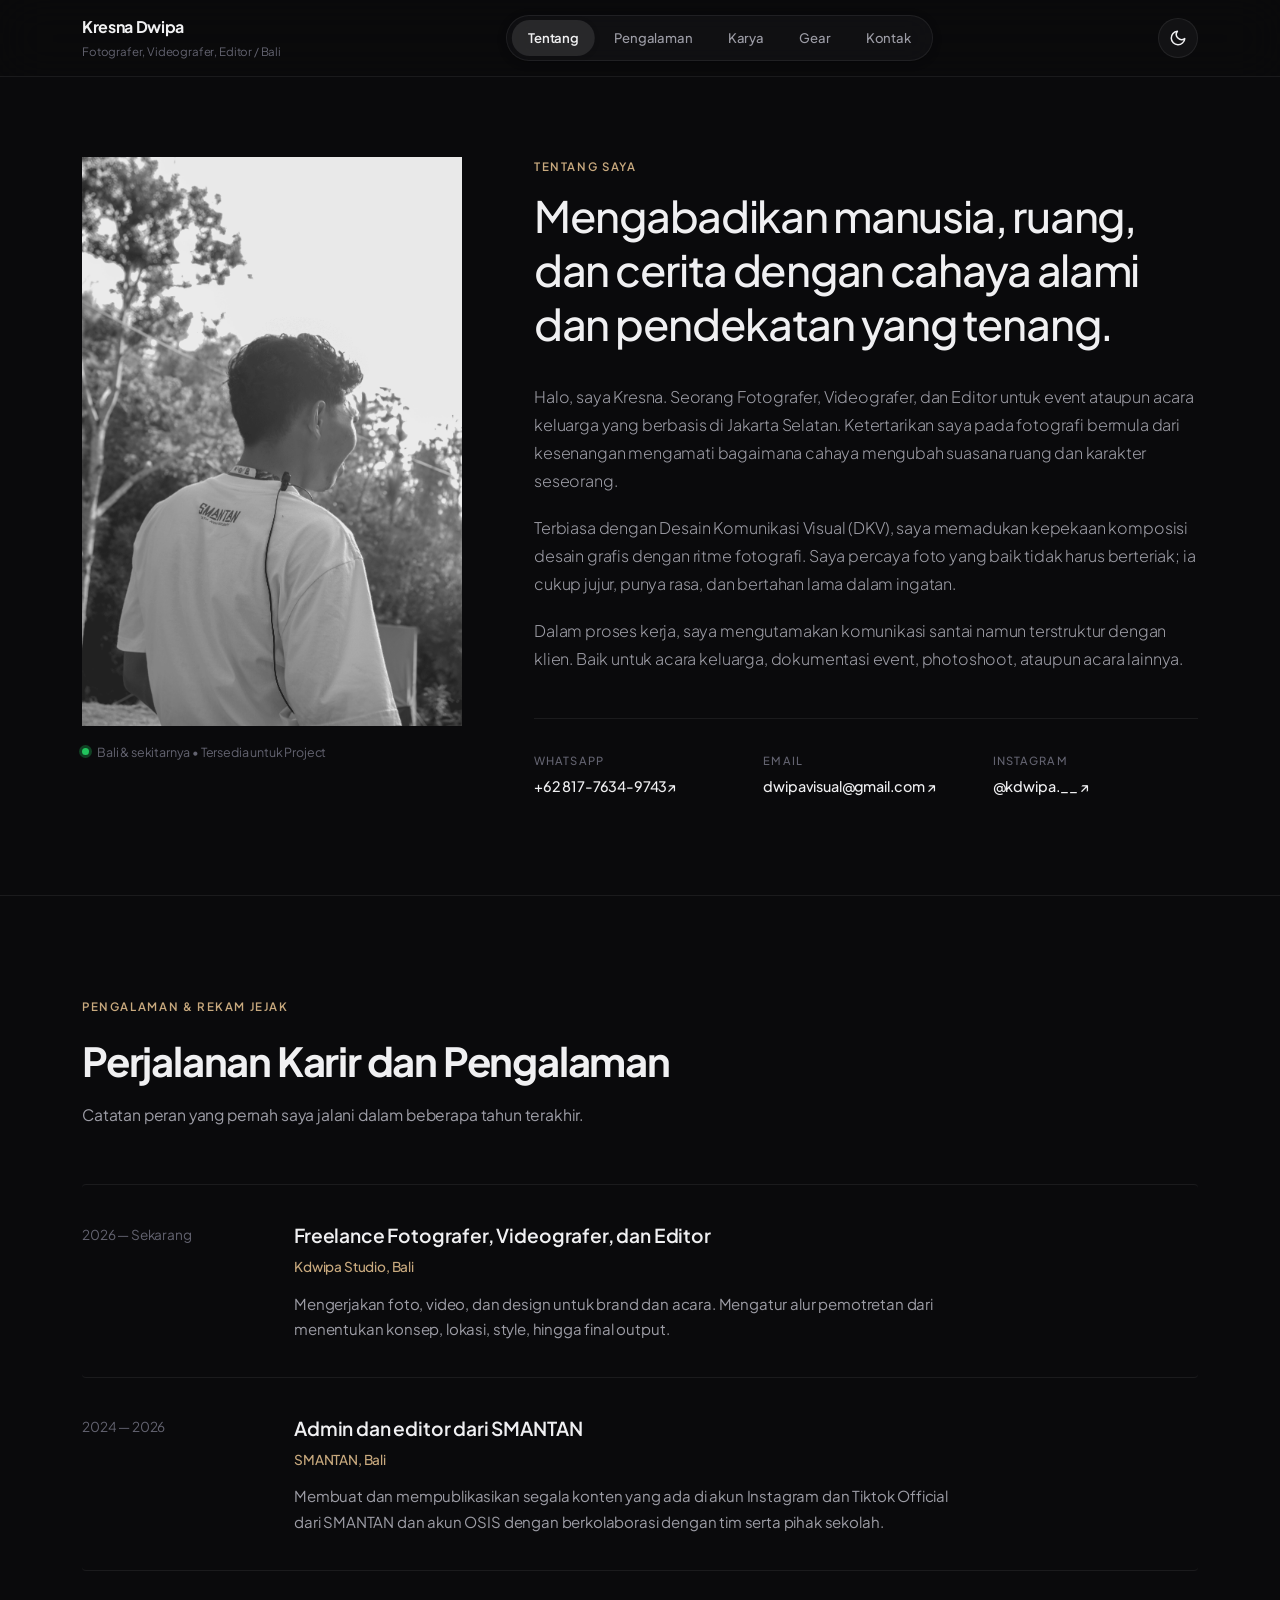
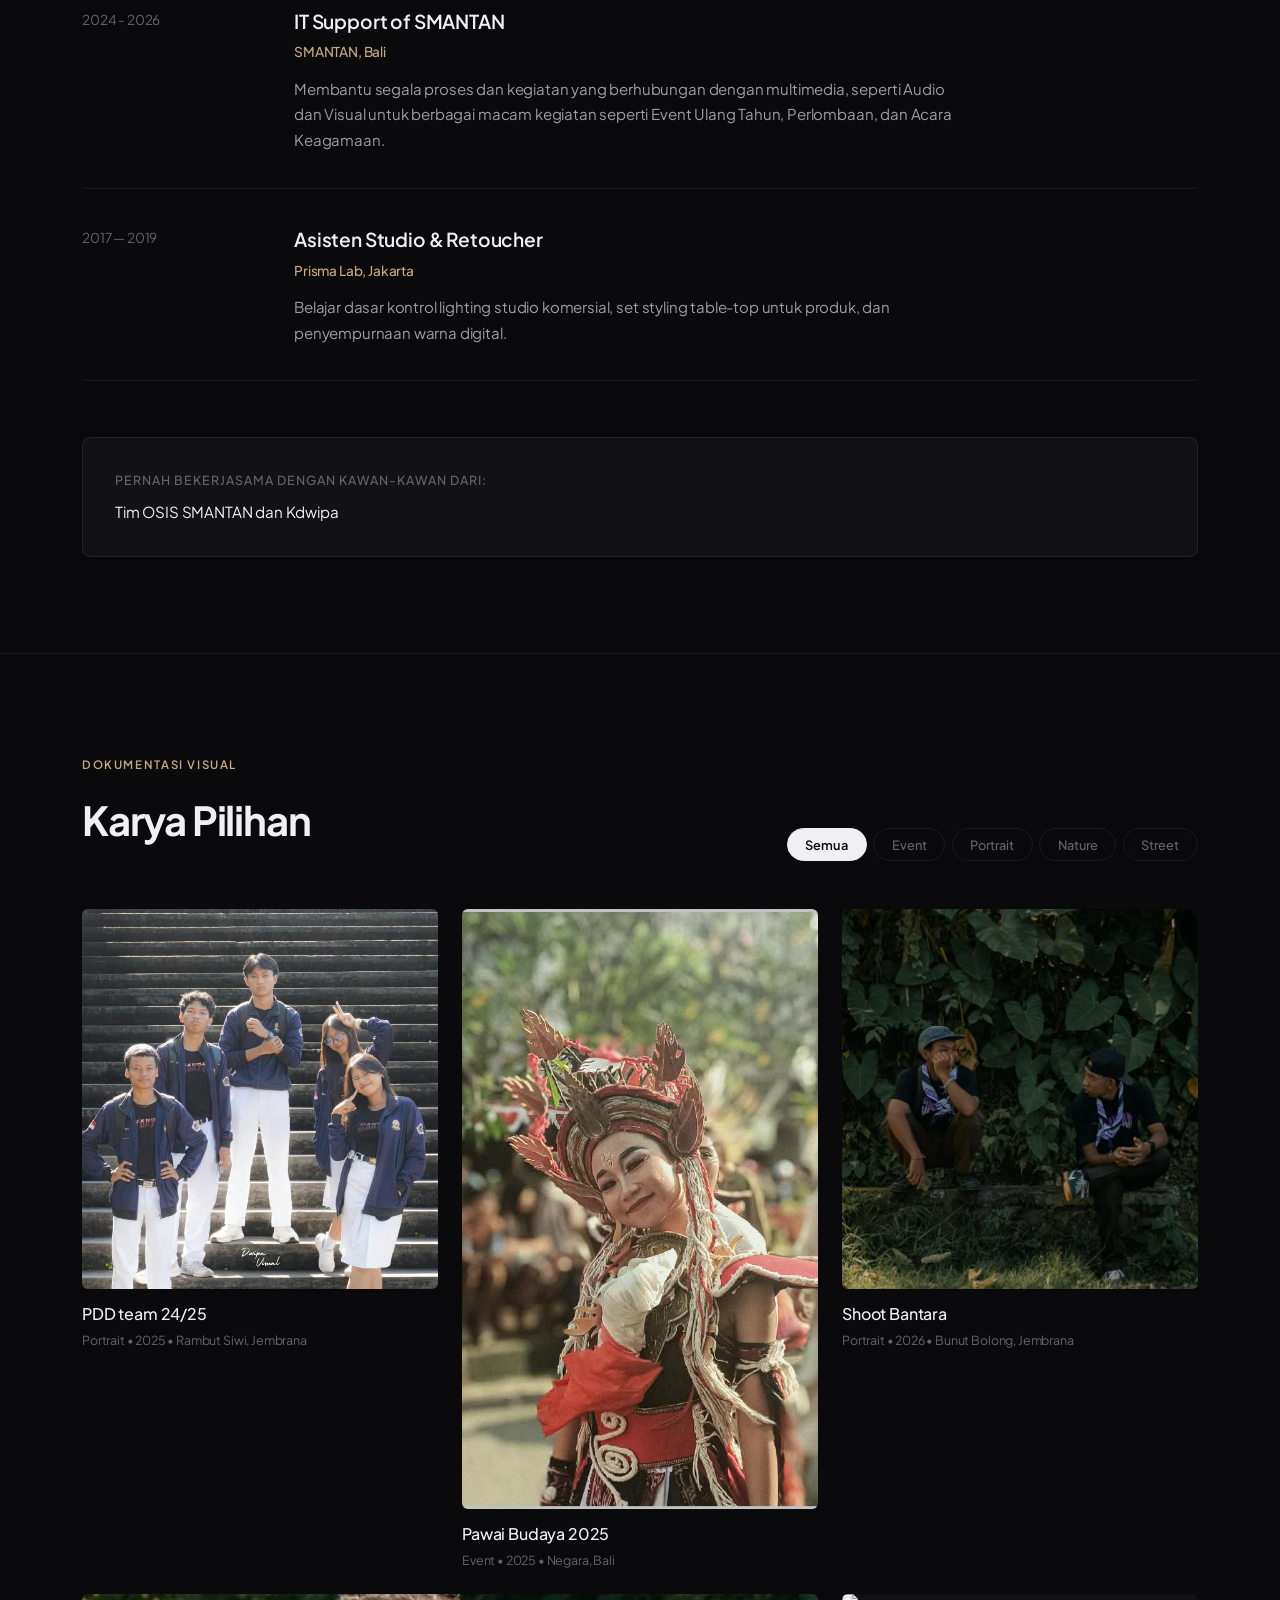
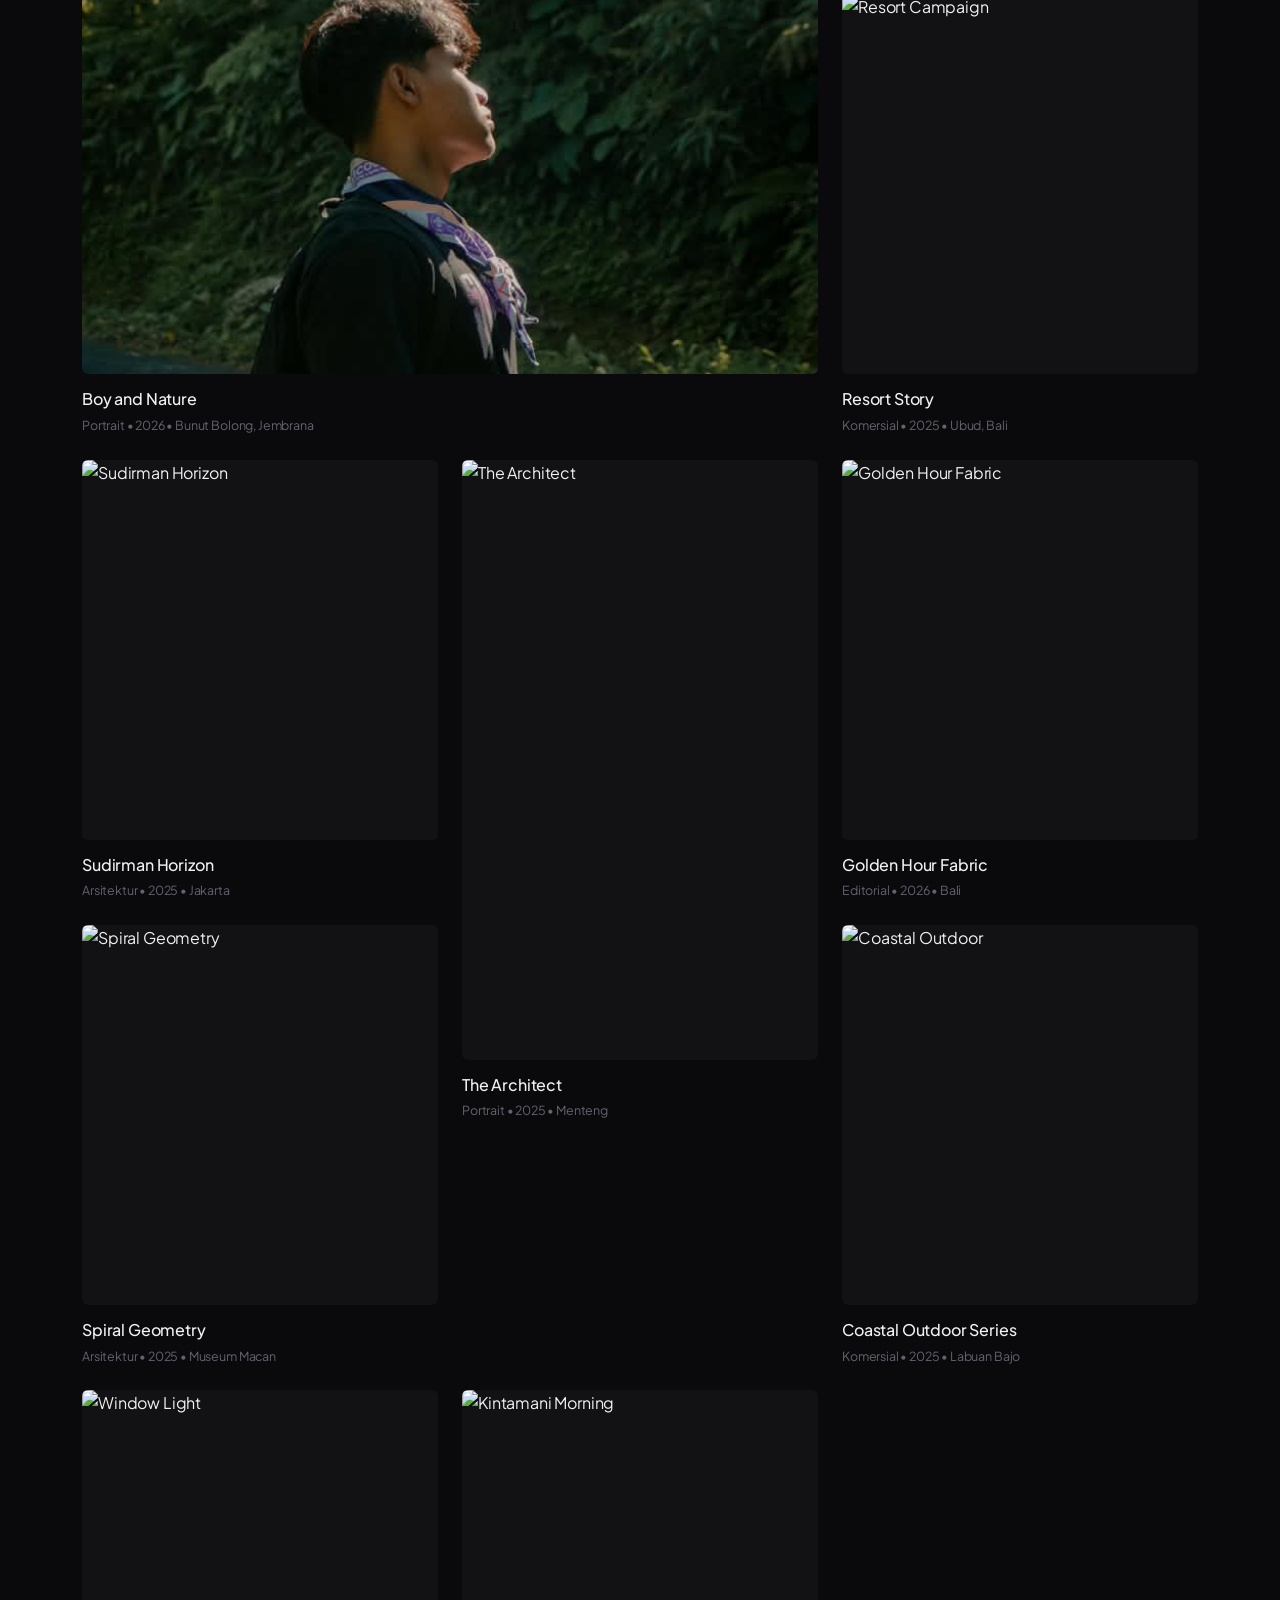
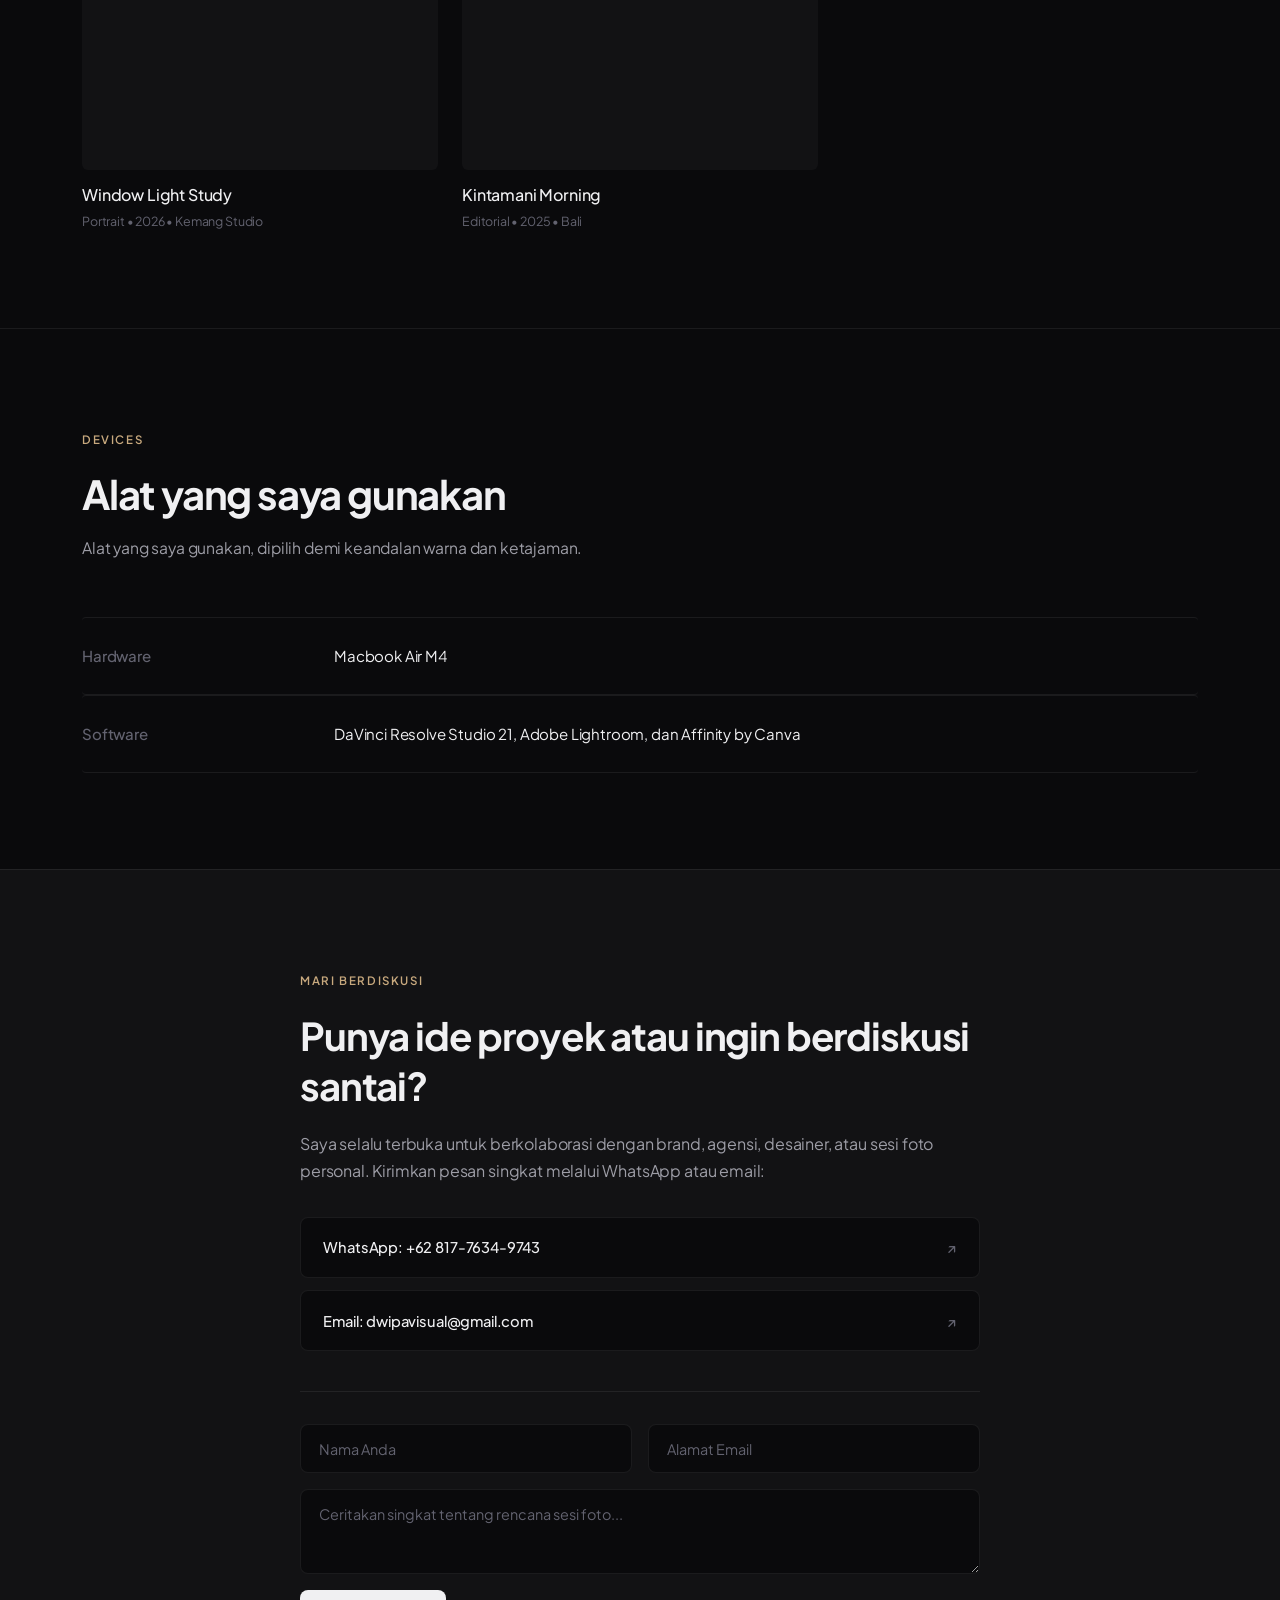
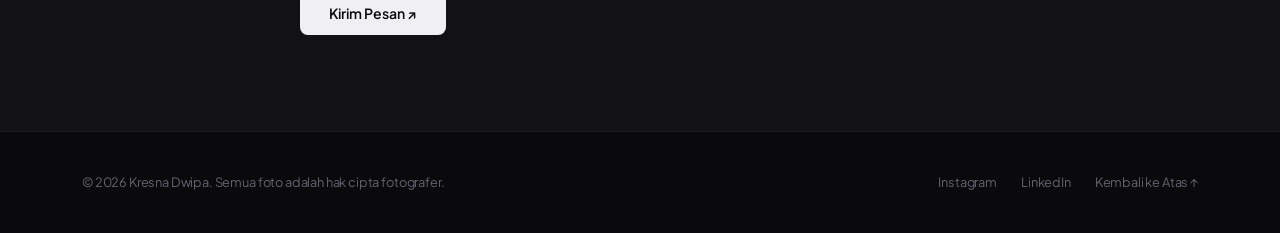
==== index.html @ 051c92f9 "kdwipa" ====
<!DOCTYPE html>
<html lang="id" data-theme="dark">

<head>
  <meta charset="UTF-8">
  <meta name="viewport" content="width=device-width, initial-scale=1.0">
  <title>Kresna Dwipa — Fotografer</title>
  <meta name="description" content="Portofolio Kresna Dwipa. Fotografer, Videografer, dan Editor.">
  <meta name="author" content="Kresna Dwipa">

  <!-- Google Fonts: Plus Jakarta Sans -->
  <link rel="preconnect" href="https://fonts.googleapis.com">
  <link rel="preconnect" href="https://fonts.gstatic.com" crossorigin>
  <link href="https://fonts.googleapis.com/css2?family=Plus+Jakarta+Sans:wght@300;400;500;600;700&display=swap"
    rel="stylesheet">

  <link rel="stylesheet" href="style.css">
</head>

<body>

  <!-- Floating Header -->
  <header class="header" id="header">
    <div class="container header-inner">
      <a href="#about" class="logo">
        <span class="logo-name">Kresna Dwipa</span>
        <span class="logo-desc">Fotografer, Videografer, Editor / Bali</span>
      </a>

      <!-- Floating Pill Nav -->
      <div class="nav-wrapper">
        <nav class="nav" id="mainNav">
          <div class="nav-indicator" id="navIndicator"></div>
          <a href="#about" class="nav-link active" data-target="about">Tentang</a>
          <a href="#experience" class="nav-link" data-target="experience">Pengalaman</a>
          <a href="#works" class="nav-link" data-target="works">Karya</a>
          <a href="#gear" class="nav-link" data-target="gear">Gear</a>
          <a href="#contact" class="nav-link" data-target="contact">Kontak</a>
        </nav>
      </div>

      <!-- Header Actions -->
      <div class="header-actions">
        <!-- Theme Toggle -->
        <button class="theme-toggle" id="themeToggle" aria-label="Ganti tema">
          <svg class="theme-icon icon-sun" viewBox="0 0 24 24" fill="none" stroke="currentColor" stroke-width="2"
            stroke-linecap="round" stroke-linejoin="round">
            <circle cx="12" cy="12" r="5"></circle>
            <line x1="12" y1="1" x2="12" y2="3"></line>
            <line x1="12" y1="21" x2="12" y2="23"></line>
            <line x1="4.22" y1="4.22" x2="5.64" y2="5.64"></line>
            <line x1="18.36" y1="18.36" x2="19.78" y2="19.78"></line>
            <line x1="1" y1="12" x2="3" y2="12"></line>
            <line x1="21" y1="12" x2="23" y2="12"></line>
            <line x1="4.22" y1="19.78" x2="5.64" y2="18.36"></line>
            <line x1="18.36" y1="5.64" x2="19.78" y2="4.22"></line>
          </svg>
          <svg class="theme-icon icon-moon" viewBox="0 0 24 24" fill="none" stroke="currentColor" stroke-width="2"
            stroke-linecap="round" stroke-linejoin="round">
            <path d="M21 12.79A9 9 0 1 1 11.21 3 7 7 0 0 0 21 12.79z"></path>
          </svg>
        </button>

        <!-- Mobile Menu -->
        <button class="mobile-toggle" id="mobileToggle" aria-label="Menu">
          <span class="bar"></span>
          <span class="bar"></span>
        </button>
      </div>
    </div>
  </header>

  <!-- Mobile Drawer -->
  <div class="mobile-drawer" id="mobileDrawer">
    <div class="mobile-drawer-inner">
      <nav class="mobile-nav">
        <a href="#about" class="mobile-link">Tentang</a>
        <a href="#experience" class="mobile-link">Pengalaman</a>
        <a href="#works" class="mobile-link">Karya</a>
        <a href="#contact" class="mobile-link">Kontak</a>
      </nav>
      <p class="mobile-footer-text">Kresna Dwipa • Bali, Indonesia</p>
    </div>
  </div>

  <main>
    <!-- TENTANG SAYA -->
    <section class="section about-section reveal" id="about">
      <div class="container">
        <div class="about-grid">

          <div class="about-image-wrap reveal-child">
            <img src="asset/this me.png" alt="kdwipa picture" loading="eager">
            <div class="location-pill">
              <span class="dot-pulse"></span>
              Bali & sekitarnya • Tersedia untuk Project
            </div>
          </div>

          <div class="about-text-wrap reveal-child" style="--delay: 0.15s">
            <span class="section-label">Tentang Saya</span>
            <h1 class="about-heading">
              Mengabadikan manusia, ruang, dan cerita dengan cahaya alami dan pendekatan yang tenang.
            </h1>

            <div class="about-paragraphs">
              <p>
                Halo, saya Kresna. Seorang Fotografer, Videografer, dan Editor untuk event ataupun acara keluarga yang
                berbasis di Jakarta Selatan.
                Ketertarikan saya pada fotografi bermula dari kesenangan mengamati bagaimana cahaya mengubah suasana
                ruang dan karakter seseorang.
              </p>
              <p>
                Terbiasa dengan Desain Komunikasi Visual (DKV), saya memadukan kepekaan komposisi desain grafis dengan
                ritme fotografi. Saya percaya foto yang baik tidak harus berteriak; ia cukup jujur, punya rasa, dan
                bertahan lama dalam ingatan.
              </p>
              <p>
                Dalam proses kerja, saya mengutamakan komunikasi santai namun terstruktur dengan klien. Baik untuk
                acara keluarga, dokumentasi event, photoshoot, ataupun acara lainnya.
              </p>
            </div>

            <!-- Quick Contact -->
            <div class="quick-contact-strip">
              <div class="contact-entry">
                <span class="entry-label">WhatsApp</span>
                <a href="https://wa.me/6281776349743?text=Halo%20Kresna,%20saya%20ingin%20berdiskusi%20tentang%20sebuah%20project"
                  target="_blank" rel="noopener" class="entry-val link">
                  +62 817-7634-9743↗
                </a>
              </div>
              <div class="contact-entry">
                <span class="entry-label">Email</span>
                <a href="mailto:dwipavisual@gmail.com" class="entry-val link">
                  dwipavisual@gmail.com ↗
                </a>
              </div>
              <div class="contact-entry">
                <span class="entry-label">Instagram</span>
                <a href="https://www.instagram.com/kdwipa.__/" target="_blank" rel="noopener" class="entry-val link">
                  @kdwipa.__ ↗
                </a>
              </div>
            </div>
          </div>
        </div>
      </div>
    </section>

    <!-- PENGALAMAN -->
    <section class="section experience-section reveal" id="experience">
      <div class="container">
        <div class="section-head">
          <span class="section-label">Pengalaman & Rekam Jejak</span>
          <h2 class="section-title">Perjalanan Karir dan Pengalaman</h2>
          <p class="section-subtitle">
            Catatan peran yang pernah saya jalani dalam beberapa tahun terakhir.
          </p>
        </div>

        <div class="experience-list">

          <div class="experience-row reveal-child">
            <div class="exp-year">2026 — Sekarang</div>
            <div class="exp-content">
              <h3 class="exp-title">Freelance Fotografer, Videografer, dan Editor</h3>
              <p class="exp-place">Kdwipa Studio, Bali</p>
              <p class="exp-desc">
                Mengerjakan foto, video, dan design untuk brand dan acara. Mengatur alur pemotretan
                dari menentukan konsep, lokasi, style, hingga final output.
              </p>
            </div>
          </div>

          <div class="experience-row reveal-child" style="--delay: 0.08s">
            <div class="exp-year">2024 — 2026</div>
            <div class="exp-content">
              <h3 class="exp-title">Admin dan editor dari SMANTAN</h3>
              <p class="exp-place">SMANTAN, Bali</p>
              <p class="exp-desc">
                Membuat dan mempublikasikan segala konten yang ada di akun Instagram dan Tiktok Official dari SMANTAN
                dan akun OSIS
                dengan berkolaborasi dengan tim serta pihak sekolah.
              </p>
            </div>
          </div>

          <div class="experience-row reveal-child" style="--delay: 0.16s">
            <div class="exp-year">2024 - 2026</div>
            <div class="exp-content">
              <h3 class="exp-title">IT Support of SMANTAN</h3>
              <p class="exp-place">SMANTAN, Bali</p>
              <p class="exp-desc">
                Membantu segala proses dan kegiatan yang berhubungan dengan multimedia, seperti Audio dan Visual untuk
                berbagai macam kegiatan
                seperti Event Ulang Tahun, Perlombaan, dan Acara Keagamaan.
              </p>
            </div>
          </div>

          <div class="experience-row reveal-child" style="--delay: 0.24s">
            <div class="exp-year">2017 — 2019</div>
            <div class="exp-content">
              <h3 class="exp-title">Asisten Studio & Retoucher</h3>
              <p class="exp-place">Prisma Lab, Jakarta</p>
              <p class="exp-desc">
                Belajar dasar kontrol lighting studio komersial, set styling table-top untuk produk, dan penyempurnaan
                warna digital.
              </p>
            </div>
          </div>

        </div>

        <!-- Klien -->
        <div class="clients-section reveal-child" style="--delay: 0.1s">
          <span class="clients-label">Pernah bekerjasama dengan kawan-kawan dari:</span>
          <p class="clients-list">
            Tim OSIS SMANTAN dan Kdwipa
          </p>
        </div>
      </div>
    </section>

    <!-- KARYA FOTO -->
    <section class="section works-section reveal" id="works">
      <div class="container">
        <div class="works-header">
          <div>
            <span class="section-label">Dokumentasi Visual</span>
            <h2 class="section-title">Karya Pilihan</h2>
          </div>

          <!-- Filter -->
          <div class="filter-bar" id="filterBar">
            <button class="filter-btn active" data-filter="all">Semua</button>
            <button class="filter-btn" data-filter="event">Event</button>
            <button class="filter-btn" data-filter="portrait">Portrait</button>
            <button class="filter-btn" data-filter="nature">Nature</button>
            <button class="filter-btn" data-filter="street">Street</button>
          </div>
        </div>

        <!-- Photo Grid -->
        <div class="works-grid" id="worksGrid">

          <article class="work-item" data-category="portrait" data-id="1">
            <div class="work-img-box">
              <img src="asset/karya/portrait-1.jpeg" alt="portrait" loading="lazy">
              <div class="work-overlay">
                <span class="overlay-label">Lihat</span>
              </div>
            </div>
            <div class="work-caption">
              <div class="work-title">PDD team 24/25 </div>
              <div class="work-meta">Portrait • 2025 • Rambut Siwi, Jembrana</div>
            </div>
          </article>

          <article class="work-item work-tall" data-category="event" data-id="2">
            <div class="work-img-box">
              <img src="asset/karya/event-1.jpeg" alt="event-1" loading="lazy">
              <div class="work-overlay">
                <span class="overlay-label">Lihat</span>
              </div>
            </div>
            <div class="work-caption">
              <div class="work-title">Pawai Budaya 2025</div>
              <div class="work-meta">Event • 2025 • Negara, Bali</div>
            </div>
          </article>

          <article class="work-item" data-category="portrait" data-id="3">
            <div class="work-img-box">
              <img src="asset/karya/portrait-2.jpeg" alt="Portrait 2" loading="lazy">
              <div class="work-overlay">
                <span class="overlay-label">Lihat</span>
              </div>
            </div>
            <div class="work-caption">
              <div class="work-title">Shoot Bantara</div>
              <div class="work-meta">Portrait • 2026 • Bunut Bolong, Jembrana</div>
            </div>
          </article>

          <article class="work-item work-wide" data-category="portrait" data-id="4">
            <div class="work-img-box">
              <img src="asset/karya/portrait-3.jpeg" alt="Portrait 3" loading="lazy">
              <div class="work-overlay">
                <span class="overlay-label">Lihat</span>
              </div>
            </div>
            <div class="work-caption">
              <div class="work-title">Boy and Nature</div>
              <div class="work-meta">Portrait • 2026 • Bunut Bolong, Jembrana</div>
            </div>
          </article>

          <article class="work-item" data-category="commercial" data-id="5">
            <div class="work-img-box">
              <img src="https://images.unsplash.com/photo-1506744038136-46273834b3fb?auto=format&fit=crop&w=1200&q=85"
                alt="Resort Campaign" loading="lazy">
              <div class="work-overlay">
                <span class="overlay-label">Lihat</span>
              </div>
            </div>
            <div class="work-caption">
              <div class="work-title">Resort Story</div>
              <div class="work-meta">Komersial • 2025 • Ubud, Bali</div>
            </div>
          </article>

          <article class="work-item" data-category="architecture" data-id="6">
            <div class="work-img-box">
              <img src="https://images.unsplash.com/photo-1486406146926-c627a92ad1ab?auto=format&fit=crop&w=1200&q=85"
                alt="Sudirman Horizon" loading="lazy">
              <div class="work-overlay">
                <span class="overlay-label">Lihat</span>
              </div>
            </div>
            <div class="work-caption">
              <div class="work-title">Sudirman Horizon</div>
              <div class="work-meta">Arsitektur • 2025 • Jakarta</div>
            </div>
          </article>

          <article class="work-item work-tall" data-category="portrait" data-id="7">
            <div class="work-img-box">
              <img src="https://images.unsplash.com/photo-1500648767791-00dcc994a43e?auto=format&fit=crop&w=1200&q=85"
                alt="The Architect" loading="lazy">
              <div class="work-overlay">
                <span class="overlay-label">Lihat</span>
              </div>
            </div>
            <div class="work-caption">
              <div class="work-title">The Architect</div>
              <div class="work-meta">Portrait • 2025 • Menteng</div>
            </div>
          </article>

          <article class="work-item" data-category="editorial" data-id="8">
            <div class="work-img-box">
              <img src="https://images.unsplash.com/photo-1490481651871-ab68de25d43d?auto=format&fit=crop&w=1200&q=85"
                alt="Golden Hour Fabric" loading="lazy">
              <div class="work-overlay">
                <span class="overlay-label">Lihat</span>
              </div>
            </div>
            <div class="work-caption">
              <div class="work-title">Golden Hour Fabric</div>
              <div class="work-meta">Editorial • 2026 • Bali</div>
            </div>
          </article>

          <article class="work-item" data-category="architecture" data-id="9">
            <div class="work-img-box">
              <img src="https://images.unsplash.com/photo-1487958449943-2429e8be8625?auto=format&fit=crop&w=1200&q=85"
                alt="Spiral Geometry" loading="lazy">
              <div class="work-overlay">
                <span class="overlay-label">Lihat</span>
              </div>
            </div>
            <div class="work-caption">
              <div class="work-title">Spiral Geometry</div>
              <div class="work-meta">Arsitektur • 2025 • Museum Macan</div>
            </div>
          </article>

          <article class="work-item" data-category="commercial" data-id="10">
            <div class="work-img-box">
              <img src="https://images.unsplash.com/photo-1507525428034-b723cf961d3e?auto=format&fit=crop&w=1200&q=85"
                alt="Coastal Outdoor" loading="lazy">
              <div class="work-overlay">
                <span class="overlay-label">Lihat</span>
              </div>
            </div>
            <div class="work-caption">
              <div class="work-title">Coastal Outdoor Series</div>
              <div class="work-meta">Komersial • 2025 • Labuan Bajo</div>
            </div>
          </article>

          <article class="work-item" data-category="portrait" data-id="11">
            <div class="work-img-box">
              <img src="https://images.unsplash.com/photo-1544005313-94ddf0286df2?auto=format&fit=crop&w=1200&q=85"
                alt="Window Light" loading="lazy">
              <div class="work-overlay">
                <span class="overlay-label">Lihat</span>
              </div>
            </div>
            <div class="work-caption">
              <div class="work-title">Window Light Study</div>
              <div class="work-meta">Portrait • 2026 • Kemang Studio</div>
            </div>
          </article>

          <article class="work-item" data-category="editorial" data-id="12">
            <div class="work-img-box">
              <img src="https://images.unsplash.com/photo-1470071459604-3b5ec3a7fe05?auto=format&fit=crop&w=1200&q=85"
                alt="Kintamani Morning" loading="lazy">
              <div class="work-overlay">
                <span class="overlay-label">Lihat</span>
              </div>
            </div>
            <div class="work-caption">
              <div class="work-title">Kintamani Morning</div>
              <div class="work-meta">Editorial • 2025 • Bali</div>
            </div>
          </article>

        </div>
      </div>
    </section>

    <!-- GEAR -->
    <section class="section gear-section reveal" id="gear">
      <div class="container">
        <div class="section-head">
          <span class="section-label">Devices</span>
          <h2 class="section-title">Alat yang saya gunakan</h2>
          <p class="section-subtitle">
            Alat yang saya gunakan, dipilih demi keandalan warna dan ketajaman.
          </p>
        </div>

        <div class="gear-list">
          <div class="gear-row reveal-child" style="--delay: 0.18s">
            <div class="gear-cat">Hardware</div>
            <div class="gear-items">Macbook Air M4
            </div>
          </div>
        </div>

        <div class="gear-list">
          <div class="gear-row reveal-child" style="--delay: 0.18s">
            <div class="gear-cat">Software</div>
            <div class="gear-items">DaVinci Resolve Studio 21, Adobe Lightroom, dan Affinity by Canva
            </div>
          </div>
        </div>
      </div>
    </section>

    <!-- KONTAK -->
    <section class="section contact-section reveal" id="contact">
      <div class="container">
        <div class="contact-box">
          <span class="section-label">Mari Berdiskusi</span>
          <h2 class="contact-title">Punya ide proyek atau ingin berdiskusi santai?</h2>
          <p class="contact-desc">
            Saya selalu terbuka untuk berkolaborasi dengan brand, agensi, desainer, atau sesi foto personal. Kirimkan
            pesan singkat melalui WhatsApp atau email:
          </p>

          <div class="contact-links-grid">
            <a href="https://wa.me/6281776349743?text=Halo%20Kresna,%20saya%20tertarik%20untuk%20diskusi%20project%20foto"
              target="_blank" rel="noopener" class="contact-btn">
              <span>WhatsApp: +62 817-7634-9743</span>
              <span class="arrow">↗</span>
            </a>
            <a href="mailto:dwipavisual@gmail.com" class="contact-btn">
              <span>Email: dwipavisual@gmail.com</span>
              <span class="arrow">↗</span>
            </a>
          </div>

          <!-- Form -->
          <div class="form-wrapper">
            <form id="contactForm" class="simple-form" novalidate>
              <div class="input-row">
                <input type="text" id="senderName" placeholder="Nama Anda" required>
                <input type="email" id="senderEmail" placeholder="Alamat Email" required>
              </div>
              <textarea id="senderMessage" rows="3" placeholder="Ceritakan singkat tentang rencana sesi foto..."
                required></textarea>
              <button type="submit" class="submit-btn" id="submitBtn">Kirim Pesan ↗</button>
            </form>
          </div>
        </div>
      </div>
    </section>
  </main>

  <!-- LIGHTBOX -->
  <div class="lightbox" id="lightbox" aria-hidden="true">
    <div class="lightbox-overlay" id="lightboxOverlay"></div>
    <div class="lightbox-content">
      <button class="lightbox-close" id="lightboxClose" aria-label="Tutup">✕</button>
      <img src="" alt="" class="lightbox-img" id="lightboxImg">
      <div class="lightbox-caption">
        <h3 id="lightboxTitle"></h3>
        <p id="lightboxMeta"></p>
      </div>
    </div>
  </div>

  <!-- TOAST -->
  <div class="toast" id="toast">Pesan berhasil dikirim.</div>

  <!-- FOOTER -->
  <footer class="footer">
    <div class="container footer-inner">
      <p>© 2026 Kresna Dwipa. Semua foto adalah hak cipta fotografer.</p>
      <div class="footer-links">
        <a href="https://www.instagram.com/kdwipa.__/" target="_blank" rel="noopener">Instagram</a>
        <a href="https://linkedin.com" target="_blank" rel="noopener">LinkedIn</a>
        <a href="#about">Kembali ke Atas ↑</a>
      </div>
    </div>
  </footer>

  <script src="app.js"></script>
</body>

</html>
---- style.css ----
/* ==========================================================================
   KRESNA DWIPA — PORTFOLIO
   Clean editorial aesthetic with subtle animations
   Dark / Light theme • Floating dock nav • Scroll reveals
   ========================================================================== */

/* --- Design Tokens --- */
:root,
[data-theme="dark"] {
  --bg: #0a0a0c;
  --bg-surface: #121214;
  --bg-subtle: #1a1a1f;
  --bg-elevated: #202026;

  --header-bg: rgba(10, 10, 12, 0.8);
  --dock-bg: rgba(20, 20, 24, 0.65);
  --indicator-bg: rgba(255, 255, 255, 0.1);

  --border: rgba(255, 255, 255, 0.07);
  --border-hover: rgba(255, 255, 255, 0.18);

  --text-main: #f0f0f2;
  --text-body: #9d9da6;
  --text-muted: #636370;

  --accent: #c8a97e;
  --accent-glow: rgba(200, 169, 126, 0.15);

  --shadow-sm: 0 2px 8px rgba(0, 0, 0, 0.25);
  --shadow-md: 0 8px 30px rgba(0, 0, 0, 0.4);
  --shadow-lg: 0 20px 60px rgba(0, 0, 0, 0.5);
}

[data-theme="light"] {
  --bg: #f8f8fa;
  --bg-surface: #ffffff;
  --bg-subtle: #f0f0f3;
  --bg-elevated: #e8e8ec;

  --header-bg: rgba(248, 248, 250, 0.85);
  --dock-bg: rgba(235, 235, 240, 0.7);
  --indicator-bg: #ffffff;

  --border: rgba(0, 0, 0, 0.07);
  --border-hover: rgba(0, 0, 0, 0.18);

  --text-main: #111115;
  --text-body: #55555e;
  --text-muted: #8a8a95;

  --accent: #8b6f47;
  --accent-glow: rgba(139, 111, 71, 0.1);

  --shadow-sm: 0 2px 8px rgba(0, 0, 0, 0.06);
  --shadow-md: 0 8px 30px rgba(0, 0, 0, 0.08);
  --shadow-lg: 0 20px 60px rgba(0, 0, 0, 0.1);
}

:root {
  --font-sans: 'Plus Jakarta Sans', -apple-system, BlinkMacSystemFont, 'Segoe UI', Roboto, sans-serif;
  --max-w: 1180px;
  --ease-out: cubic-bezier(0.16, 1, 0.3, 1);
  --ease-spring: cubic-bezier(0.2, 0.8, 0.2, 1);
}

/* --- Global Reset --- */
*,
*::before,
*::after {
  box-sizing: border-box;
  margin: 0;
  padding: 0;
}

html {
  scroll-behavior: smooth;
  font-size: 16px;
  background-color: var(--bg);
  color: var(--text-main);
  -webkit-font-smoothing: antialiased;
  -moz-osx-font-smoothing: grayscale;
}

body {
  font-family: var(--font-sans);
  background-color: var(--bg);
  color: var(--text-main);
  line-height: 1.65;
  letter-spacing: -0.01em;
  overflow-x: hidden;
  transition: background-color 0.4s var(--ease-out), color 0.4s var(--ease-out);
}

.container {
  width: 100%;
  max-width: var(--max-w);
  margin: 0 auto;
  padding: 0 2rem;
}

a {
  color: inherit;
  text-decoration: none;
  transition: color 0.2s ease;
}

img {
  max-width: 100%;
  height: auto;
  display: block;
}

/* ==========================================================================
   FLOATING NAVIGATION
   ========================================================================== */
.header {
  position: sticky;
  top: 0;
  background: var(--header-bg);
  backdrop-filter: blur(24px) saturate(1.2);
  -webkit-backdrop-filter: blur(24px) saturate(1.2);
  border-bottom: 1px solid var(--border);
  z-index: 100;
  padding: 0.9rem 0;
  transition: background-color 0.4s var(--ease-out),
    border-color 0.4s var(--ease-out),
    padding 0.3s ease,
    box-shadow 0.3s ease;
}

.header.scrolled {
  padding: 0.65rem 0;
  box-shadow: var(--shadow-sm);
}

.header-inner {
  display: flex;
  justify-content: space-between;
  align-items: center;
}

/* Logo */
.logo {
  display: flex;
  flex-direction: column;
  gap: 0.1rem;
}

.logo-name {
  font-size: 1rem;
  font-weight: 700;
  color: var(--text-main);
  letter-spacing: -0.02em;
  transition: color 0.3s ease;
}

.logo-desc {
  font-size: 0.72rem;
  color: var(--text-muted);
  font-weight: 400;
  transition: color 0.3s ease;
}

/* Floating Pill Dock Nav */
.nav-wrapper {
  position: relative;
}

.nav {
  position: relative;
  display: flex;
  align-items: center;
  gap: 0.2rem;
  background: var(--dock-bg);
  padding: 0.3rem;
  border-radius: 40px;
  border: 1px solid var(--border);
  backdrop-filter: blur(14px);
  -webkit-backdrop-filter: blur(14px);
  box-shadow: var(--shadow-sm);
  transition: background-color 0.4s var(--ease-out),
    border-color 0.4s var(--ease-out);
}

/* Sliding pill indicator */
.nav-indicator {
  position: absolute;
  top: 4px;
  left: 4px;
  height: calc(100% - 8px);
  width: 0;
  background: var(--indicator-bg);
  border-radius: 30px;
  box-shadow: 0 1px 6px rgba(0, 0, 0, 0.08);
  transition: transform 0.35s var(--ease-spring),
    width 0.35s var(--ease-spring),
    opacity 0.2s ease;
  pointer-events: none;
  z-index: 1;
}

.nav-link {
  position: relative;
  z-index: 2;
  font-size: 0.82rem;
  font-weight: 500;
  color: var(--text-body);
  padding: 0.42rem 1rem;
  border-radius: 30px;
  transition: color 0.25s ease;
  white-space: nowrap;
}

.nav-link:hover {
  color: var(--text-main);
}

.nav-link.active {
  color: var(--text-main);
  font-weight: 600;
}

/* Header Actions */
.header-actions {
  display: flex;
  align-items: center;
  gap: 0.75rem;
}

/* Theme Toggle */
.theme-toggle {
  position: relative;
  width: 40px;
  height: 40px;
  display: flex;
  align-items: center;
  justify-content: center;
  background: var(--bg-surface);
  border: 1px solid var(--border);
  border-radius: 50%;
  cursor: pointer;
  transition: all 0.25s ease;
  outline: none;
}

.theme-toggle:hover {
  border-color: var(--border-hover);
  background: var(--bg-subtle);
  transform: scale(1.08);
}

.theme-icon {
  width: 18px;
  height: 18px;
  stroke: var(--text-main);
  position: absolute;
  transition: transform 0.5s var(--ease-spring), opacity 0.3s ease;
}

[data-theme="dark"] .icon-sun {
  opacity: 0;
  transform: scale(0.5) rotate(-90deg);
}

[data-theme="dark"] .icon-moon {
  opacity: 1;
  transform: scale(1) rotate(0deg);
}

[data-theme="light"] .icon-sun {
  opacity: 1;
  transform: scale(1) rotate(0deg);
}

[data-theme="light"] .icon-moon {
  opacity: 0;
  transform: scale(0.5) rotate(90deg);
}

/* Mobile Toggle */
.mobile-toggle {
  display: none;
  background: var(--bg-surface);
  border: 1px solid var(--border);
  border-radius: 10px;
  padding: 0.55rem;
  cursor: pointer;
  flex-direction: column;
  gap: 5px;
  outline: none;
  transition: all 0.25s ease;
}

.mobile-toggle:hover {
  border-color: var(--border-hover);
}

.mobile-toggle .bar {
  display: block;
  width: 18px;
  height: 2px;
  background: var(--text-main);
  border-radius: 2px;
  transition: transform 0.3s var(--ease-spring), opacity 0.2s ease;
  transform-origin: center;
}

.mobile-toggle.open .bar:nth-child(1) {
  transform: translateY(3.5px) rotate(45deg);
}

.mobile-toggle.open .bar:nth-child(2) {
  transform: translateY(-3.5px) rotate(-45deg);
}

/* Mobile Drawer */
.mobile-drawer {
  position: fixed;
  top: 0;
  left: 0;
  width: 100vw;
  height: 100vh;
  background: var(--header-bg);
  backdrop-filter: blur(30px) saturate(1.4);
  -webkit-backdrop-filter: blur(30px) saturate(1.4);
  z-index: 95;
  display: flex;
  align-items: center;
  justify-content: center;
  opacity: 0;
  visibility: hidden;
  transition: opacity 0.35s ease, visibility 0.35s ease;
}

.mobile-drawer.open {
  opacity: 1;
  visibility: visible;
}

.mobile-drawer-inner {
  text-align: center;
  padding: 2rem;
}

.mobile-nav {
  display: flex;
  flex-direction: column;
  gap: 1.8rem;
  margin-bottom: 3rem;
}

.mobile-link {
  font-size: 1.6rem;
  font-weight: 600;
  color: var(--text-main);
  transition: opacity 0.2s ease;
}

.mobile-link:hover {
  opacity: 0.6;
}

.mobile-footer-text {
  font-size: 0.82rem;
  color: var(--text-muted);
}

/* ==========================================================================
   SCROLL REVEAL ANIMATIONS
   ========================================================================== */
.reveal {
  opacity: 0;
  transform: translateY(40px);
  transition: opacity 0.8s var(--ease-out), transform 0.8s var(--ease-out);
}

.reveal.visible {
  opacity: 1;
  transform: translateY(0);
}

.reveal-child {
  opacity: 0;
  transform: translateY(24px);
  transition: opacity 0.6s var(--ease-out) var(--delay, 0s),
    transform 0.6s var(--ease-out) var(--delay, 0s);
}

.reveal.visible .reveal-child {
  opacity: 1;
  transform: translateY(0);
}

/* ==========================================================================
   SECTION SHARED STYLES
   ========================================================================== */
.section {
  padding: 6rem 0;
}

.section-label {
  display: inline-block;
  font-size: 0.72rem;
  text-transform: uppercase;
  letter-spacing: 0.14em;
  color: var(--accent);
  margin-bottom: 0.8rem;
  font-weight: 600;
  transition: color 0.3s ease;
}

.section-title {
  font-size: clamp(1.8rem, 3.2vw, 2.5rem);
  font-weight: 700;
  letter-spacing: -0.03em;
  color: var(--text-main);
  margin-bottom: 0.5rem;
  transition: color 0.3s ease;
}

.section-subtitle {
  font-size: 0.98rem;
  color: var(--text-body);
  max-width: 580px;
  transition: color 0.3s ease;
}

.section-head {
  margin-bottom: 3.5rem;
}

/* ==========================================================================
   1. ABOUT / DATA DIRI
   ========================================================================== */
.about-section {
  padding-top: 5rem;
  padding-bottom: 6rem;
}

.about-grid {
  display: grid;
  grid-template-columns: 380px 1fr;
  gap: 4.5rem;
  align-items: flex-start;
}

.about-image-wrap {
  position: relative;
}

.about-image {
  width: 100%;
  height: 500px;
  object-fit: cover;
  border-radius: 8px;
  filter: contrast(1.02) saturate(1.05);
  transition: transform 0.6s var(--ease-out);
}

.about-image-wrap:hover .about-image {
  transform: scale(1.015);
}

/* Pulsing availability dot */
.location-pill {
  margin-top: 1rem;
  font-size: 0.78rem;
  color: var(--text-muted);
  display: flex;
  align-items: center;
  gap: 0.5rem;
  transition: color 0.3s ease;
}

.dot-pulse {
  width: 7px;
  height: 7px;
  border-radius: 50%;
  background: #22c55e;
  position: relative;
  flex-shrink: 0;
}

.dot-pulse::after {
  content: '';
  position: absolute;
  top: -3px;
  left: -3px;
  width: 13px;
  height: 13px;
  border-radius: 50%;
  background: rgba(34, 197, 94, 0.3);
  animation: pulse-ring 2s ease-out infinite;
}

@keyframes pulse-ring {
  0% {
    transform: scale(0.8);
    opacity: 1;
  }

  100% {
    transform: scale(1.6);
    opacity: 0;
  }
}

.about-text-wrap {
  display: flex;
  flex-direction: column;
}

.about-heading {
  font-size: clamp(1.8rem, 3.4vw, 2.7rem);
  font-weight: 500;
  line-height: 1.25;
  letter-spacing: -0.03em;
  color: var(--text-main);
  margin-bottom: 2rem;
  transition: color 0.3s ease;
}

.about-paragraphs {
  display: flex;
  flex-direction: column;
  gap: 1.2rem;
  margin-bottom: 2.8rem;
}

.about-paragraphs p {
  font-size: 1rem;
  line-height: 1.75;
  color: var(--text-body);
  font-weight: 300;
  transition: color 0.3s ease;
}

.quick-contact-strip {
  display: grid;
  grid-template-columns: repeat(3, 1fr);
  gap: 1.5rem;
  padding-top: 2rem;
  border-top: 1px solid var(--border);
  transition: border-color 0.3s ease;
}

.contact-entry {
  display: flex;
  flex-direction: column;
  gap: 0.35rem;
}

.entry-label {
  font-size: 0.7rem;
  text-transform: uppercase;
  letter-spacing: 0.1em;
  color: var(--text-muted);
  font-weight: 500;
  transition: color 0.3s ease;
}

.entry-val {
  font-size: 0.9rem;
  color: var(--text-main);
  font-weight: 500;
  transition: color 0.3s ease;
}

.entry-val.link:hover {
  color: var(--accent);
  text-decoration: underline;
  text-underline-offset: 3px;
  text-decoration-color: var(--accent);
}

/* ==========================================================================
   2. EXPERIENCE
   ========================================================================== */
.experience-section {
  border-top: 1px solid var(--border);
  transition: border-color 0.4s ease;
}

.experience-list {
  display: flex;
  flex-direction: column;
  margin-bottom: 3.5rem;
}

.experience-row {
  display: grid;
  grid-template-columns: 180px 1fr;
  padding: 2.2rem 0;
  border-bottom: 1px solid var(--border);
  gap: 2rem;
  transition: border-color 0.3s ease, background-color 0.3s ease;
  border-radius: 4px;
}

.experience-row:hover {
  background: var(--accent-glow);
}

.experience-row:first-child {
  border-top: 1px solid var(--border);
}

.exp-year {
  font-size: 0.85rem;
  color: var(--text-muted);
  font-weight: 400;
  padding-top: 0.2rem;
  transition: color 0.3s ease;
}

.exp-title {
  font-size: 1.2rem;
  font-weight: 600;
  color: var(--text-main);
  margin-bottom: 0.25rem;
  transition: color 0.3s ease;
}

.exp-place {
  font-size: 0.85rem;
  color: var(--accent);
  margin-bottom: 0.75rem;
  font-weight: 500;
  transition: color 0.3s ease;
}

.exp-desc {
  font-size: 0.94rem;
  line-height: 1.7;
  color: var(--text-body);
  max-width: 680px;
  transition: color 0.3s ease;
}

.clients-section {
  padding: 2rem;
  background: var(--bg-surface);
  border-radius: 8px;
  border: 1px solid var(--border);
  box-shadow: var(--shadow-sm);
  transition: background-color 0.4s ease, border-color 0.4s ease;
}

.clients-label {
  font-size: 0.78rem;
  text-transform: uppercase;
  letter-spacing: 0.08em;
  color: var(--text-muted);
  display: block;
  margin-bottom: 0.5rem;
  font-weight: 500;
  transition: color 0.3s ease;
}

.clients-list {
  font-size: 0.95rem;
  color: var(--text-main);
  line-height: 1.65;
  transition: color 0.3s ease;
}

/* ==========================================================================
   3. WORKS / GALLERY
   ========================================================================== */
.works-section {
  border-top: 1px solid var(--border);
  transition: border-color 0.4s ease;
}

.works-header {
  display: flex;
  justify-content: space-between;
  align-items: flex-end;
  margin-bottom: 3rem;
  flex-wrap: wrap;
  gap: 1.5rem;
}

.filter-bar {
  display: flex;
  gap: 0.4rem;
  flex-wrap: wrap;
}

.filter-btn {
  background: transparent;
  border: 1px solid var(--border);
  color: var(--text-muted);
  padding: 0.45rem 1.1rem;
  border-radius: 30px;
  font-family: var(--font-sans);
  font-size: 0.8rem;
  font-weight: 500;
  cursor: pointer;
  transition: all 0.25s ease;
}

.filter-btn:hover {
  color: var(--text-main);
  border-color: var(--border-hover);
  background: var(--bg-subtle);
}

.filter-btn.active {
  background: var(--text-main);
  color: var(--bg);
  border-color: var(--text-main);
  font-weight: 600;
}

.works-grid {
  display: grid;
  grid-template-columns: repeat(3, 1fr);
  gap: 1.5rem;
}

.work-item {
  cursor: pointer;
  transition: transform 0.4s var(--ease-out);
}

.work-item:hover {
  transform: translateY(-4px);
}

.work-item.work-tall {
  grid-row: span 2;
}

.work-item.work-wide {
  grid-column: span 2;
}

.work-item.hidden {
  display: none;
}

.work-img-box {
  position: relative;
  overflow: hidden;
  border-radius: 6px;
  background: var(--bg-surface);
  margin-bottom: 0.75rem;
}

.work-img-box img {
  width: 100%;
  height: 380px;
  object-fit: cover;
  transition: transform 0.7s var(--ease-out), filter 0.5s ease;
}

.work-tall .work-img-box img {
  height: 600px;
}

.work-item:hover .work-img-box img {
  transform: scale(1.05);
  filter: brightness(0.7);
}

/* Hover overlay on gallery */
.work-overlay {
  position: absolute;
  top: 0;
  left: 0;
  width: 100%;
  height: 100%;
  display: flex;
  align-items: center;
  justify-content: center;
  opacity: 0;
  transition: opacity 0.4s ease;
  z-index: 2;
  pointer-events: none;
}

.work-item:hover .work-overlay {
  opacity: 1;
}

.overlay-label {
  display: inline-flex;
  align-items: center;
  gap: 0.4rem;
  padding: 0.6rem 1.4rem;
  background: rgba(255, 255, 255, 0.15);
  backdrop-filter: blur(8px);
  border: 1px solid rgba(255, 255, 255, 0.25);
  border-radius: 30px;
  color: #ffffff;
  font-size: 0.82rem;
  font-weight: 600;
  letter-spacing: 0.04em;
  transform: translateY(8px);
  transition: transform 0.4s var(--ease-spring);
}

.work-item:hover .overlay-label {
  transform: translateY(0);
}

.work-title {
  font-size: 1rem;
  font-weight: 500;
  color: var(--text-main);
  margin-bottom: 0.15rem;
  transition: color 0.3s ease;
}

.work-meta {
  font-size: 0.78rem;
  color: var(--text-muted);
  transition: color 0.3s ease;
}

/* ==========================================================================
   4. GEAR
   ========================================================================== */
.gear-section {
  border-top: 1px solid var(--border);
  transition: border-color 0.4s ease;
}

.gear-list {
  display: flex;
  flex-direction: column;
}

.gear-row {
  display: grid;
  grid-template-columns: 220px 1fr;
  padding: 1.6rem 0;
  border-bottom: 1px solid var(--border);
  gap: 2rem;
  font-size: 0.94rem;
  transition: border-color 0.3s ease, background-color 0.3s ease;
  border-radius: 4px;
}

.gear-row:hover {
  background: var(--accent-glow);
}

.gear-row:first-child {
  border-top: 1px solid var(--border);
}

.gear-cat {
  color: var(--text-muted);
  font-weight: 500;
  transition: color 0.3s ease;
}

.gear-items {
  color: var(--text-main);
  line-height: 1.6;
  transition: color 0.3s ease;
}

/* ==========================================================================
   5. CONTACT
   ========================================================================== */
.contact-section {
  border-top: 1px solid var(--border);
  background: var(--bg-surface);
  transition: background-color 0.4s ease, border-color 0.4s ease;
}

.contact-box {
  max-width: 680px;
  margin: 0 auto;
}

.contact-title {
  font-size: clamp(1.8rem, 3.2vw, 2.4rem);
  font-weight: 700;
  line-height: 1.3;
  letter-spacing: -0.03em;
  color: var(--text-main);
  margin: 0.5rem 0 1.2rem;
  transition: color 0.3s ease;
}

.contact-desc {
  font-size: 1rem;
  color: var(--text-body);
  line-height: 1.7;
  margin-bottom: 2rem;
  transition: color 0.3s ease;
}

.contact-links-grid {
  display: flex;
  flex-direction: column;
  gap: 0.75rem;
  margin-bottom: 2.5rem;
}

.contact-btn {
  display: flex;
  justify-content: space-between;
  align-items: center;
  padding: 1.1rem 1.4rem;
  border: 1px solid var(--border);
  border-radius: 8px;
  background: var(--bg);
  color: var(--text-main);
  font-size: 0.92rem;
  font-weight: 500;
  transition: all 0.25s ease;
}

.contact-btn:hover {
  border-color: var(--accent);
  background: var(--accent-glow);
  transform: translateY(-2px);
  box-shadow: var(--shadow-sm);
}

.contact-btn .arrow {
  color: var(--text-muted);
  transition: transform 0.25s ease, color 0.25s ease;
}

.contact-btn:hover .arrow {
  transform: translate(2px, -2px);
  color: var(--accent);
}

/* Form */
.form-wrapper {
  padding-top: 2rem;
  border-top: 1px solid var(--border);
  transition: border-color 0.3s ease;
}

.simple-form {
  display: flex;
  flex-direction: column;
  gap: 1rem;
}

.input-row {
  display: grid;
  grid-template-columns: 1fr 1fr;
  gap: 1rem;
}

.simple-form input,
.simple-form textarea {
  width: 100%;
  background: var(--bg);
  border: 1px solid var(--border);
  border-radius: 8px;
  padding: 0.9rem 1.15rem;
  font-family: var(--font-sans);
  font-size: 0.9rem;
  color: var(--text-main);
  outline: none;
  transition: border-color 0.25s ease, box-shadow 0.25s ease,
    background-color 0.3s ease, color 0.3s ease;
}

.simple-form input:focus,
.simple-form textarea:focus {
  border-color: var(--accent);
  box-shadow: 0 0 0 3px var(--accent-glow);
}

.simple-form input::placeholder,
.simple-form textarea::placeholder {
  color: var(--text-muted);
}

.simple-form textarea {
  resize: vertical;
}

.submit-btn {
  align-self: flex-start;
  padding: 0.85rem 1.8rem;
  background: var(--text-main);
  color: var(--bg);
  border: none;
  border-radius: 8px;
  font-family: var(--font-sans);
  font-size: 0.88rem;
  font-weight: 600;
  cursor: pointer;
  transition: opacity 0.2s ease, transform 0.2s ease, background-color 0.3s ease, color 0.3s ease;
}

.submit-btn:hover {
  opacity: 0.88;
  transform: translateY(-2px);
}

/* ==========================================================================
   LIGHTBOX
   ========================================================================== */
.lightbox {
  position: fixed;
  top: 0;
  left: 0;
  width: 100vw;
  height: 100vh;
  z-index: 2000;
  display: flex;
  align-items: center;
  justify-content: center;
  opacity: 0;
  visibility: hidden;
  transition: all 0.3s ease;
}

.lightbox.active {
  opacity: 1;
  visibility: visible;
}

.lightbox-overlay {
  position: absolute;
  top: 0;
  left: 0;
  width: 100%;
  height: 100%;
  background: rgba(6, 6, 8, 0.94);
  backdrop-filter: blur(16px);
}

.lightbox-content {
  position: relative;
  z-index: 2;
  max-width: 90vw;
  max-height: 88vh;
  display: flex;
  flex-direction: column;
  align-items: center;
  animation: lightboxIn 0.35s var(--ease-out);
}

@keyframes lightboxIn {
  from {
    opacity: 0;
    transform: scale(0.95) translateY(10px);
  }

  to {
    opacity: 1;
    transform: scale(1) translateY(0);
  }
}

.lightbox-close {
  position: absolute;
  top: -45px;
  right: 0;
  background: none;
  border: none;
  color: var(--text-body);
  font-size: 1.5rem;
  cursor: pointer;
  transition: color 0.2s ease, transform 0.2s ease;
}

.lightbox-close:hover {
  color: #ffffff;
  transform: scale(1.15);
}

.lightbox-img {
  max-width: 85vw;
  max-height: 75vh;
  object-fit: contain;
  border-radius: 6px;
  box-shadow: var(--shadow-lg);
}

.lightbox-caption {
  margin-top: 1.2rem;
  text-align: center;
}

.lightbox-caption h3 {
  font-size: 1.1rem;
  font-weight: 500;
  color: #f0f0f2;
}

.lightbox-caption p {
  font-size: 0.82rem;
  color: #9d9da6;
  margin-top: 0.15rem;
}

/* ==========================================================================
   TOAST
   ========================================================================== */
.toast {
  position: fixed;
  bottom: 2rem;
  right: 2rem;
  background: var(--bg-elevated);
  border: 1px solid var(--border-hover);
  border-radius: 8px;
  padding: 0.9rem 1.5rem;
  font-size: 0.85rem;
  color: var(--text-main);
  opacity: 0;
  transform: translateY(20px);
  transition: all 0.35s var(--ease-out);
  pointer-events: none;
  z-index: 3000;
  box-shadow: var(--shadow-md);
}

.toast.show {
  opacity: 1;
  transform: translateY(0);
}

/* ==========================================================================
   FOOTER
   ========================================================================== */
.footer {
  padding: 2.5rem 0;
  border-top: 1px solid var(--border);
  font-size: 0.8rem;
  color: var(--text-muted);
  transition: border-color 0.3s ease, color 0.3s ease;
}

.footer-inner {
  display: flex;
  justify-content: space-between;
  align-items: center;
  flex-wrap: wrap;
  gap: 1rem;
}

.footer-links {
  display: flex;
  gap: 1.5rem;
}

.footer-links a {
  transition: color 0.2s ease;
}

.footer-links a:hover {
  color: var(--accent);
}

/* ==========================================================================
   RESPONSIVE
   ========================================================================== */
@media (max-width: 900px) {
  .nav-wrapper {
    display: none;
  }

  .mobile-toggle {
    display: flex;
  }

  .about-grid {
    grid-template-columns: 1fr;
    gap: 3rem;
  }

  .about-image {
    height: 380px;
  }

  .works-grid {
    grid-template-columns: repeat(2, 1fr);
    gap: 1.2rem;
  }

  .work-item.work-tall {
    grid-row: span 1;
  }

  .work-item.work-wide {
    grid-column: span 1;
  }

  .work-tall .work-img-box img {
    height: 380px;
  }

  .experience-row {
    grid-template-columns: 1fr;
    gap: 0.6rem;
  }

  .gear-row {
    grid-template-columns: 1fr;
    gap: 0.5rem;
  }
}

@media (max-width: 600px) {
  .container {
    padding: 0 1.25rem;
  }

  .section {
    padding: 4.5rem 0;
  }

  .works-grid {
    grid-template-columns: 1fr;
  }

  .work-img-box img,
  .work-tall .work-img-box img {
    height: 280px;
  }

  .quick-contact-strip {
    grid-template-columns: 1fr;
    gap: 1rem;
  }

  .input-row {
    grid-template-columns: 1fr;
  }

  .footer-inner {
    flex-direction: column;
    align-items: flex-start;
  }
}
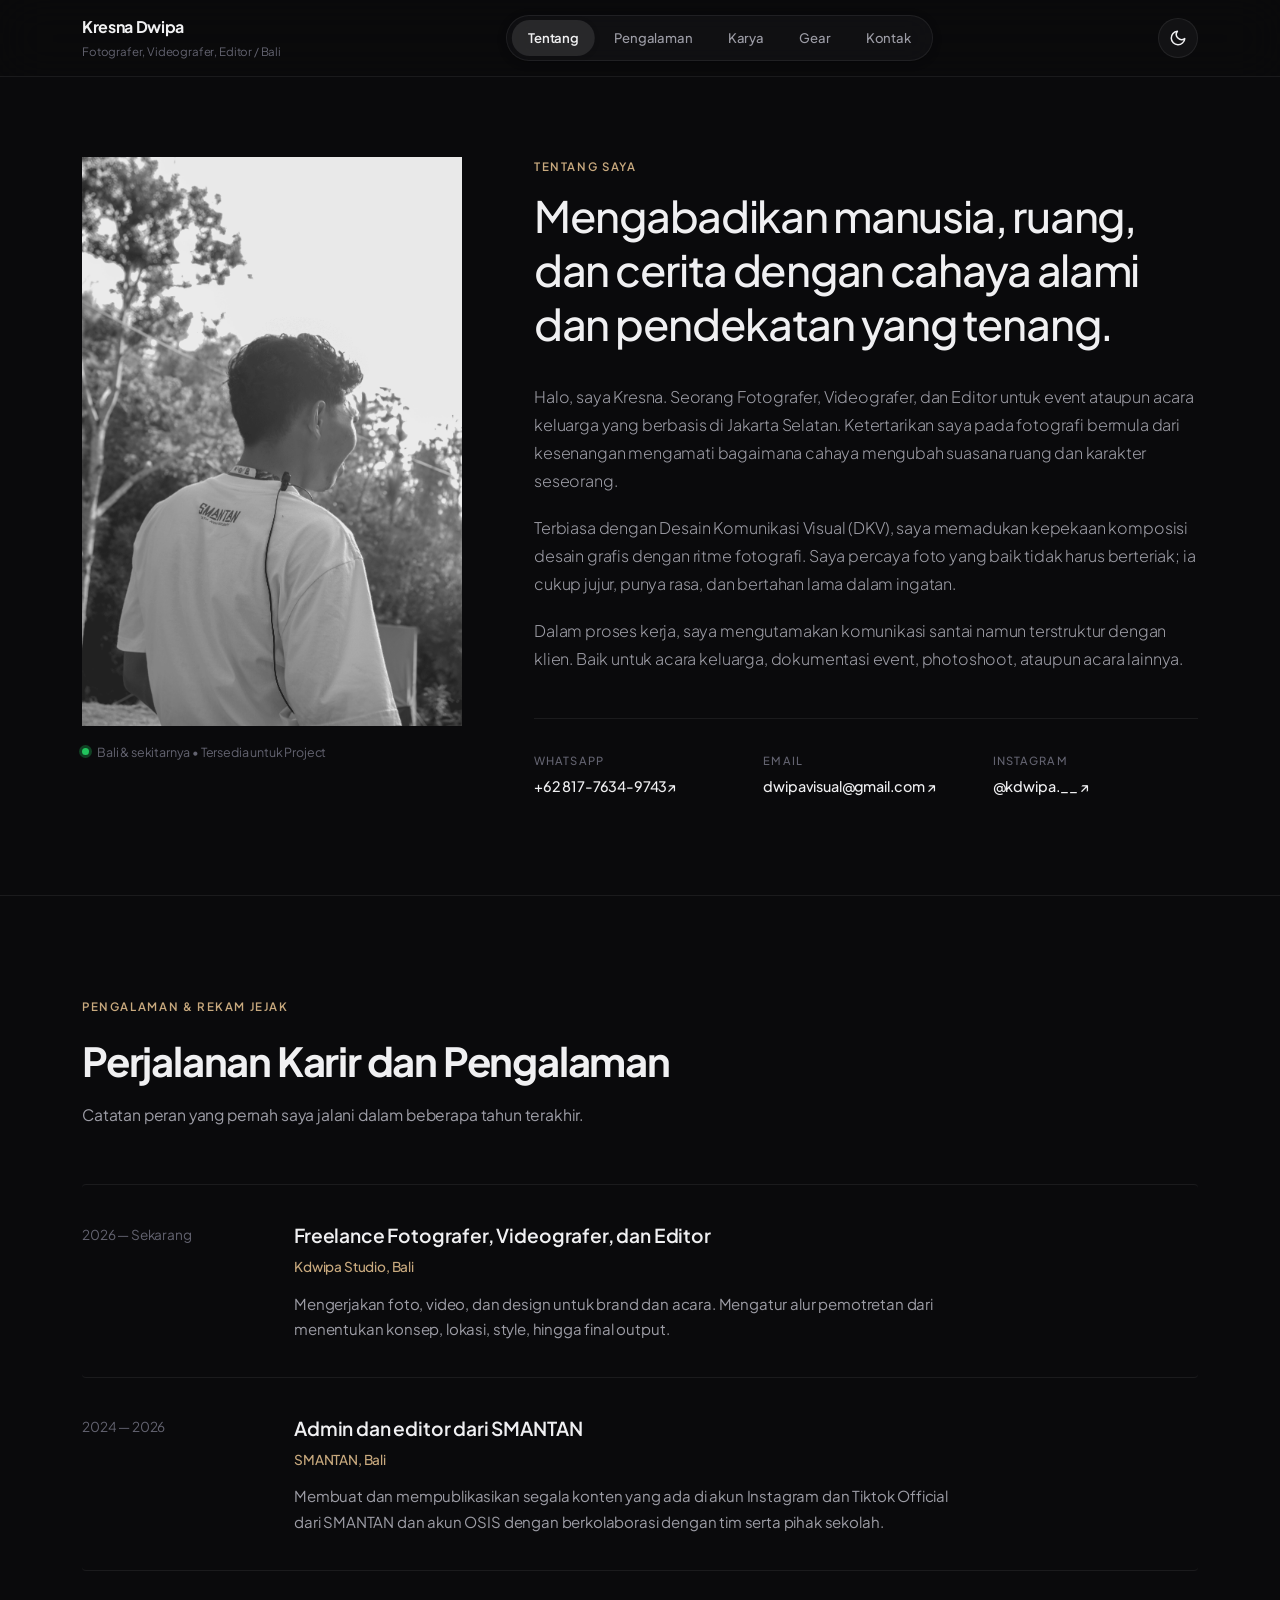
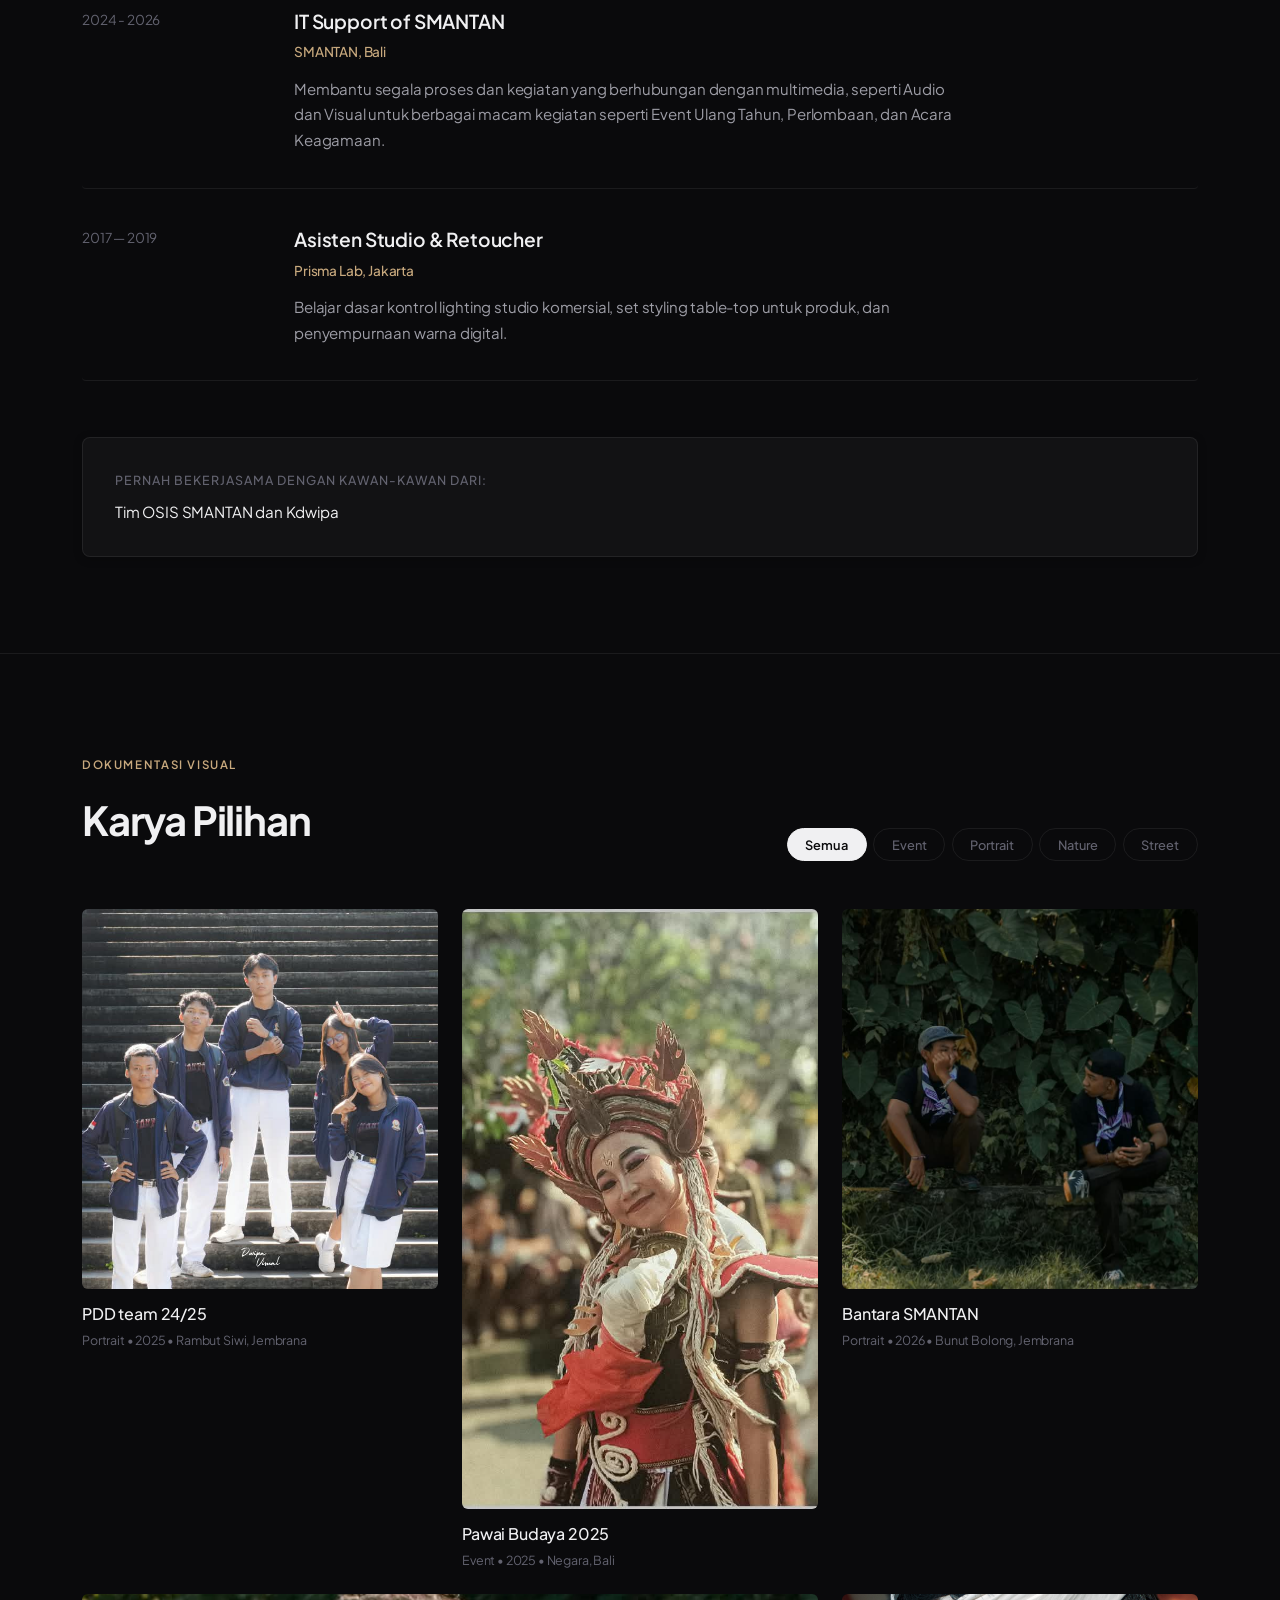
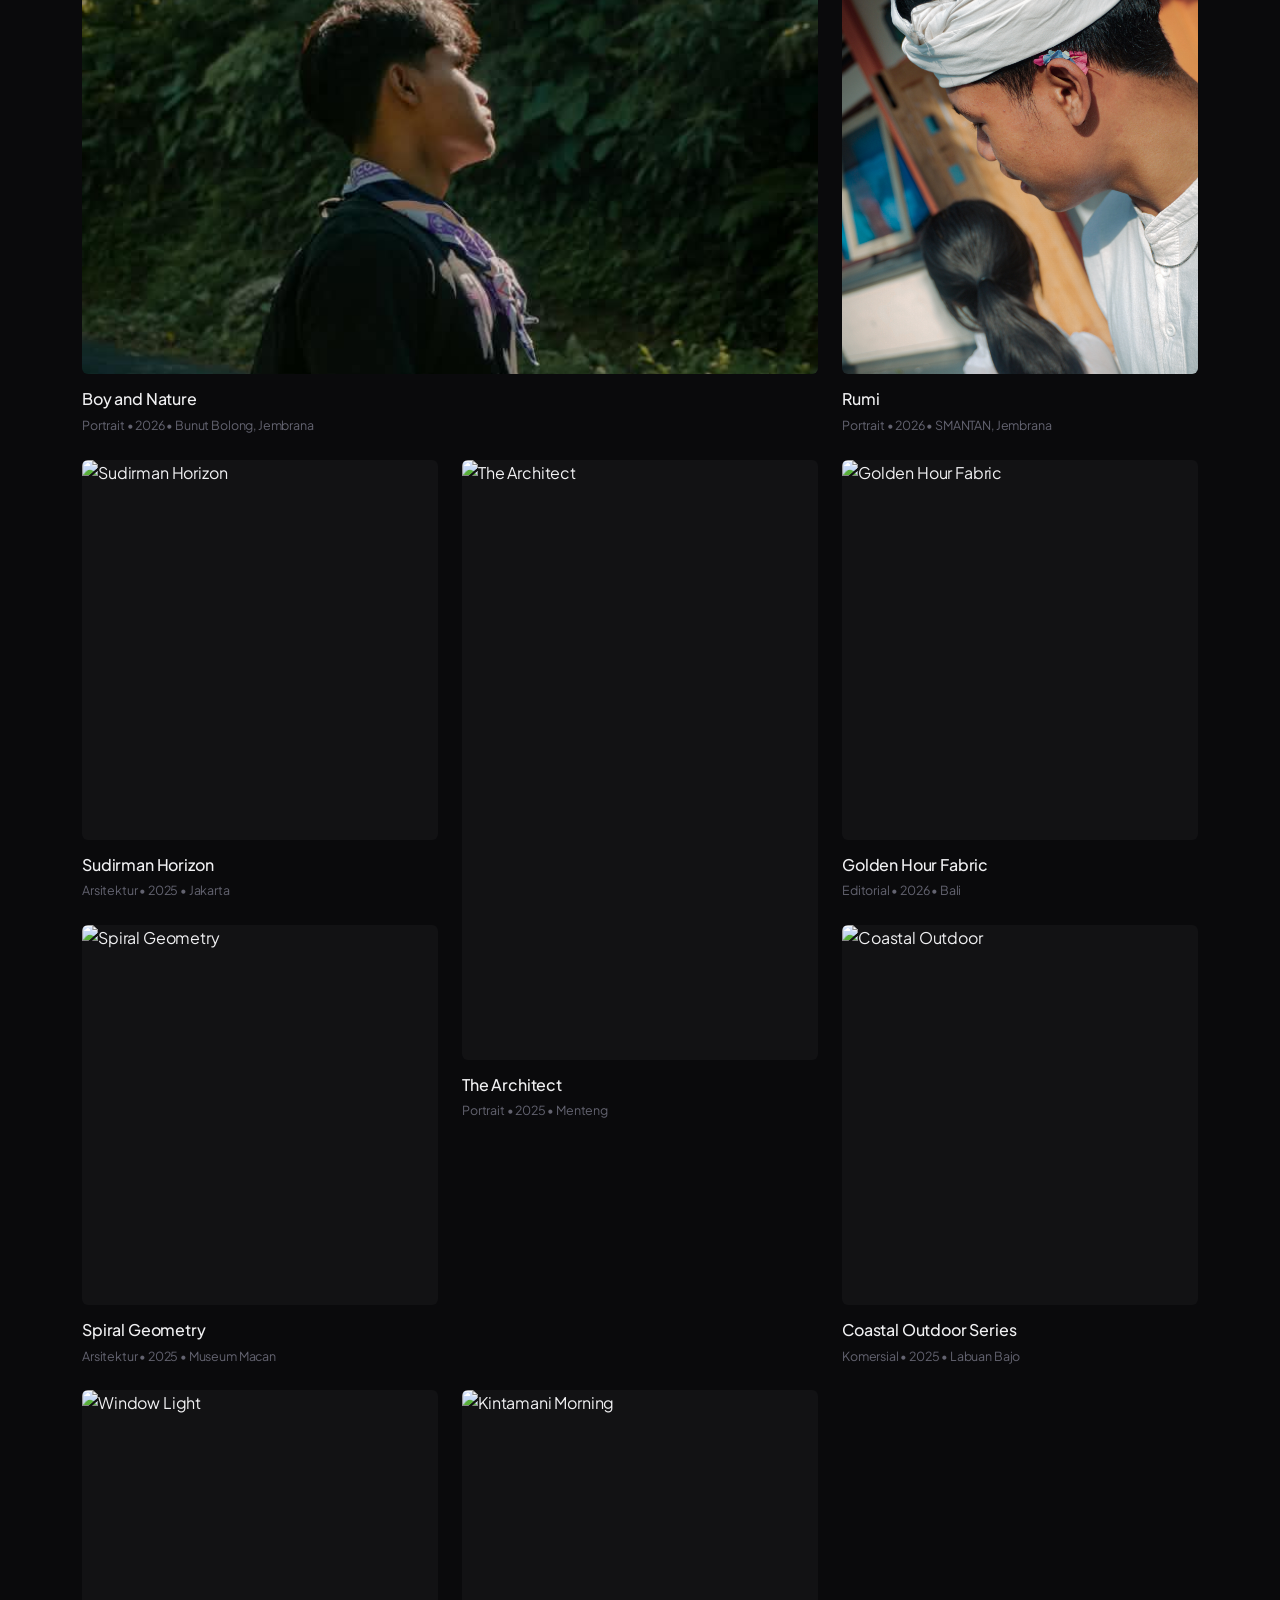
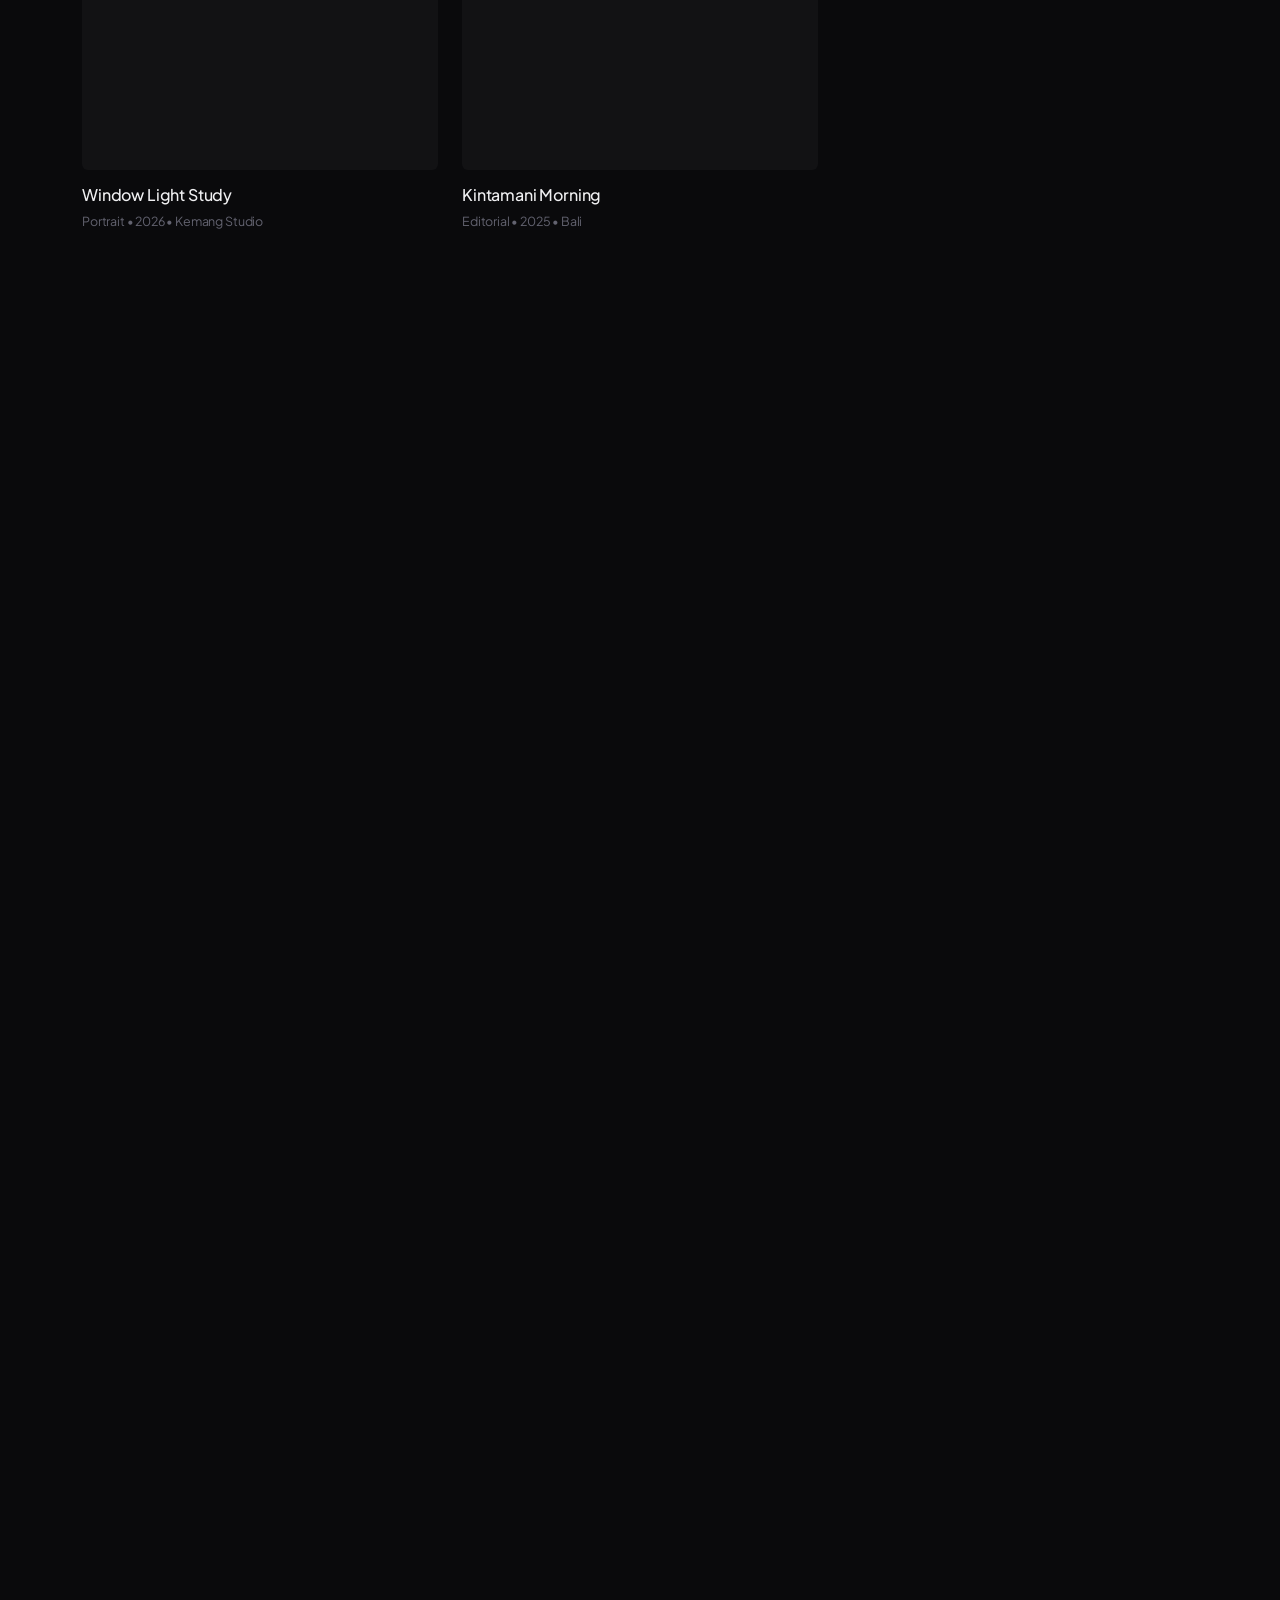
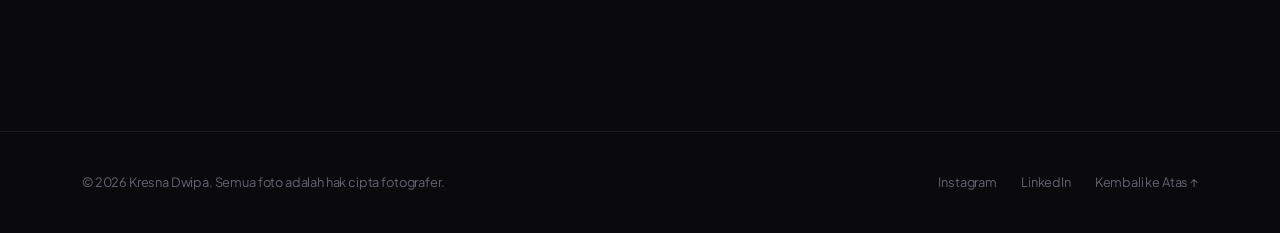
==== commit 55ff96e6: "kdwipa" ====
--- a/index.html
+++ b/index.html
@@ -279,7 +279,7 @@
               </div>
             </div>
             <div class="work-caption">
-              <div class="work-title">Shoot Bantara</div>
+              <div class="work-title">Bantara SMANTAN</div>
               <div class="work-meta">Portrait • 2026 • Bunut Bolong, Jembrana</div>
             </div>
           </article>
@@ -297,17 +297,16 @@
             </div>
           </article>
 
-          <article class="work-item" data-category="commercial" data-id="5">
-            <div class="work-img-box">
-              <img src="https://images.unsplash.com/photo-1506744038136-46273834b3fb?auto=format&fit=crop&w=1200&q=85"
-                alt="Resort Campaign" loading="lazy">
-              <div class="work-overlay">
-                <span class="overlay-label">Lihat</span>
-              </div>
-            </div>
-            <div class="work-caption">
-              <div class="work-title">Resort Story</div>
-              <div class="work-meta">Komersial • 2025 • Ubud, Bali</div>
+          <article class="work-item" data-category="portrait" data-id="5">
+            <div class="work-img-box">
+              <img src="asset/karya/portrait-4.jpg" alt="Portrait 4" loading="lazy">
+              <div class="work-overlay">
+                <span class="overlay-label">Lihat</span>
+              </div>
+            </div>
+            <div class="work-caption">
+              <div class="work-title">Rumi</div>
+              <div class="work-meta">Portrait • 2026 • SMANTAN, Jembrana</div>
             </div>
           </article>
 
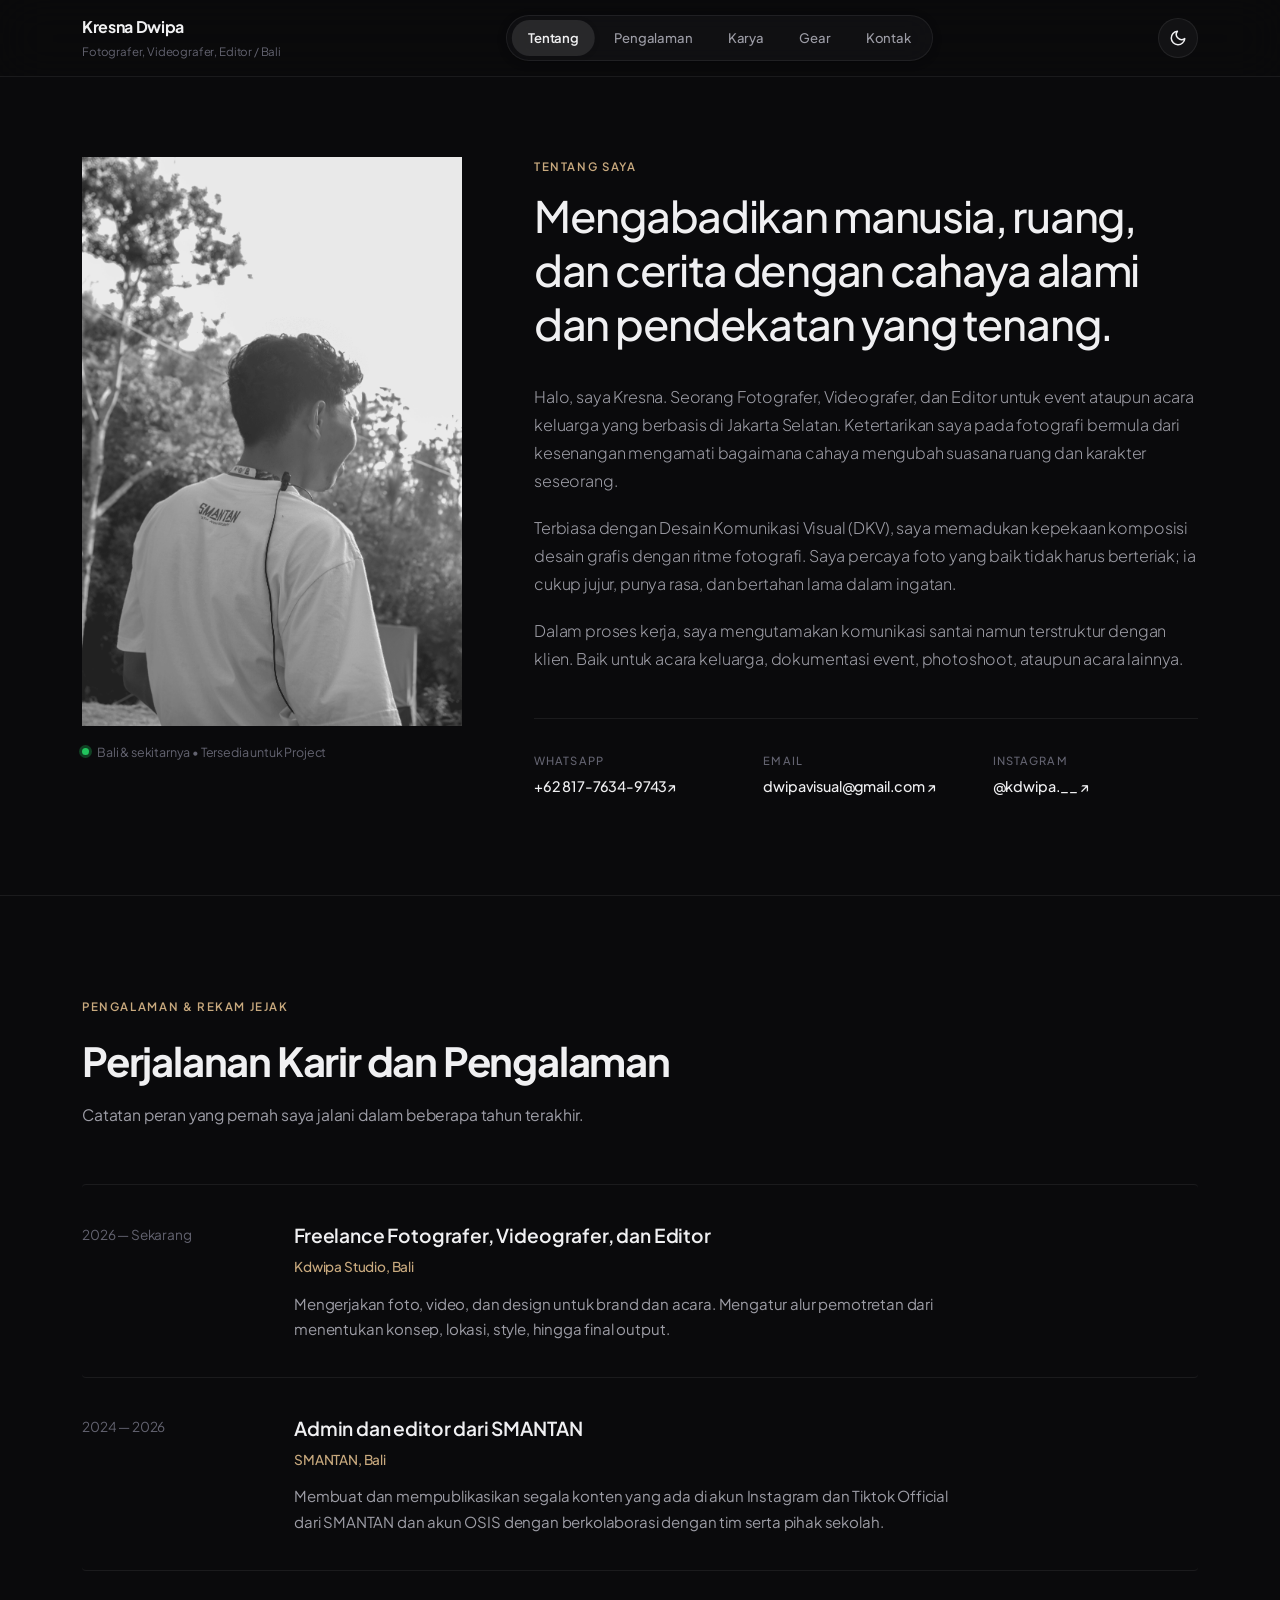
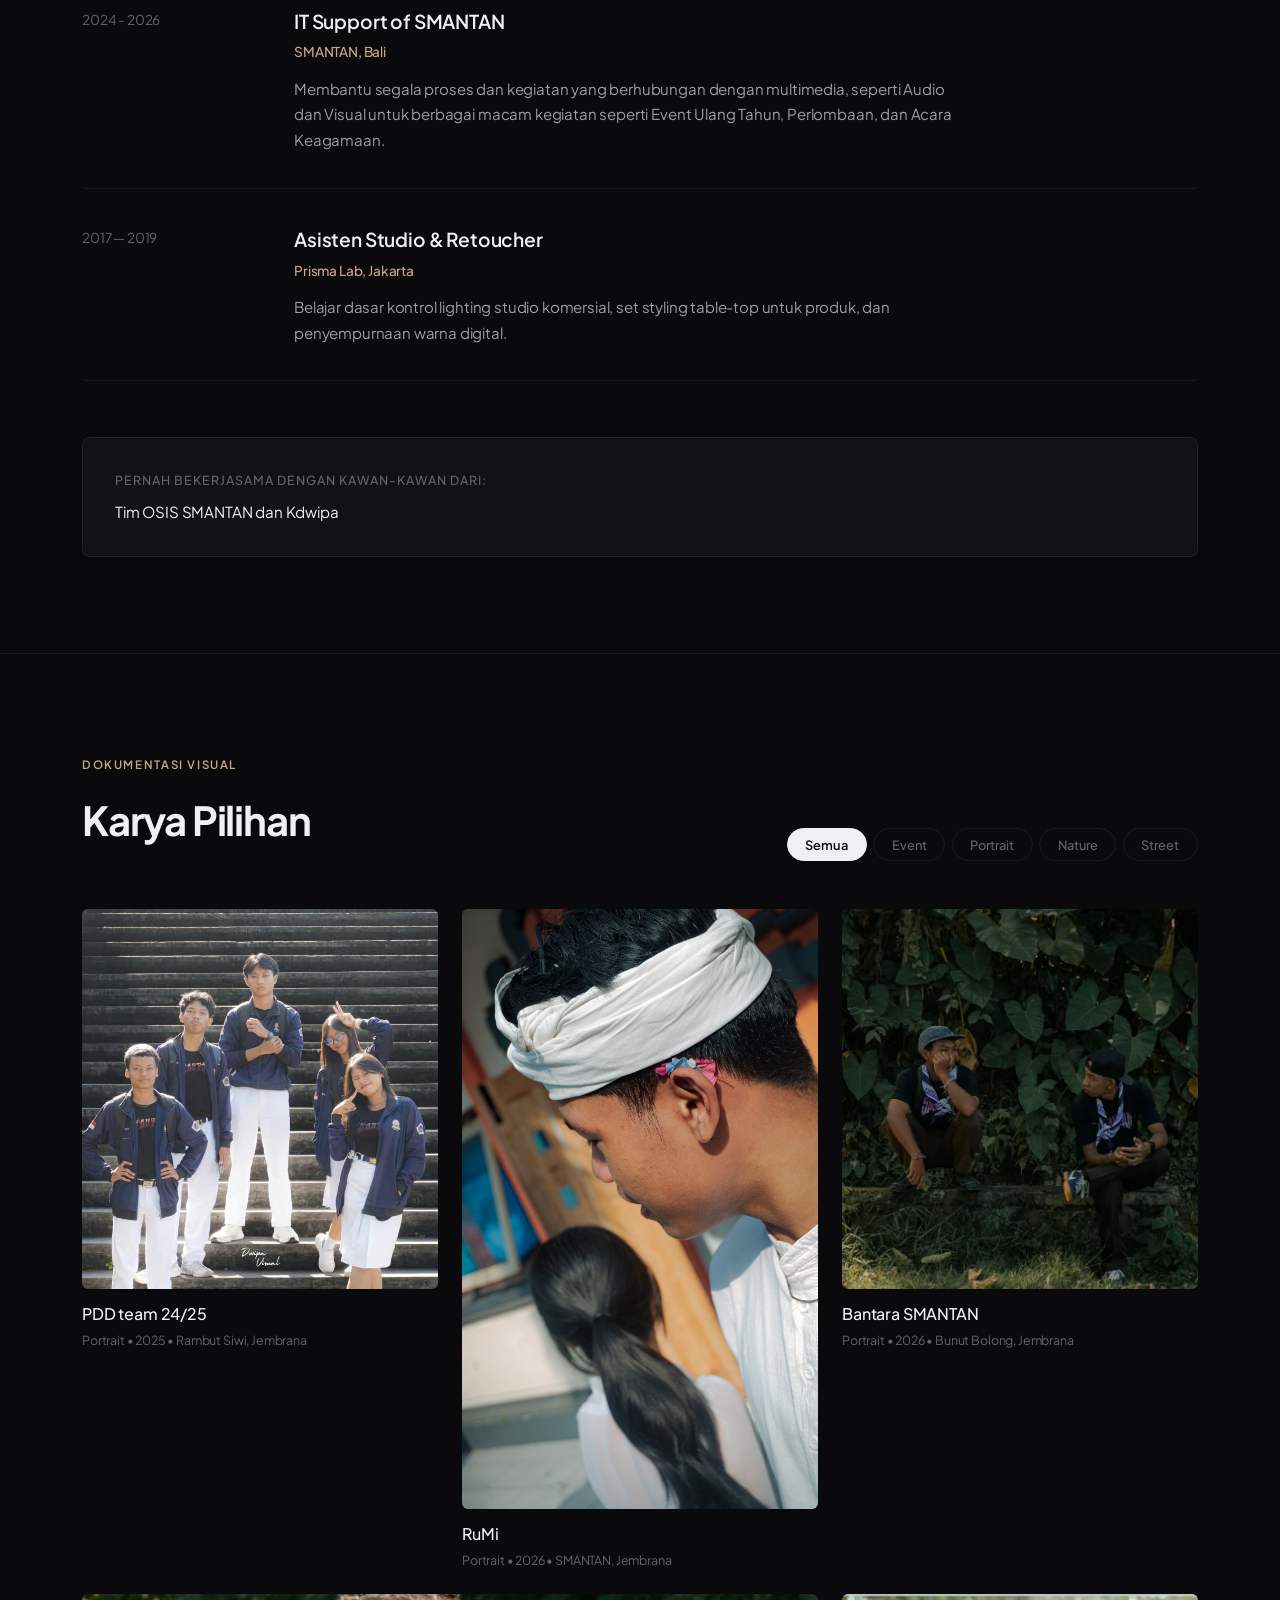
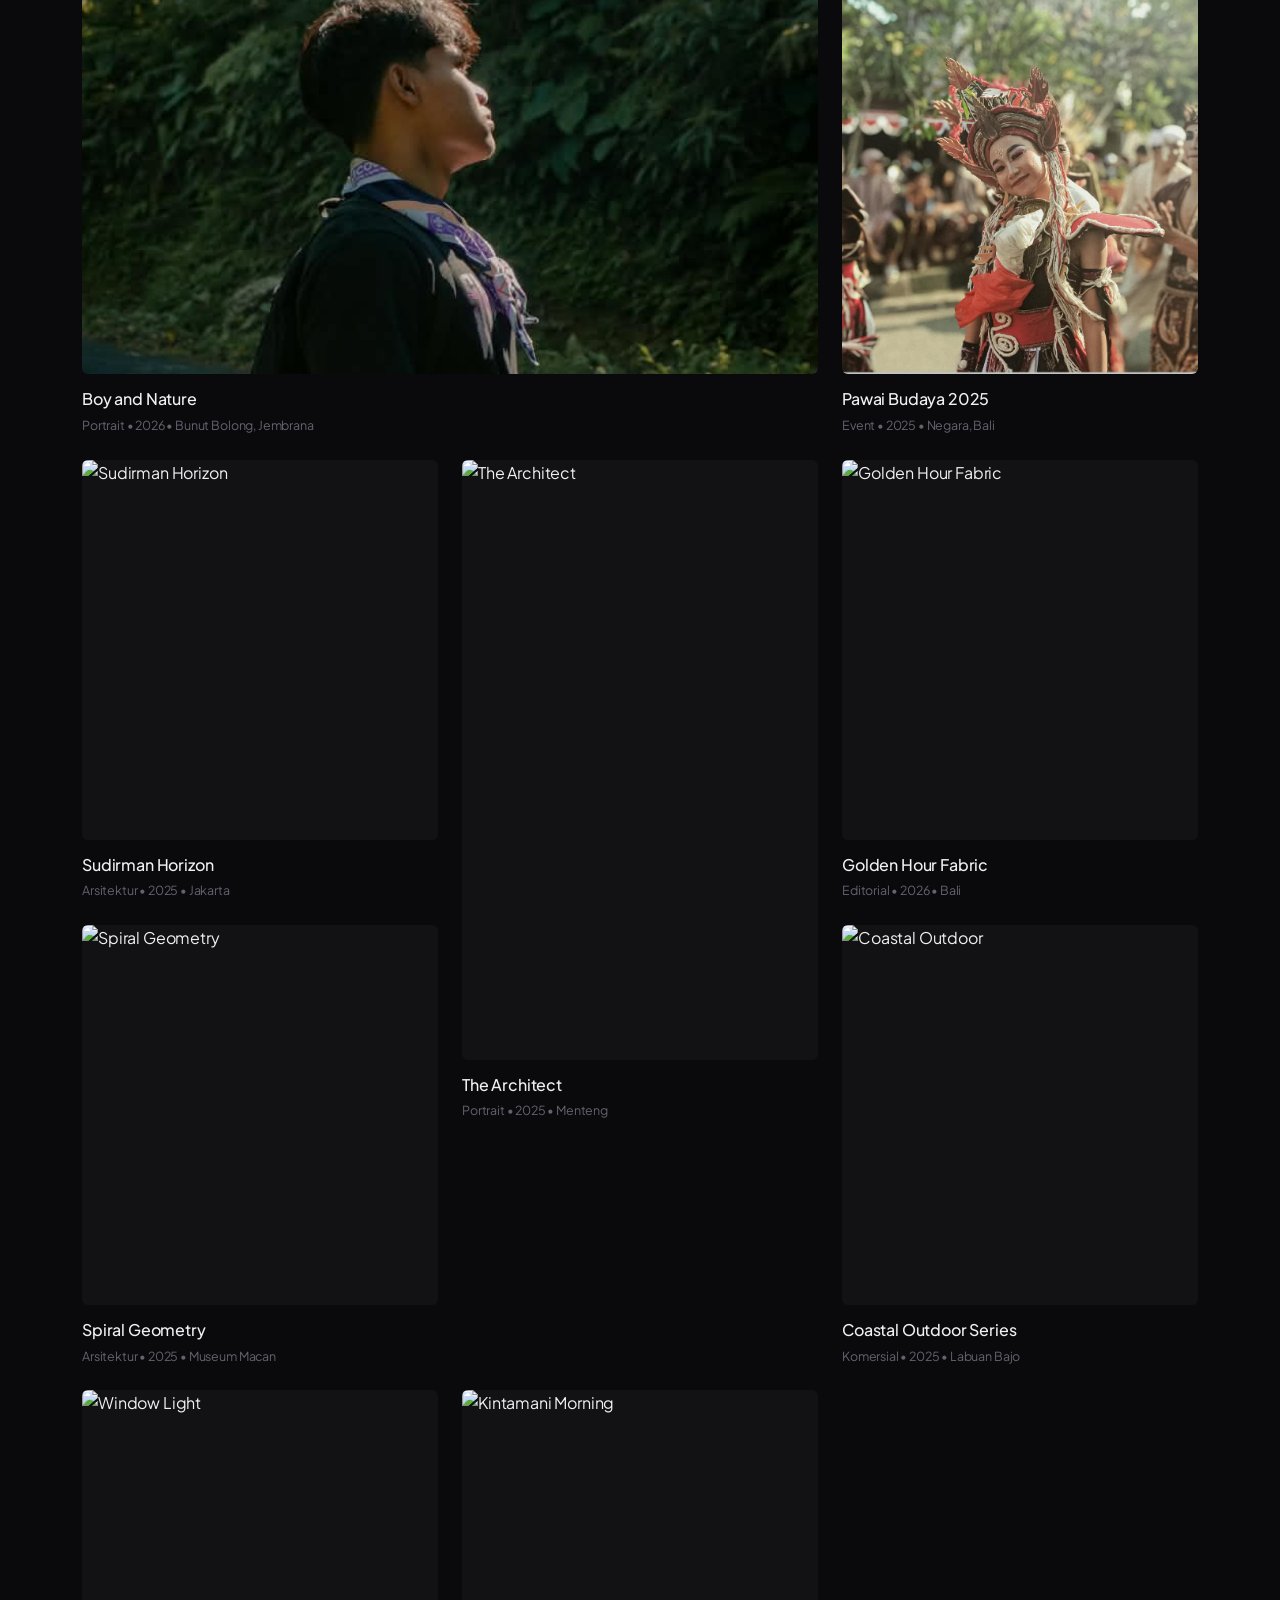
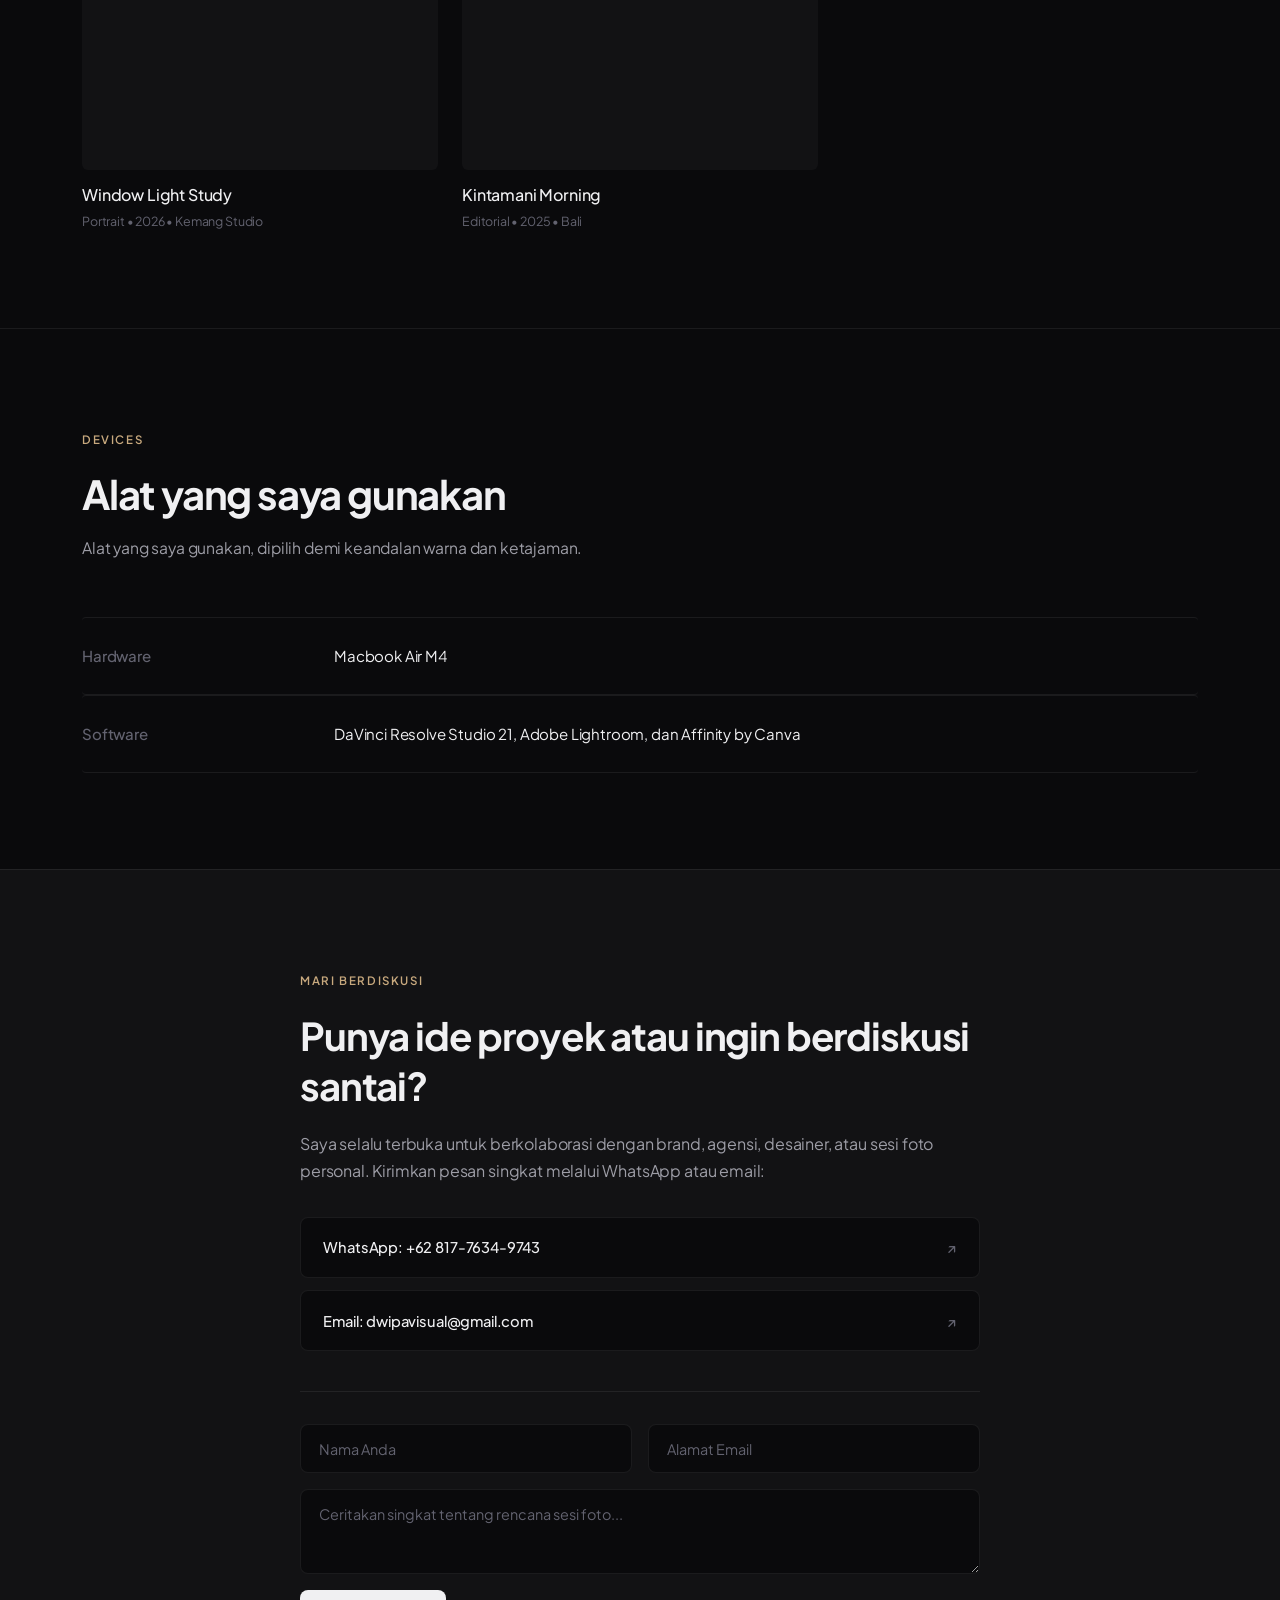
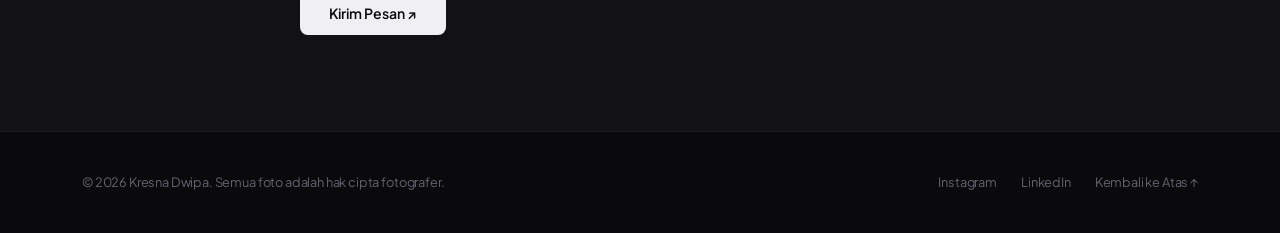
==== commit e55fca2b: "kdwipa" ====
--- a/index.html
+++ b/index.html
@@ -258,7 +258,46 @@
             </div>
           </article>
 
-          <article class="work-item work-tall" data-category="event" data-id="2">
+          <article class="work-item work-tall" data-category="portrait" data-id="2">
+            <div class="work-img-box">
+              <img src="asset/karya/portrait-4.jpg" alt="Portrait 4" loading="lazy">
+              <div class="work-overlay">
+                <span class="overlay-label">Lihat</span>
+              </div>
+            </div>
+            <div class="work-caption">
+              <div class="work-title">RuMi</div>
+              <div class="work-meta">Portrait • 2026 • SMANTAN, Jembrana</div>
+            </div>
+          </article>
+
+          <article class="work-item" data-category="portrait" data-id="3">
+            <div class="work-img-box">
+              <img src="asset/karya/portrait-2.jpeg" alt="Portrait 2" loading="lazy">
+              <div class="work-overlay">
+                <span class="overlay-label">Lihat</span>
+              </div>
+            </div>
+            <div class="work-caption">
+              <div class="work-title">Bantara SMANTAN</div>
+              <div class="work-meta">Portrait • 2026 • Bunut Bolong, Jembrana</div>
+            </div>
+          </article>
+
+          <article class="work-item work-wide" data-category="portrait" data-id="4">
+            <div class="work-img-box">
+              <img src="asset/karya/portrait-3.jpeg" alt="Portrait 3" loading="lazy">
+              <div class="work-overlay">
+                <span class="overlay-label">Lihat</span>
+              </div>
+            </div>
+            <div class="work-caption">
+              <div class="work-title">Boy and Nature</div>
+              <div class="work-meta">Portrait • 2026 • Bunut Bolong, Jembrana</div>
+            </div>
+          </article>
+
+          <article class="work-item" data-category="portrait" data-id="5">
             <div class="work-img-box">
               <img src="asset/karya/event-1.jpeg" alt="event-1" loading="lazy">
               <div class="work-overlay">
@@ -268,45 +307,6 @@
             <div class="work-caption">
               <div class="work-title">Pawai Budaya 2025</div>
               <div class="work-meta">Event • 2025 • Negara, Bali</div>
-            </div>
-          </article>
-
-          <article class="work-item" data-category="portrait" data-id="3">
-            <div class="work-img-box">
-              <img src="asset/karya/portrait-2.jpeg" alt="Portrait 2" loading="lazy">
-              <div class="work-overlay">
-                <span class="overlay-label">Lihat</span>
-              </div>
-            </div>
-            <div class="work-caption">
-              <div class="work-title">Bantara SMANTAN</div>
-              <div class="work-meta">Portrait • 2026 • Bunut Bolong, Jembrana</div>
-            </div>
-          </article>
-
-          <article class="work-item work-wide" data-category="portrait" data-id="4">
-            <div class="work-img-box">
-              <img src="asset/karya/portrait-3.jpeg" alt="Portrait 3" loading="lazy">
-              <div class="work-overlay">
-                <span class="overlay-label">Lihat</span>
-              </div>
-            </div>
-            <div class="work-caption">
-              <div class="work-title">Boy and Nature</div>
-              <div class="work-meta">Portrait • 2026 • Bunut Bolong, Jembrana</div>
-            </div>
-          </article>
-
-          <article class="work-item" data-category="portrait" data-id="5">
-            <div class="work-img-box">
-              <img src="asset/karya/portrait-4.jpg" alt="Portrait 4" loading="lazy">
-              <div class="work-overlay">
-                <span class="overlay-label">Lihat</span>
-              </div>
-            </div>
-            <div class="work-caption">
-              <div class="work-title">Rumi</div>
-              <div class="work-meta">Portrait • 2026 • SMANTAN, Jembrana</div>
             </div>
           </article>
 
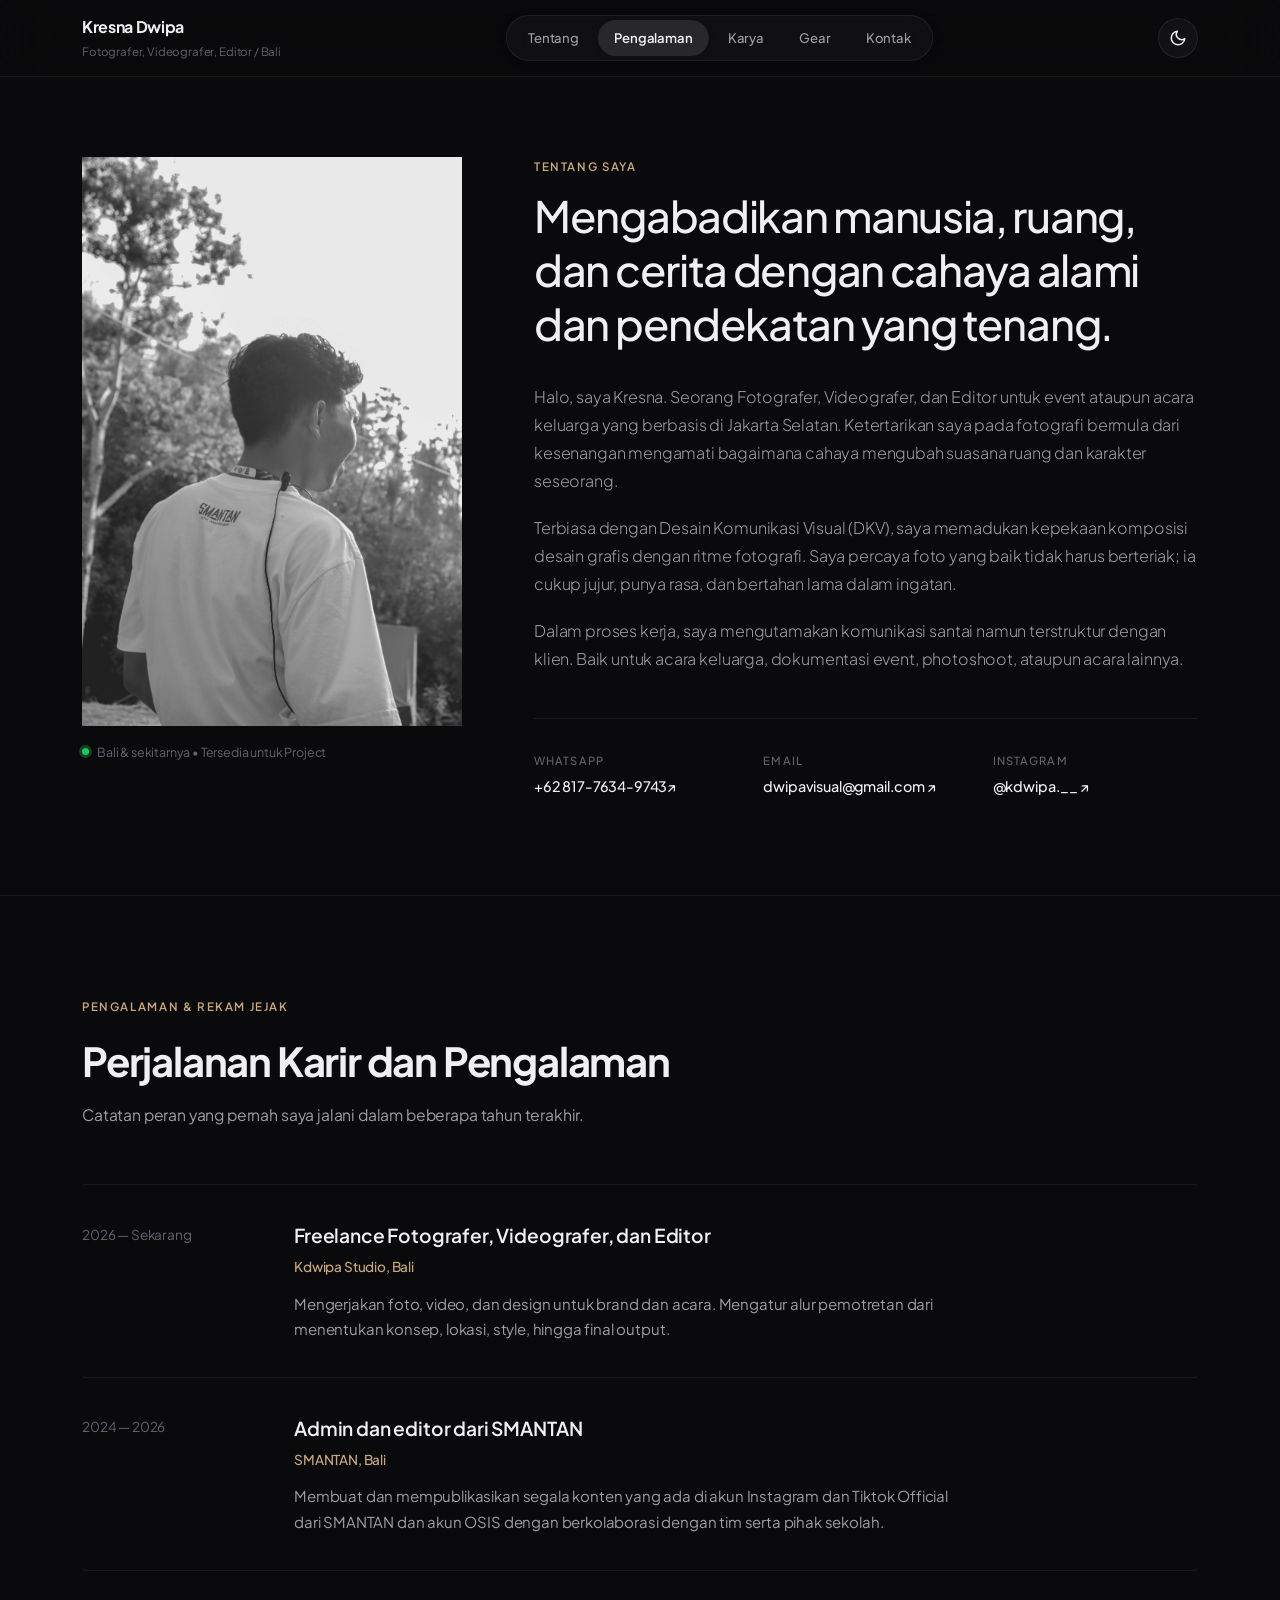
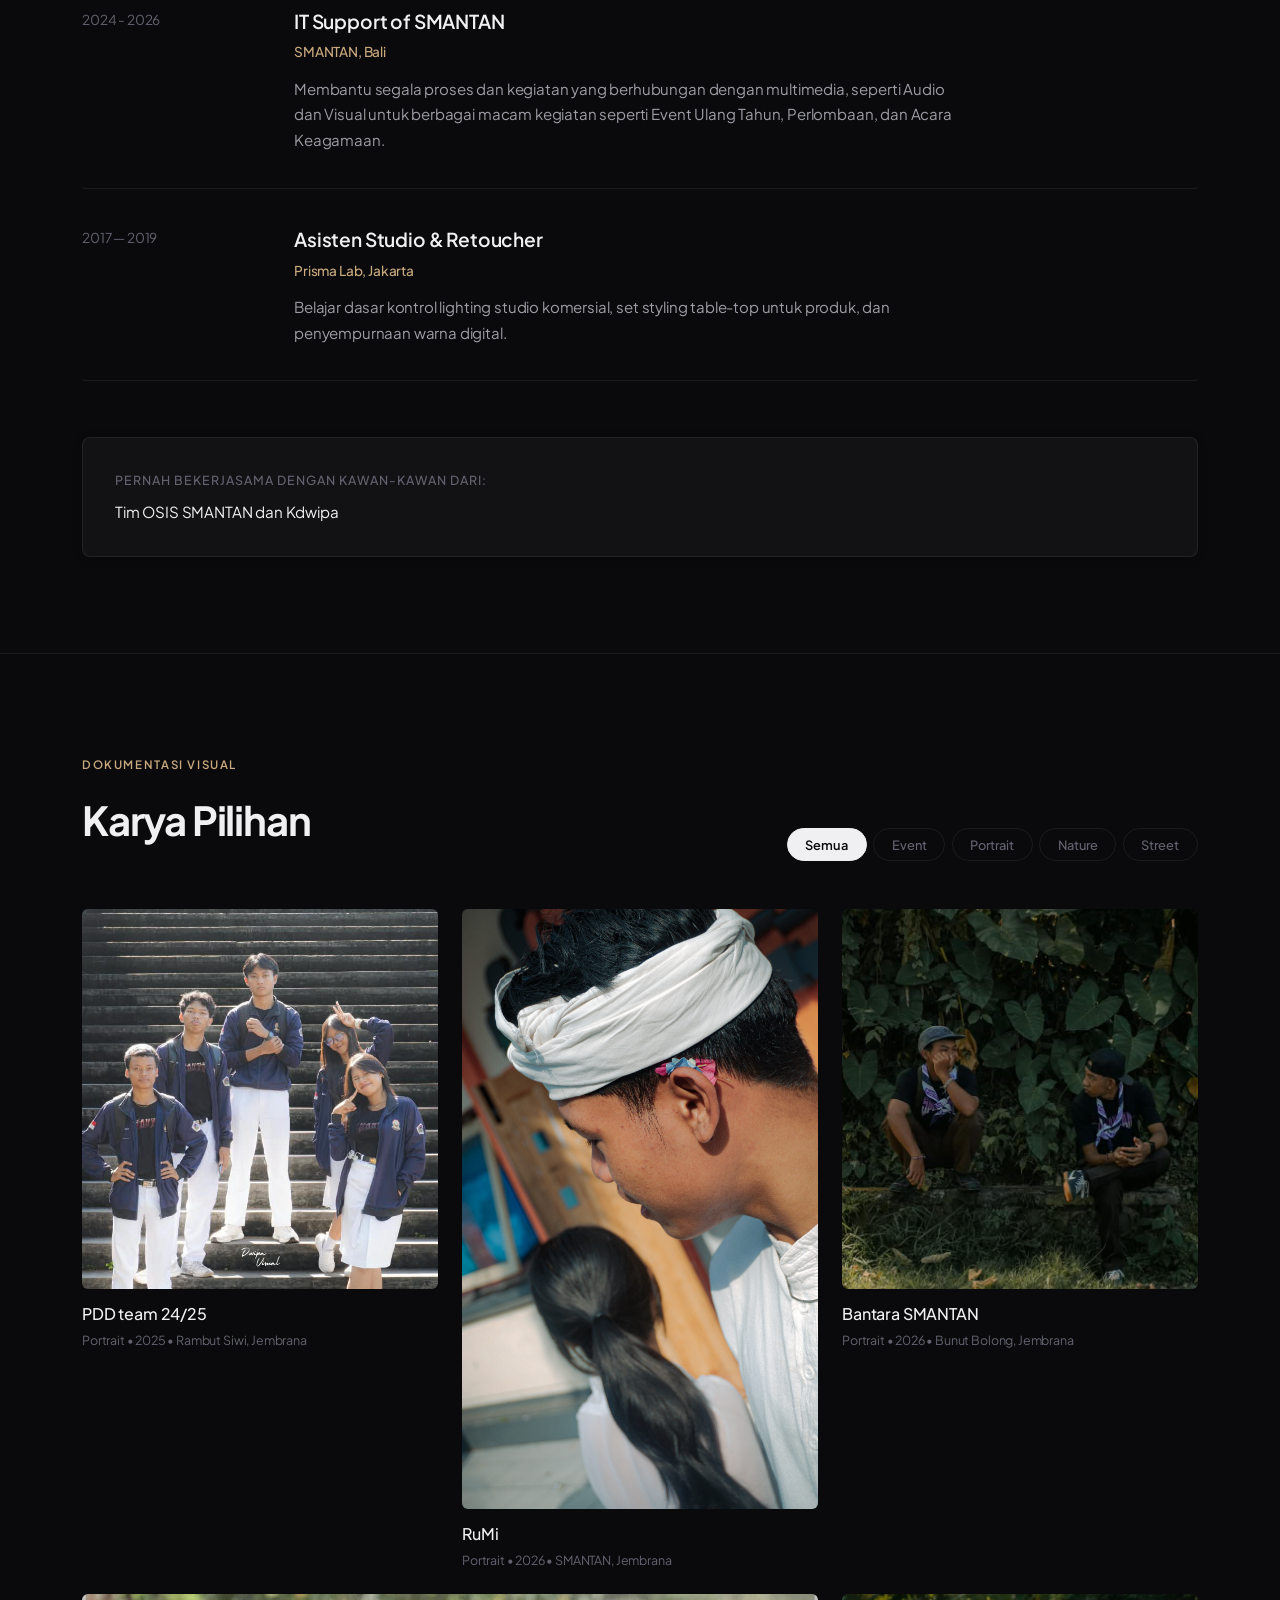
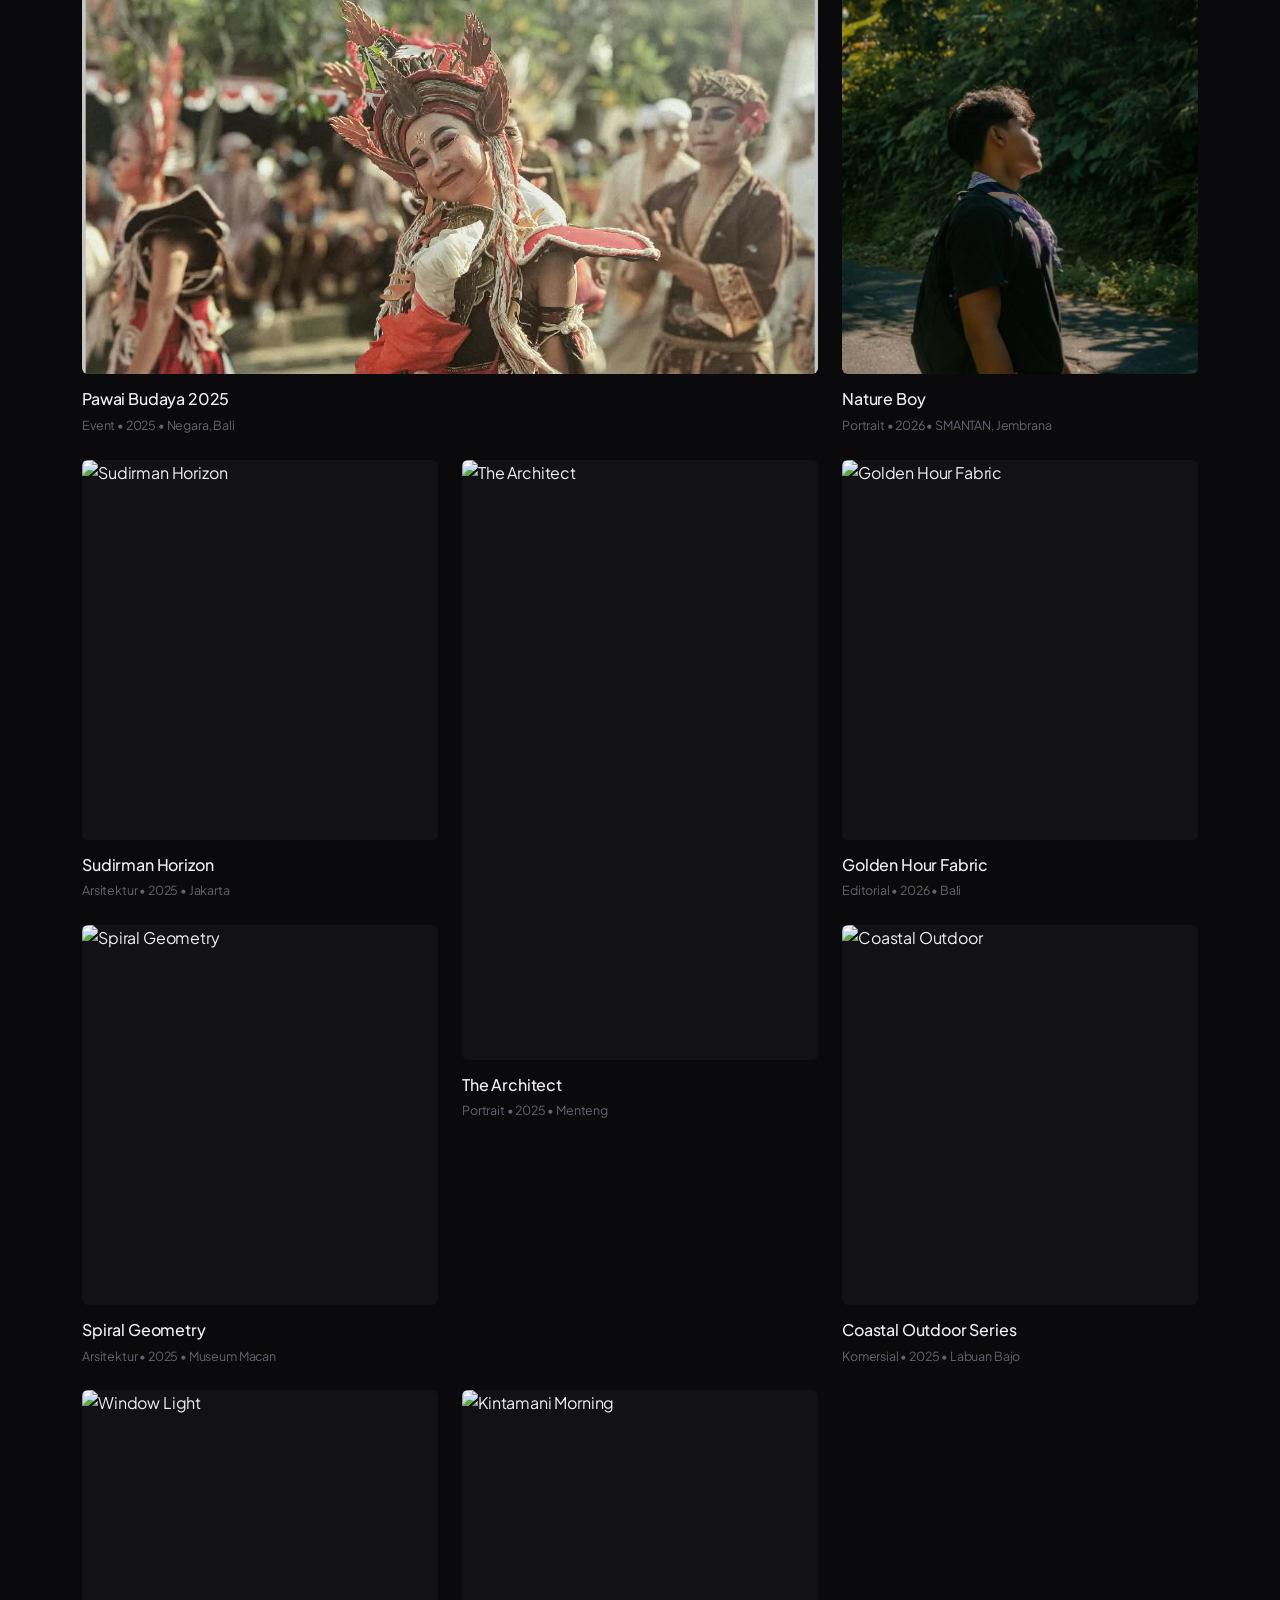
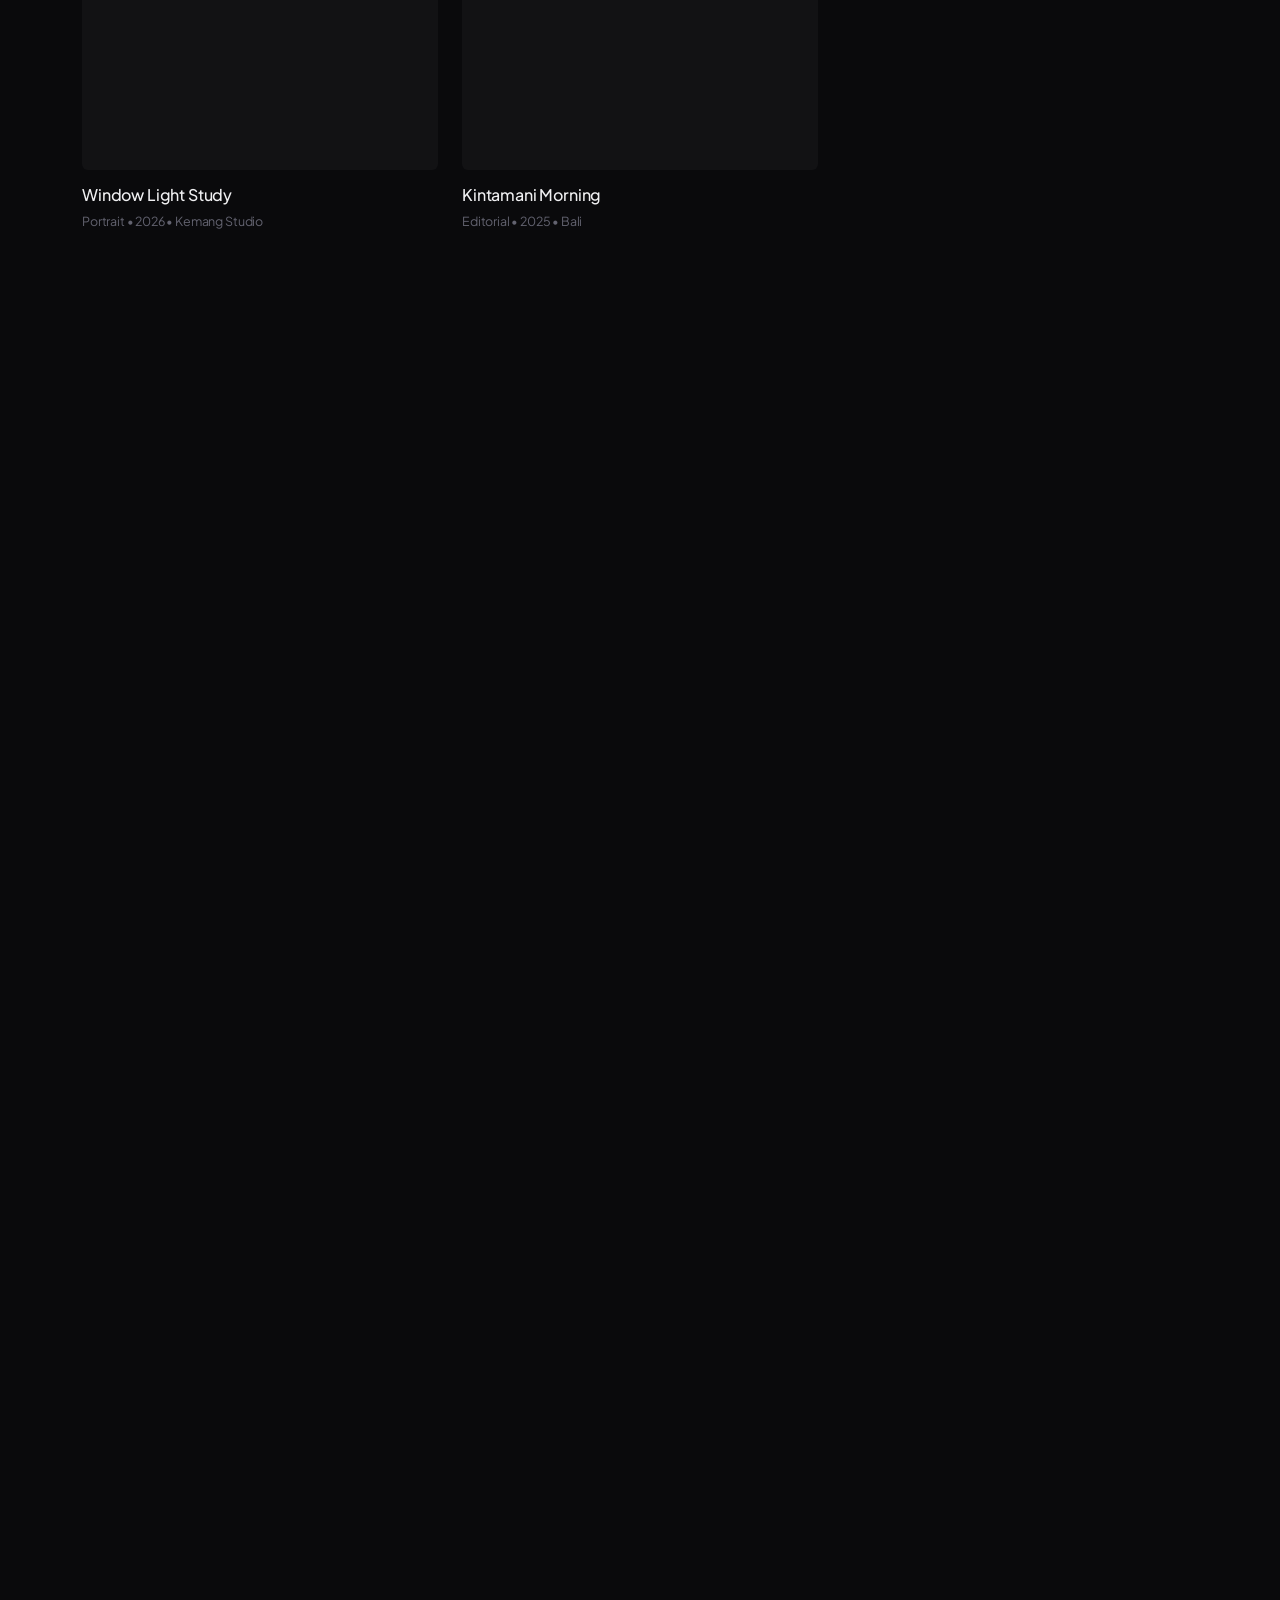
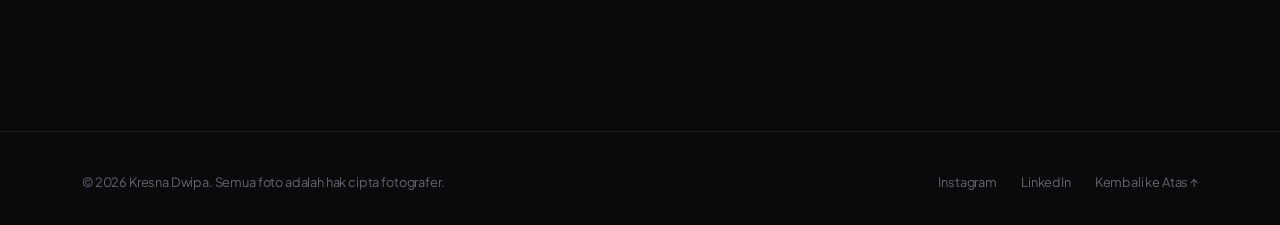
==== commit 0402e082: "kdwipa" ====
--- a/index.html
+++ b/index.html
@@ -284,20 +284,7 @@
             </div>
           </article>
 
-          <article class="work-item work-wide" data-category="portrait" data-id="4">
-            <div class="work-img-box">
-              <img src="asset/karya/portrait-3.jpeg" alt="Portrait 3" loading="lazy">
-              <div class="work-overlay">
-                <span class="overlay-label">Lihat</span>
-              </div>
-            </div>
-            <div class="work-caption">
-              <div class="work-title">Boy and Nature</div>
-              <div class="work-meta">Portrait • 2026 • Bunut Bolong, Jembrana</div>
-            </div>
-          </article>
-
-          <article class="work-item" data-category="portrait" data-id="5">
+          <article class="work-item work-wide" data-category="event" data-id="4">
             <div class="work-img-box">
               <img src="asset/karya/event-1.jpeg" alt="event-1" loading="lazy">
               <div class="work-overlay">
@@ -307,6 +294,19 @@
             <div class="work-caption">
               <div class="work-title">Pawai Budaya 2025</div>
               <div class="work-meta">Event • 2025 • Negara, Bali</div>
+            </div>
+          </article>
+
+          <article class="work-item" data-category="portrait" data-id="5">
+            <div class="work-img-box">
+              <img src="asset/karya/portrait-3.jpeg" alt="portrait-3" loading="lazy">
+              <div class="work-overlay">
+                <span class="overlay-label">Lihat</span>
+              </div>
+            </div>
+            <div class="work-caption">
+              <div class="work-title">Nature Boy</div>
+              <div class="work-meta">Portrait • 2026 • SMANTAN, Jembrana</div>
             </div>
           </article>
 
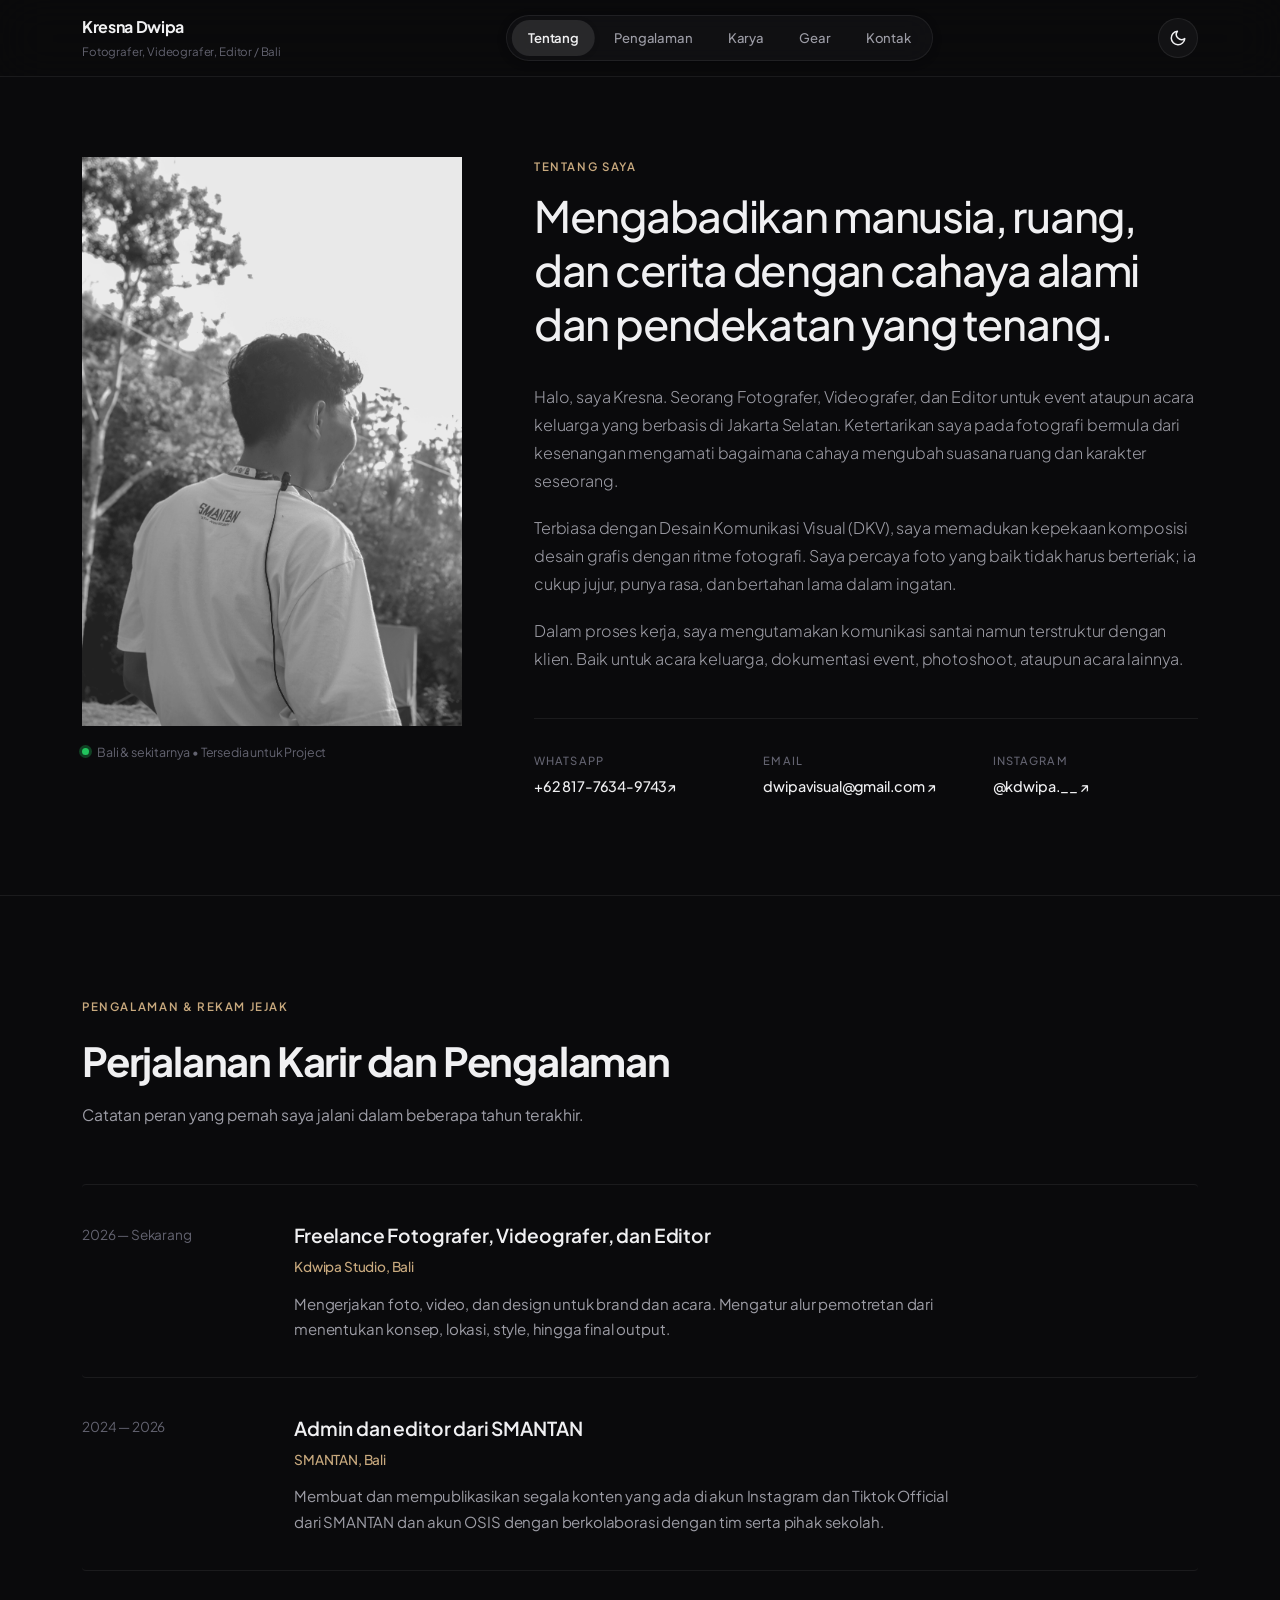
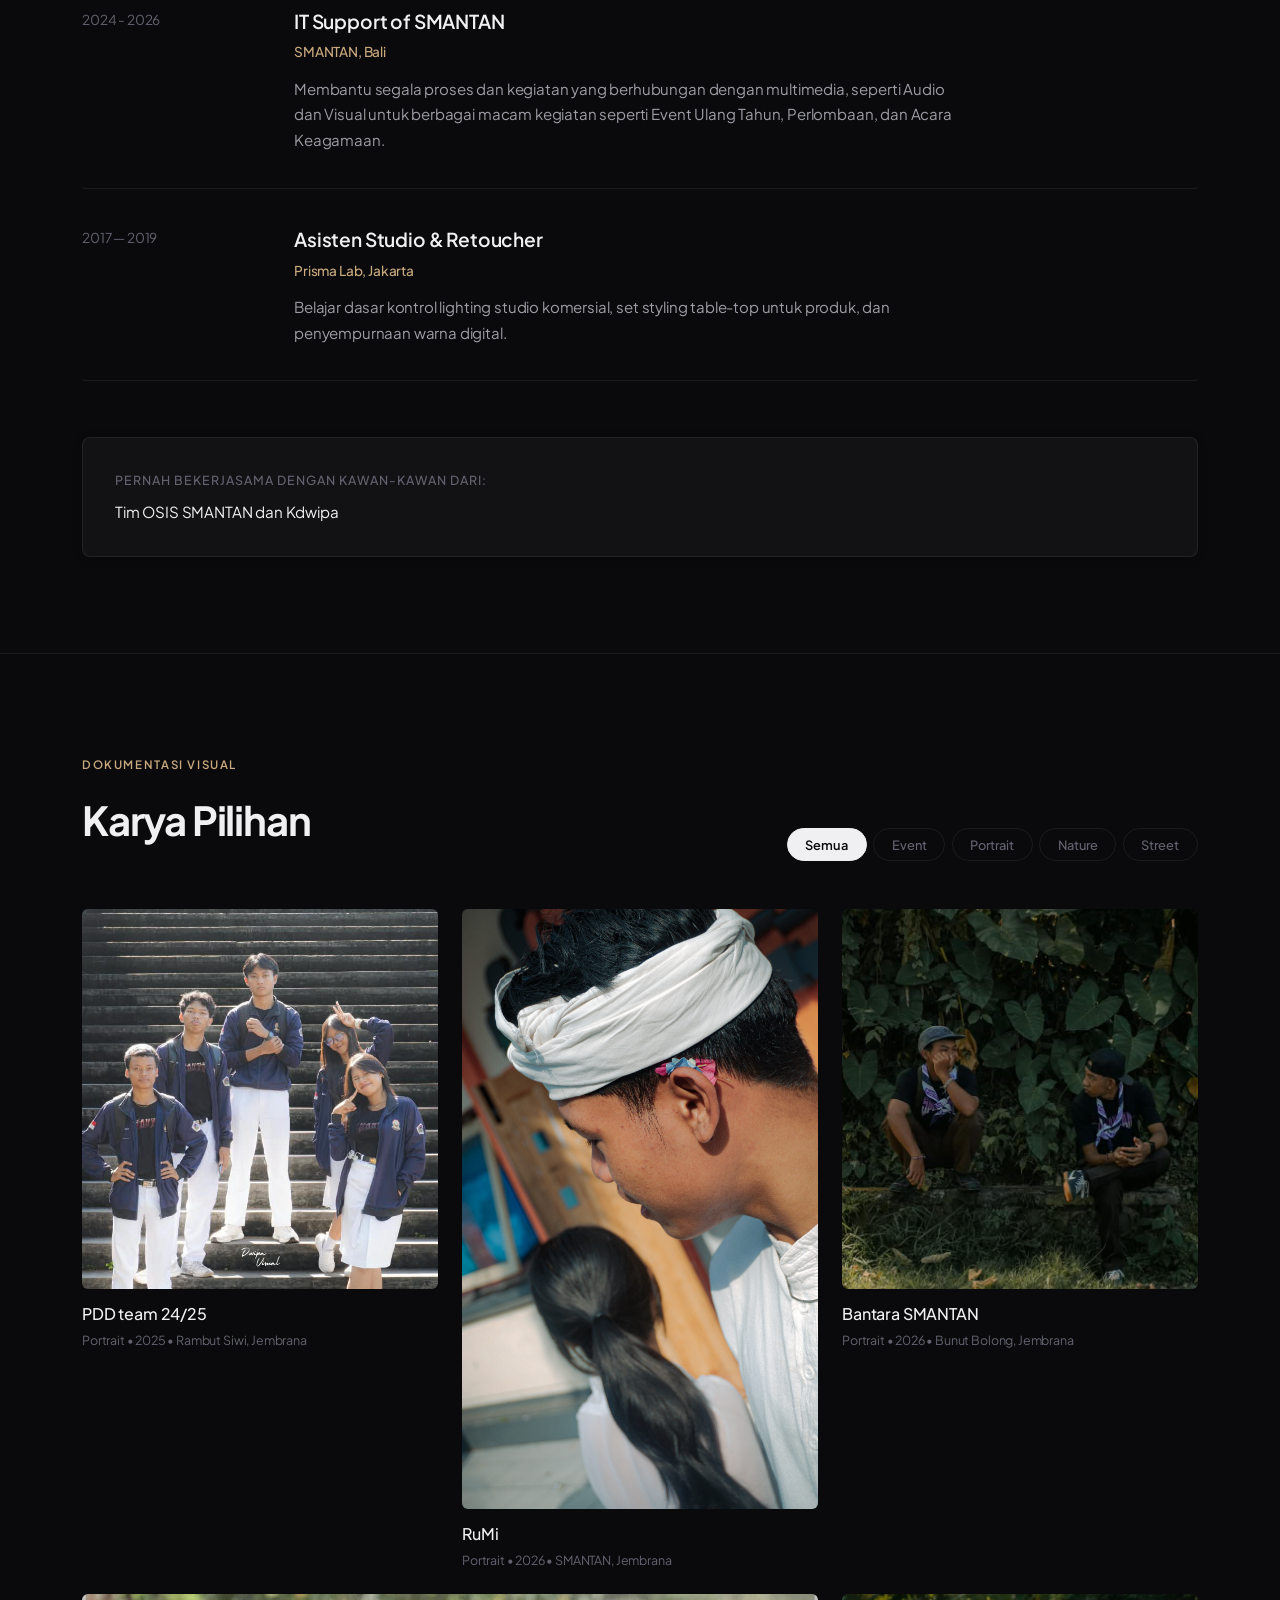
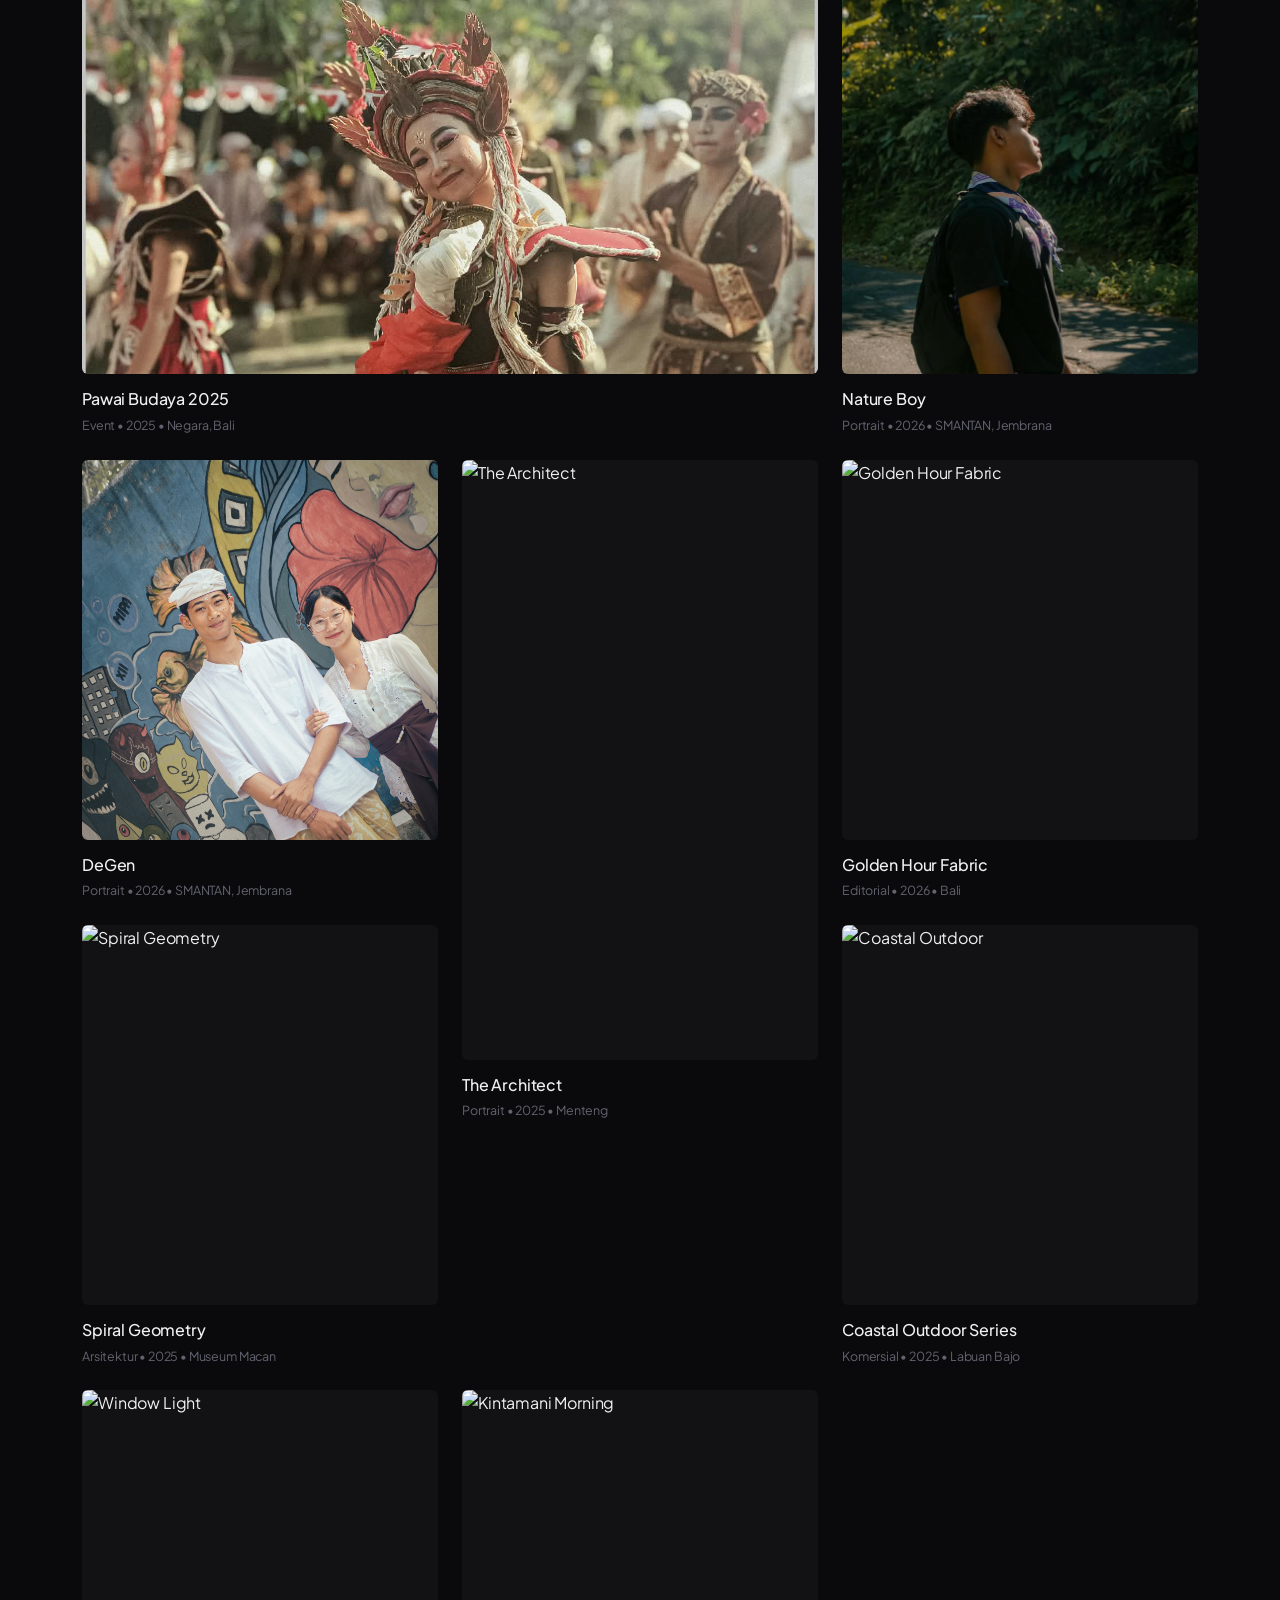
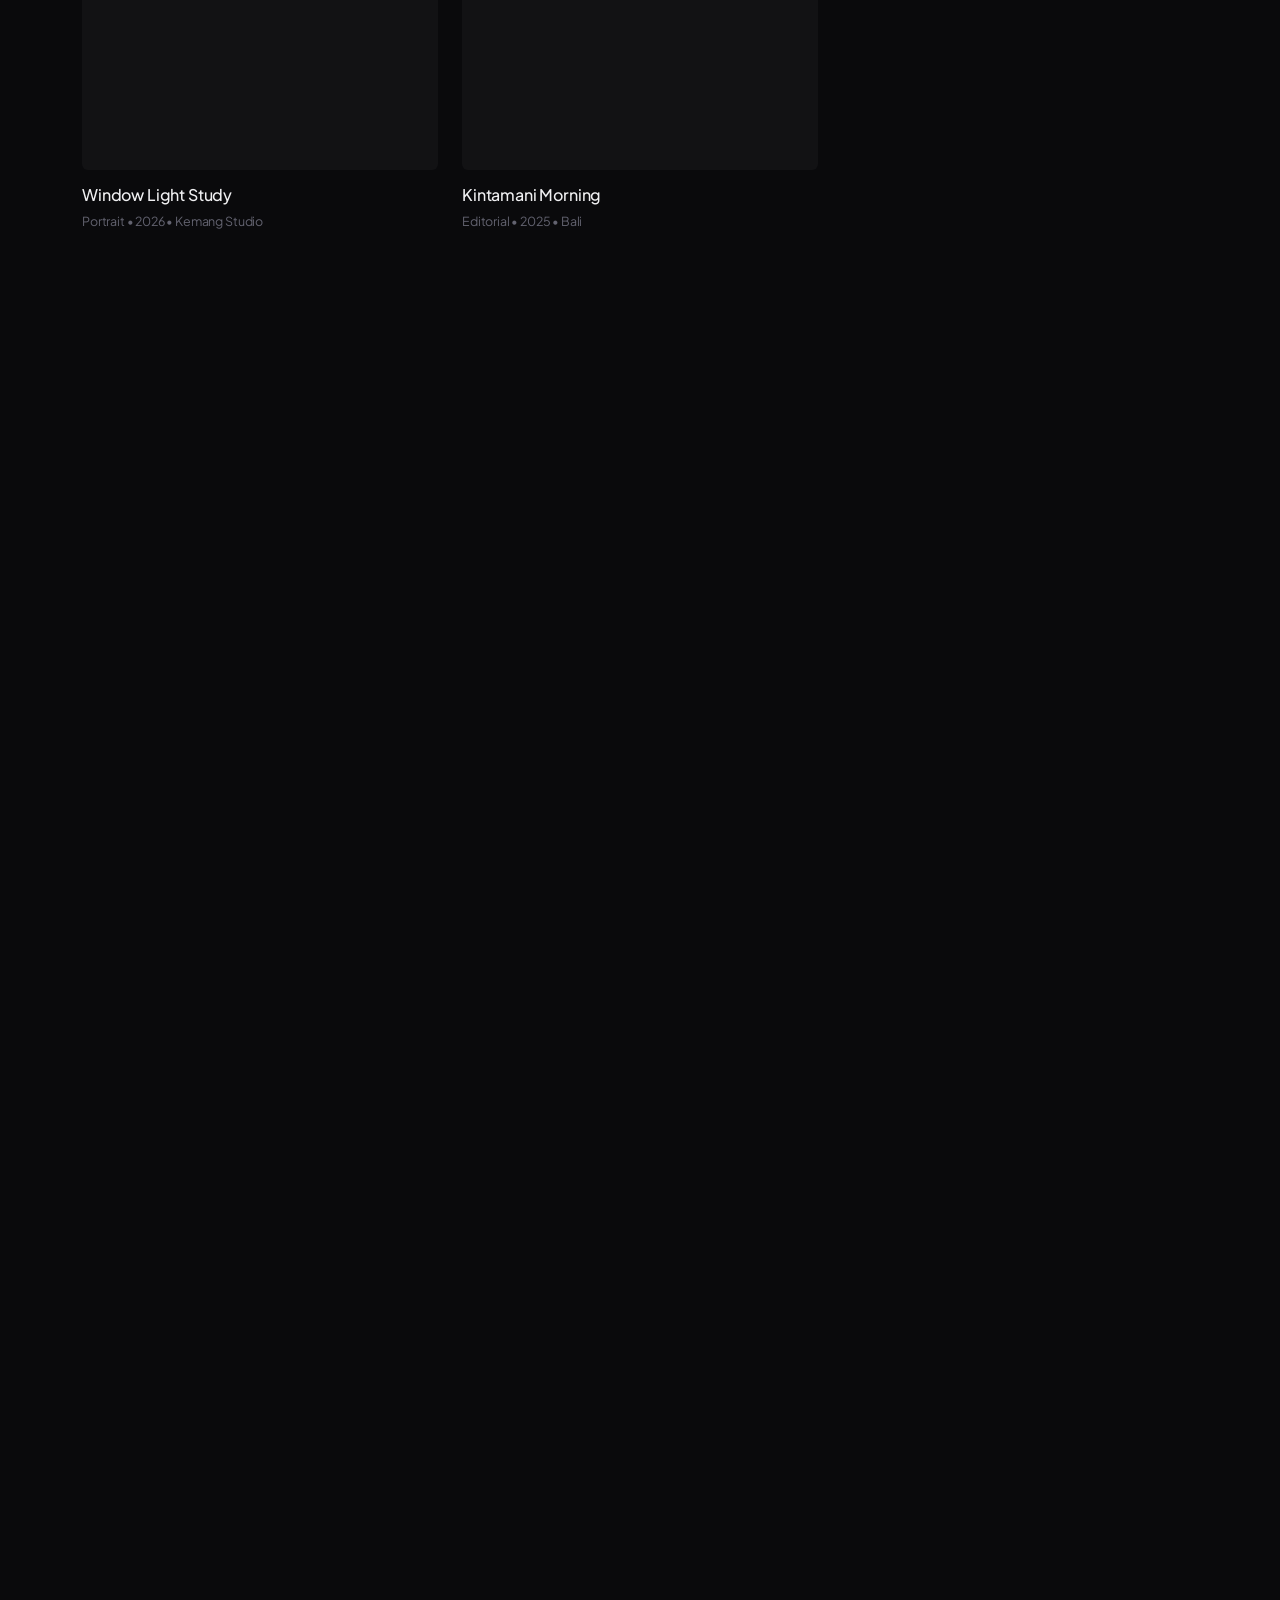
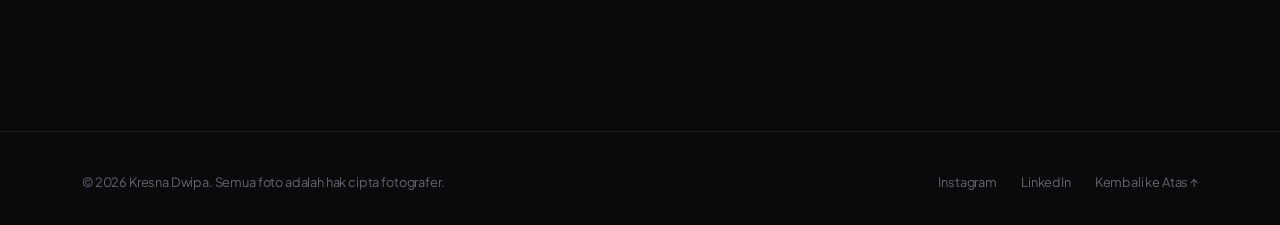
==== commit 5bcddf17: "kdwipa" ====
--- a/index.html
+++ b/index.html
@@ -310,17 +310,16 @@
             </div>
           </article>
 
-          <article class="work-item" data-category="architecture" data-id="6">
-            <div class="work-img-box">
-              <img src="https://images.unsplash.com/photo-1486406146926-c627a92ad1ab?auto=format&fit=crop&w=1200&q=85"
-                alt="Sudirman Horizon" loading="lazy">
-              <div class="work-overlay">
-                <span class="overlay-label">Lihat</span>
-              </div>
-            </div>
-            <div class="work-caption">
-              <div class="work-title">Sudirman Horizon</div>
-              <div class="work-meta">Arsitektur • 2025 • Jakarta</div>
+          <article class="work-item" data-category="portrait" data-id="6">
+            <div class="work-img-box">
+              <img src="asset/karya/portrait-5.jpg" alt="portrait-5" loading="lazy">
+              <div class="work-overlay">
+                <span class="overlay-label">Lihat</span>
+              </div>
+            </div>
+            <div class="work-caption">
+              <div class="work-title">DeGen</div>
+              <div class="work-meta">Portrait • 2026 • SMANTAN, Jembrana</div>
             </div>
           </article>
 
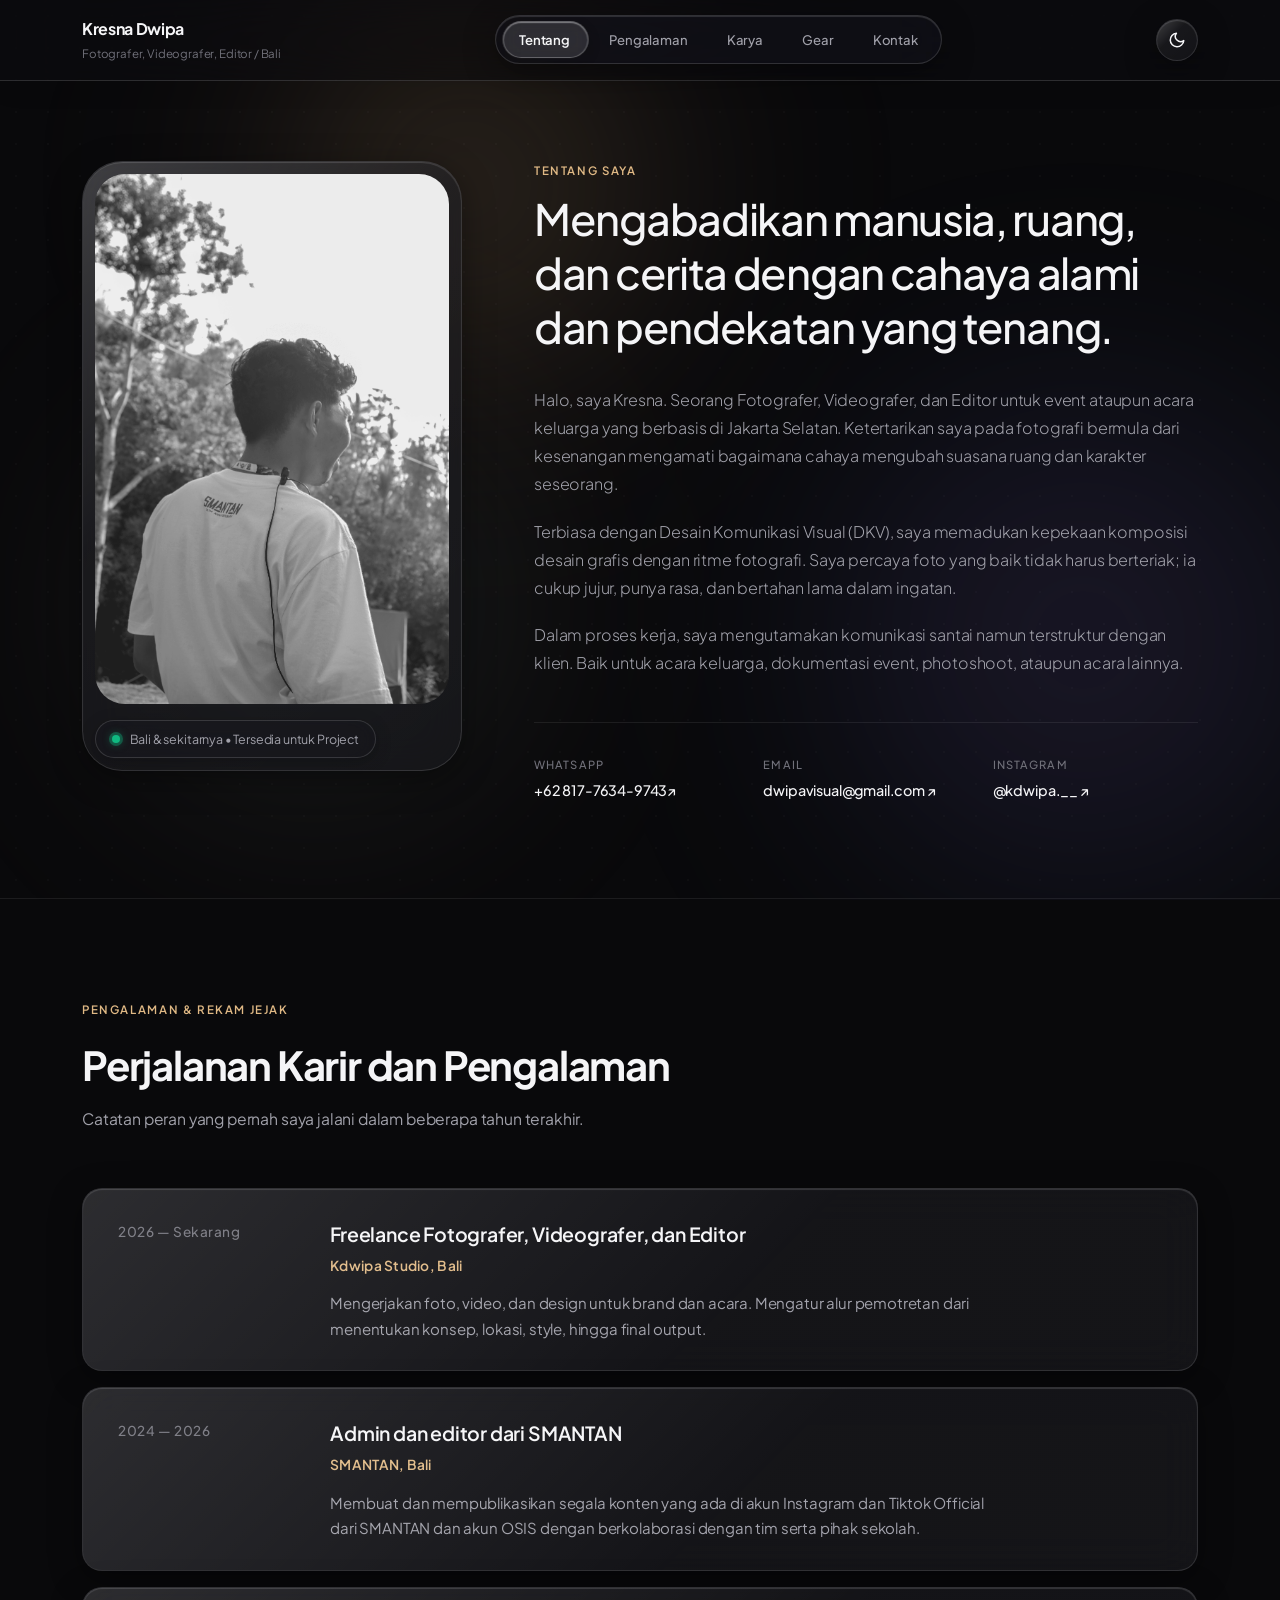
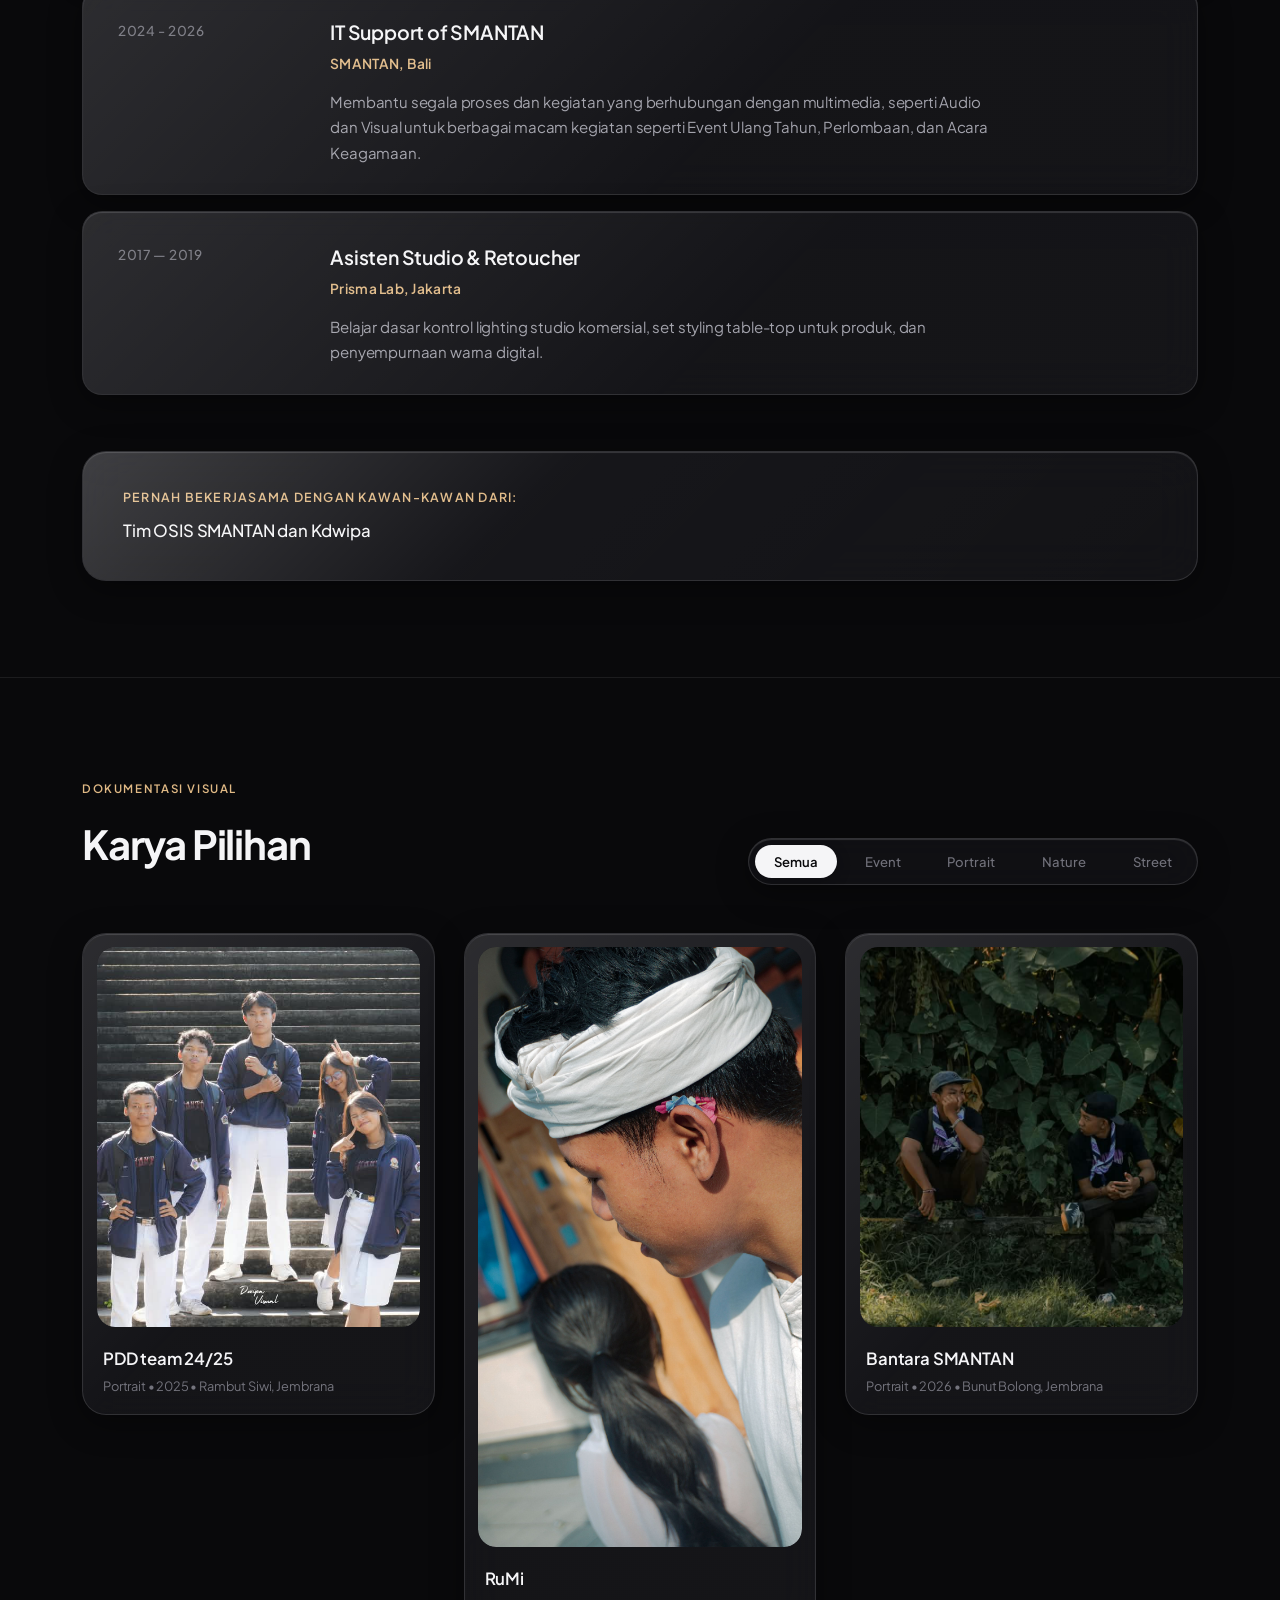
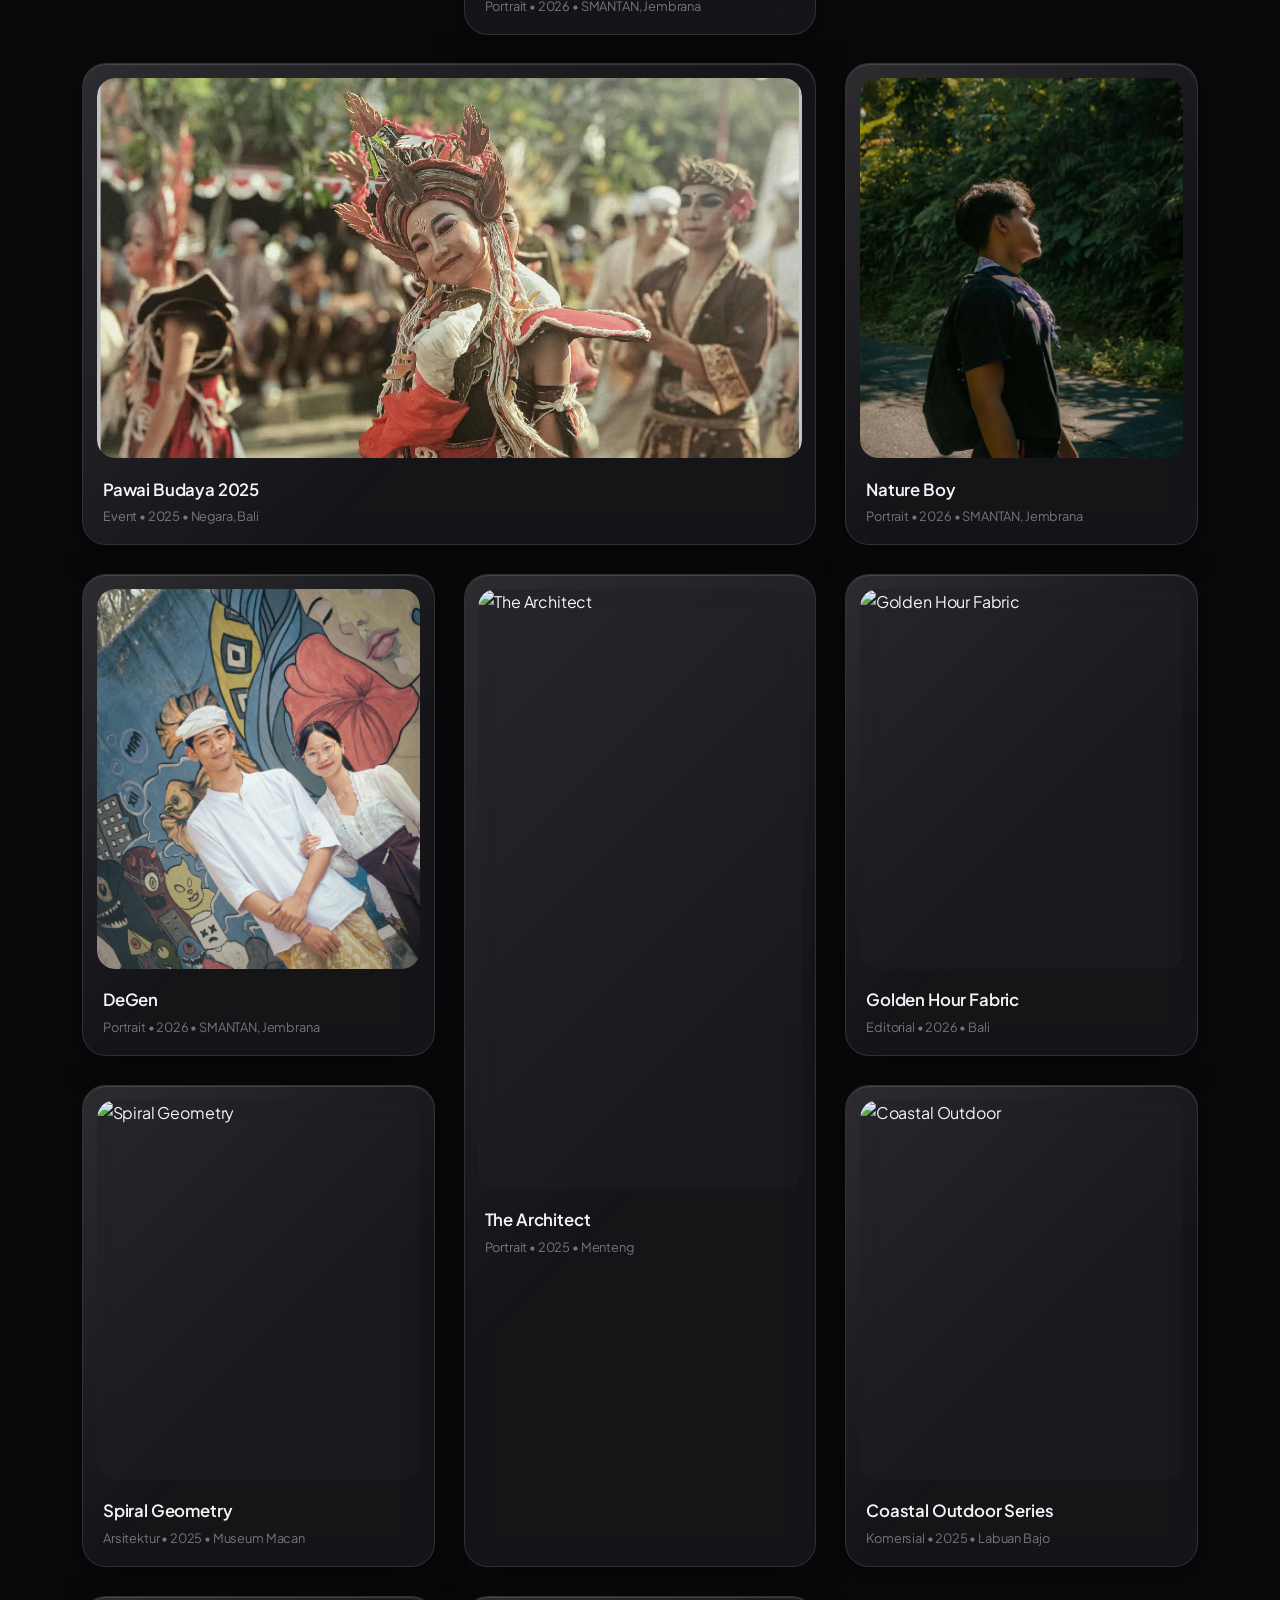
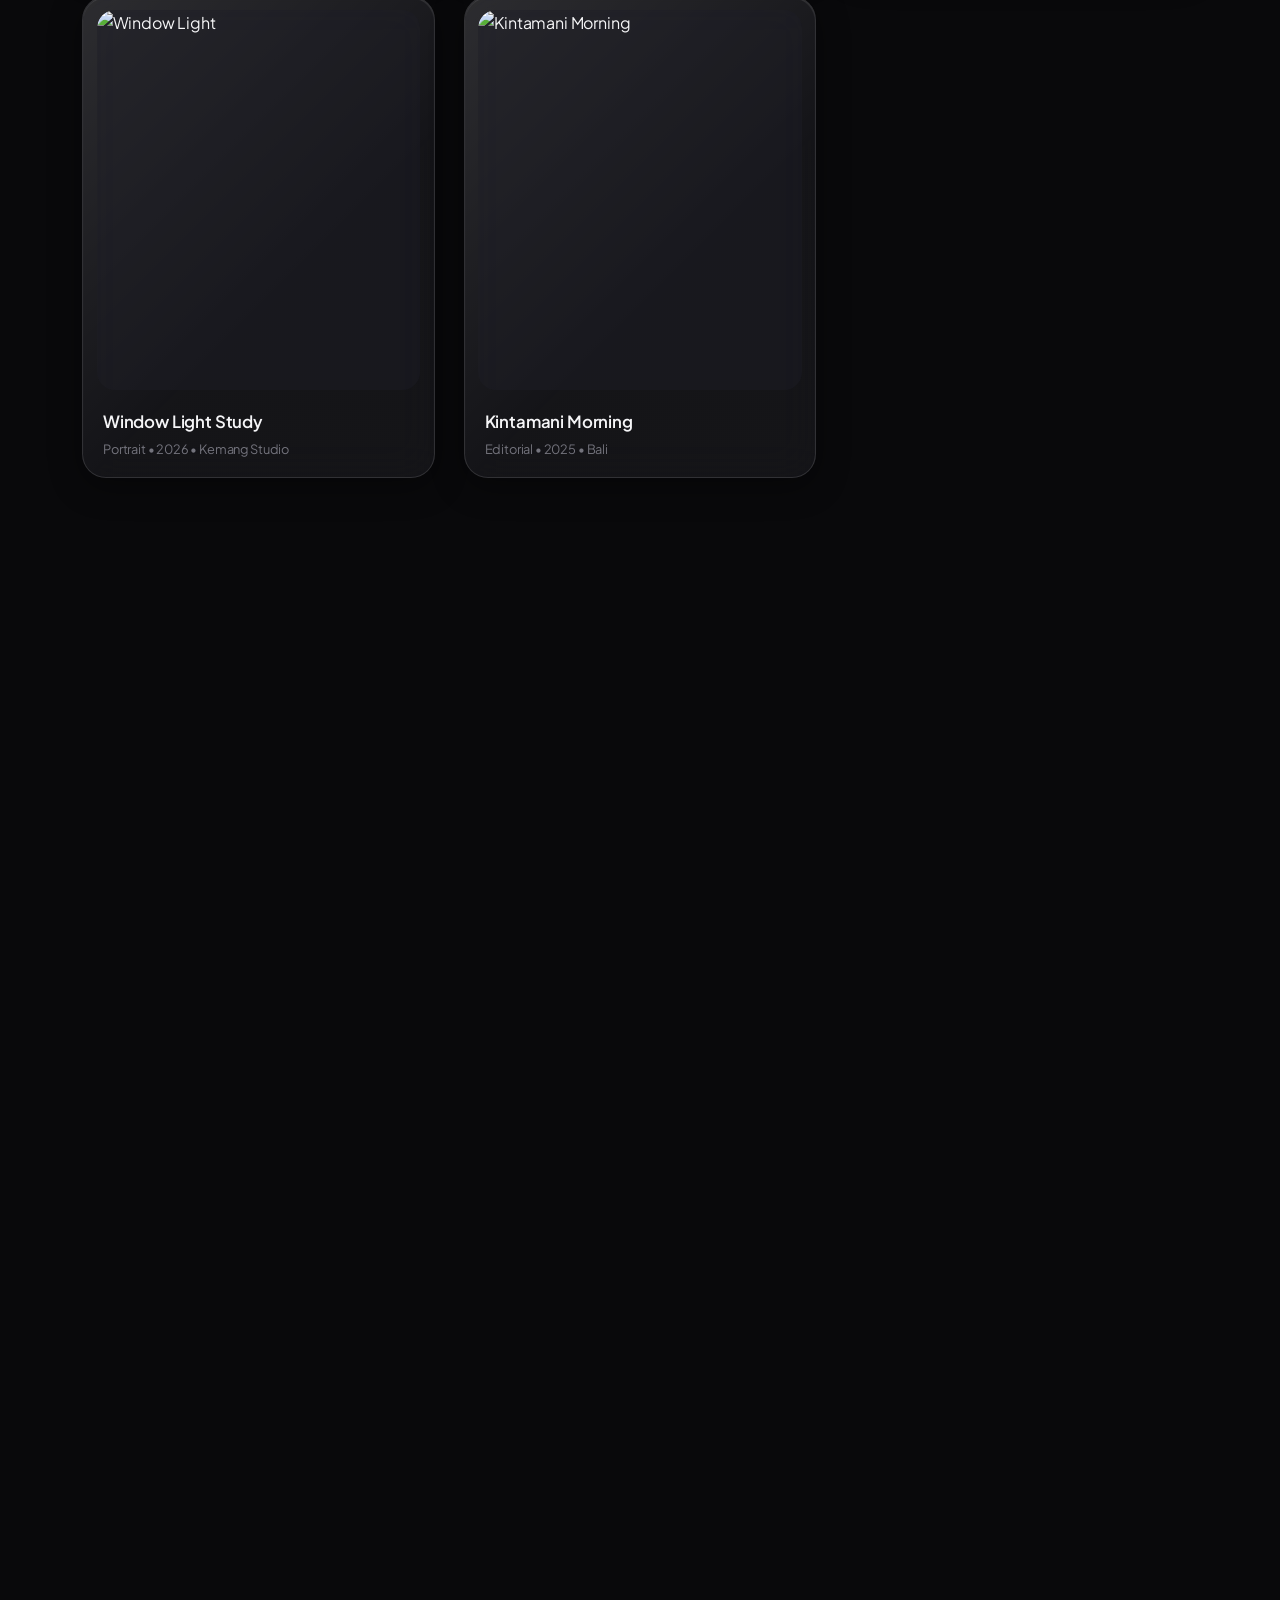
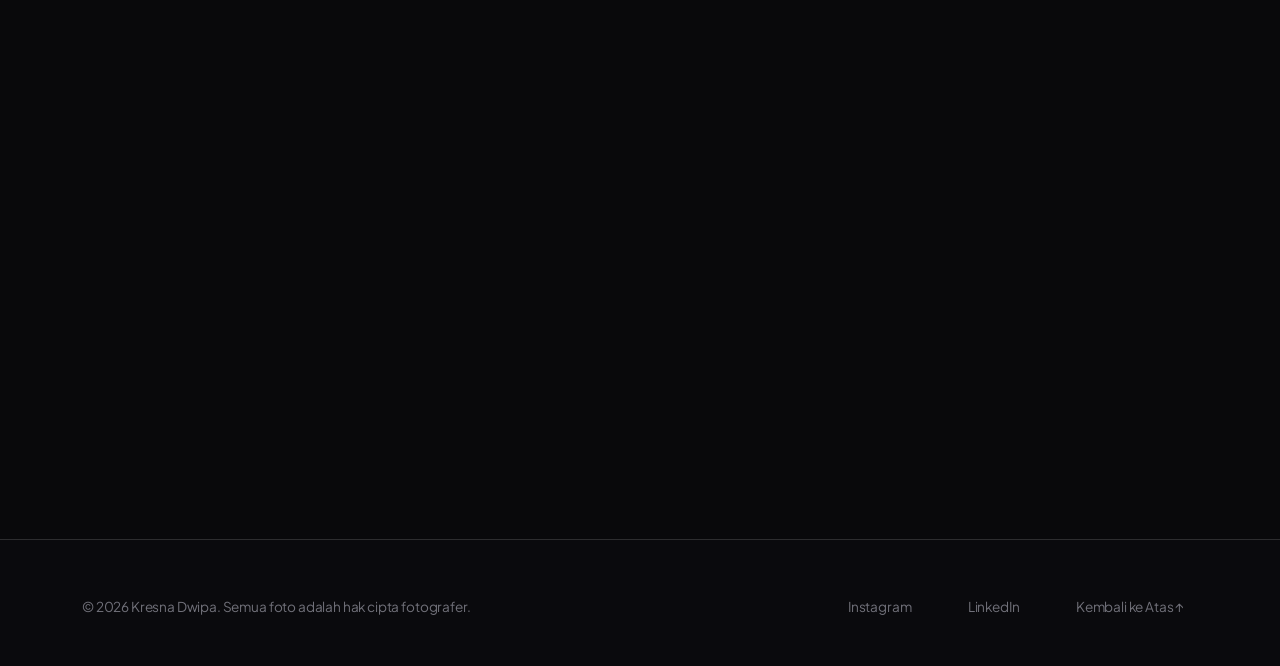
==== commit 6fb60bc7: "kdwipa" ====
--- a/index.html
+++ b/index.html
@@ -18,6 +18,14 @@
 </head>
 
 <body>
+
+  <!-- Ambient Liquid Glass Backdrop Elements -->
+  <div class="liquid-bg-canvas" aria-hidden="true">
+    <div class="liquid-orb liquid-orb-1"></div>
+    <div class="liquid-orb liquid-orb-2"></div>
+    <div class="liquid-orb liquid-orb-3"></div>
+    <div class="liquid-grid-overlay"></div>
+  </div>
 
   <!-- Floating Header -->
   <header class="header" id="header">
@@ -89,8 +97,8 @@
       <div class="container">
         <div class="about-grid">
 
-          <div class="about-image-wrap reveal-child">
-            <img src="asset/this me.png" alt="kdwipa picture" loading="eager">
+          <div class="about-image">
+            <img src="asset/this me.png" alt="kdwipa picture" loading="lazy">
             <div class="location-pill">
               <span class="dot-pulse"></span>
               Bali & sekitarnya • Tersedia untuk Project
--- a/style.css
+++ b/style.css
@@ -7,53 +7,68 @@
 /* --- Design Tokens --- */
 :root,
 [data-theme="dark"] {
-  --bg: #0a0a0c;
-  --bg-surface: #121214;
-  --bg-subtle: #1a1a1f;
-  --bg-elevated: #202026;
-
-  --header-bg: rgba(10, 10, 12, 0.8);
-  --dock-bg: rgba(20, 20, 24, 0.65);
-  --indicator-bg: rgba(255, 255, 255, 0.1);
-
-  --border: rgba(255, 255, 255, 0.07);
-  --border-hover: rgba(255, 255, 255, 0.18);
-
-  --text-main: #f0f0f2;
-  --text-body: #9d9da6;
-  --text-muted: #636370;
-
-  --accent: #c8a97e;
-  --accent-glow: rgba(200, 169, 126, 0.15);
-
-  --shadow-sm: 0 2px 8px rgba(0, 0, 0, 0.25);
-  --shadow-md: 0 8px 30px rgba(0, 0, 0, 0.4);
-  --shadow-lg: 0 20px 60px rgba(0, 0, 0, 0.5);
+  --bg: #09090b;
+  --bg-surface: rgba(22, 22, 28, 0.55);
+  --bg-subtle: rgba(30, 30, 38, 0.45);
+  --bg-elevated: rgba(38, 38, 48, 0.65);
+
+  --header-bg: rgba(12, 12, 16, 0.6);
+  --dock-bg: rgba(22, 22, 30, 0.45);
+  --indicator-bg: rgba(255, 255, 255, 0.12);
+
+  /* Liquid Glass Specular Borders & Highlights */
+  --border: rgba(255, 255, 255, 0.08);
+  --border-glass: rgba(255, 255, 255, 0.14);
+  --border-glass-glow: rgba(255, 255, 255, 0.28);
+  --border-hover: rgba(255, 255, 255, 0.25);
+
+  --glass-specular: linear-gradient(135deg, rgba(255, 255, 255, 0.2) 0%, rgba(255, 255, 255, 0.03) 40%, rgba(255, 255, 255, 0.01) 100%);
+  --glass-specular-soft: linear-gradient(135deg, rgba(255, 255, 255, 0.12) 0%, rgba(255, 255, 255, 0.02) 60%);
+
+  --text-main: #f5f5f7;
+  --text-body: #a1a1aa;
+  --text-muted: #71717a;
+
+  --accent: #e0b985;
+  --accent-glow: rgba(224, 185, 133, 0.16);
+
+  --shadow-sm: 0 4px 16px rgba(0, 0, 0, 0.25);
+  --shadow-md: 0 12px 36px rgba(0, 0, 0, 0.35);
+  --shadow-lg: 0 24px 70px rgba(0, 0, 0, 0.5);
+  --shadow-glass: 0 8px 32px 0 rgba(0, 0, 0, 0.37), inset 0 1px 1px 0 rgba(255, 255, 255, 0.15);
+  --shadow-glass-hover: 0 16px 48px 0 rgba(0, 0, 0, 0.45), inset 0 1px 2px 0 rgba(255, 255, 255, 0.3);
 }
 
 [data-theme="light"] {
-  --bg: #f8f8fa;
-  --bg-surface: #ffffff;
-  --bg-subtle: #f0f0f3;
-  --bg-elevated: #e8e8ec;
-
-  --header-bg: rgba(248, 248, 250, 0.85);
-  --dock-bg: rgba(235, 235, 240, 0.7);
+  --bg: #f5f6fa;
+  --bg-surface: rgba(255, 255, 255, 0.65);
+  --bg-subtle: rgba(240, 242, 248, 0.6);
+  --bg-elevated: rgba(255, 255, 255, 0.85);
+
+  --header-bg: rgba(245, 246, 250, 0.68);
+  --dock-bg: rgba(255, 255, 255, 0.6);
   --indicator-bg: #ffffff;
 
-  --border: rgba(0, 0, 0, 0.07);
-  --border-hover: rgba(0, 0, 0, 0.18);
-
-  --text-main: #111115;
-  --text-body: #55555e;
-  --text-muted: #8a8a95;
-
-  --accent: #8b6f47;
-  --accent-glow: rgba(139, 111, 71, 0.1);
-
-  --shadow-sm: 0 2px 8px rgba(0, 0, 0, 0.06);
-  --shadow-md: 0 8px 30px rgba(0, 0, 0, 0.08);
-  --shadow-lg: 0 20px 60px rgba(0, 0, 0, 0.1);
+  --border: rgba(0, 0, 0, 0.06);
+  --border-glass: rgba(255, 255, 255, 0.65);
+  --border-glass-glow: rgba(255, 255, 255, 0.9);
+  --border-hover: rgba(0, 0, 0, 0.14);
+
+  --glass-specular: linear-gradient(135deg, rgba(255, 255, 255, 0.8) 0%, rgba(255, 255, 255, 0.25) 50%, rgba(255, 255, 255, 0.05) 100%);
+  --glass-specular-soft: linear-gradient(135deg, rgba(255, 255, 255, 0.7) 0%, rgba(255, 255, 255, 0.15) 70%);
+
+  --text-main: #141419;
+  --text-body: #52525c;
+  --text-muted: #828290;
+
+  --accent: #9a7238;
+  --accent-glow: rgba(154, 114, 56, 0.12);
+
+  --shadow-sm: 0 4px 16px rgba(0, 0, 0, 0.04);
+  --shadow-md: 0 12px 32px rgba(0, 0, 0, 0.08);
+  --shadow-lg: 0 24px 60px rgba(0, 0, 0, 0.12);
+  --shadow-glass: 0 8px 32px 0 rgba(31, 38, 135, 0.07), inset 0 1px 1px 0 rgba(255, 255, 255, 0.9);
+  --shadow-glass-hover: 0 16px 40px 0 rgba(31, 38, 135, 0.12), inset 0 1px 2px 0 rgba(255, 255, 255, 1);
 }
 
 :root {
@@ -88,7 +103,93 @@
   line-height: 1.65;
   letter-spacing: -0.01em;
   overflow-x: hidden;
+  position: relative;
+  min-height: 100vh;
   transition: background-color 0.4s var(--ease-out), color 0.4s var(--ease-out);
+}
+
+/* ==========================================================================
+   LIQUID GLASS AMBIENT LIGHTS & REFRACTIONS
+   ========================================================================== */
+.liquid-bg-canvas {
+  position: fixed;
+  top: 0;
+  left: 0;
+  width: 100vw;
+  height: 100vh;
+  pointer-events: none;
+  z-index: 0;
+  overflow: hidden;
+}
+
+.liquid-orb {
+  position: absolute;
+  border-radius: 50%;
+  filter: blur(90px);
+  opacity: 0.45;
+  mix-blend-mode: screen;
+  will-change: transform;
+  animation: floatOrb 22s ease-in-out infinite alternate;
+}
+
+[data-theme="light"] .liquid-orb {
+  mix-blend-mode: multiply;
+  opacity: 0.35;
+  filter: blur(80px);
+}
+
+.liquid-orb-1 {
+  width: 550px;
+  height: 550px;
+  top: -10%;
+  left: 15%;
+  background: radial-gradient(circle, rgba(224, 185, 133, 0.45) 0%, rgba(200, 140, 80, 0.15) 50%, transparent 75%);
+}
+
+.liquid-orb-2 {
+  width: 650px;
+  height: 650px;
+  top: 35%;
+  right: -10%;
+  background: radial-gradient(circle, rgba(140, 110, 220, 0.35) 0%, rgba(90, 120, 240, 0.1) 60%, transparent 80%);
+  animation-duration: 28s;
+  animation-delay: -7s;
+}
+
+.liquid-orb-3 {
+  width: 500px;
+  height: 500px;
+  bottom: 5%;
+  left: 5%;
+  background: radial-gradient(circle, rgba(70, 180, 200, 0.3) 0%, rgba(224, 185, 133, 0.15) 50%, transparent 75%);
+  animation-duration: 25s;
+  animation-delay: -14s;
+}
+
+.liquid-grid-overlay {
+  position: absolute;
+  inset: 0;
+  background-image: radial-gradient(rgba(255, 255, 255, 0.04) 1px, transparent 1px);
+  background-size: 32px 32px;
+  opacity: 0.6;
+}
+
+[data-theme="light"] .liquid-grid-overlay {
+  background-image: radial-gradient(rgba(0, 0, 0, 0.03) 1px, transparent 1px);
+}
+
+@keyframes floatOrb {
+  0% {
+    transform: translate(0, 0) scale(1) rotate(0deg);
+  }
+
+  50% {
+    transform: translate(60px, 40px) scale(1.1) rotate(45deg);
+  }
+
+  100% {
+    transform: translate(-40px, 80px) scale(0.95) rotate(-30deg);
+  }
 }
 
 .container {
@@ -96,6 +197,13 @@
   max-width: var(--max-w);
   margin: 0 auto;
   padding: 0 2rem;
+  position: relative;
+  z-index: 1;
+}
+
+main {
+  position: relative;
+  z-index: 1;
 }
 
 a {
@@ -111,26 +219,29 @@
 }
 
 /* ==========================================================================
-   FLOATING NAVIGATION
+   FLOATING NAVIGATION — LIQUID GLASS
    ========================================================================== */
 .header {
   position: sticky;
   top: 0;
   background: var(--header-bg);
-  backdrop-filter: blur(24px) saturate(1.2);
-  -webkit-backdrop-filter: blur(24px) saturate(1.2);
-  border-bottom: 1px solid var(--border);
+  backdrop-filter: blur(28px) saturate(1.8);
+  -webkit-backdrop-filter: blur(28px) saturate(1.8);
+  border-bottom: 1px solid var(--border-glass);
+  box-shadow: 0 4px 30px rgba(0, 0, 0, 0.08);
   z-index: 100;
-  padding: 0.9rem 0;
-  transition: background-color 0.4s var(--ease-out),
-    border-color 0.4s var(--ease-out),
-    padding 0.3s ease,
-    box-shadow 0.3s ease;
+  padding: 0.95rem 0;
+  transition: background-color 0.5s var(--ease-out),
+    border-color 0.5s var(--ease-out),
+    padding 0.4s ease,
+    box-shadow 0.4s ease;
 }
 
 .header.scrolled {
-  padding: 0.65rem 0;
-  box-shadow: var(--shadow-sm);
+  padding: 0.7rem 0;
+  background: var(--header-bg);
+  border-bottom: 1px solid var(--border-glass-glow);
+  box-shadow: 0 10px 35px rgba(0, 0, 0, 0.25), inset 0 -1px 0 rgba(255, 255, 255, 0.08);
 }
 
 .header-inner {
@@ -161,7 +272,7 @@
   transition: color 0.3s ease;
 }
 
-/* Floating Pill Dock Nav */
+/* Floating Pill Dock Nav — Liquid Glass */
 .nav-wrapper {
   position: relative;
 }
@@ -170,30 +281,37 @@
   position: relative;
   display: flex;
   align-items: center;
-  gap: 0.2rem;
+  gap: 0.25rem;
   background: var(--dock-bg);
-  padding: 0.3rem;
+  padding: 0.35rem;
   border-radius: 40px;
-  border: 1px solid var(--border);
-  backdrop-filter: blur(14px);
-  -webkit-backdrop-filter: blur(14px);
-  box-shadow: var(--shadow-sm);
-  transition: background-color 0.4s var(--ease-out),
-    border-color 0.4s var(--ease-out);
+  border: 1px solid var(--border-glass);
+  backdrop-filter: blur(28px) saturate(1.8);
+  -webkit-backdrop-filter: blur(28px) saturate(1.8);
+  box-shadow: var(--shadow-glass);
+  transition: all 0.4s var(--ease-out);
+}
+
+.nav:hover {
+  border-color: var(--border-glass-glow);
+  box-shadow: var(--shadow-glass-hover);
 }
 
 /* Sliding pill indicator */
 .nav-indicator {
   position: absolute;
-  top: 4px;
-  left: 4px;
-  height: calc(100% - 8px);
+  top: 5px;
+  left: 5px;
+  height: calc(100% - 10px);
   width: 0;
   background: var(--indicator-bg);
   border-radius: 30px;
-  box-shadow: 0 1px 6px rgba(0, 0, 0, 0.08);
-  transition: transform 0.35s var(--ease-spring),
-    width 0.35s var(--ease-spring),
+  border: 1px solid var(--border-glass-glow);
+  box-shadow: 0 4px 15px rgba(0, 0, 0, 0.12), inset 0 1px 1px rgba(255, 255, 255, 0.4);
+  backdrop-filter: blur(12px);
+  -webkit-backdrop-filter: blur(12px);
+  transition: transform 0.65s var(--ease-spring),
+    width 0.65s var(--ease-spring),
     opacity 0.2s ease;
   pointer-events: none;
   z-index: 1;
@@ -205,9 +323,9 @@
   font-size: 0.82rem;
   font-weight: 500;
   color: var(--text-body);
-  padding: 0.42rem 1rem;
+  padding: 0.45rem 1.1rem;
   border-radius: 30px;
-  transition: color 0.25s ease;
+  transition: color 0.25s ease, transform 0.2s ease;
   white-space: nowrap;
 }
 
@@ -227,26 +345,41 @@
   gap: 0.75rem;
 }
 
-/* Theme Toggle */
+/* Theme Toggle — Liquid Glass Orb Button */
 .theme-toggle {
   position: relative;
-  width: 40px;
-  height: 40px;
+  width: 42px;
+  height: 42px;
   display: flex;
   align-items: center;
   justify-content: center;
   background: var(--bg-surface);
-  border: 1px solid var(--border);
+  border: 1px solid var(--border-glass);
+  backdrop-filter: blur(20px);
+  -webkit-backdrop-filter: blur(20px);
   border-radius: 50%;
   cursor: pointer;
-  transition: all 0.25s ease;
+  box-shadow: var(--shadow-glass);
+  transition: all 0.3s var(--ease-spring);
   outline: none;
+  overflow: hidden;
+}
+
+.theme-toggle::before {
+  content: '';
+  position: absolute;
+  top: 0;
+  left: 0;
+  width: 100%;
+  height: 100%;
+  background: var(--glass-specular);
+  pointer-events: none;
 }
 
 .theme-toggle:hover {
-  border-color: var(--border-hover);
-  background: var(--bg-subtle);
-  transform: scale(1.08);
+  border-color: var(--border-glass-glow);
+  transform: translateY(-2px) scale(1.05);
+  box-shadow: var(--shadow-glass-hover);
 }
 
 .theme-icon {
@@ -254,6 +387,7 @@
   height: 18px;
   stroke: var(--text-main);
   position: absolute;
+  z-index: 2;
   transition: transform 0.5s var(--ease-spring), opacity 0.3s ease;
 }
 
@@ -281,18 +415,22 @@
 .mobile-toggle {
   display: none;
   background: var(--bg-surface);
-  border: 1px solid var(--border);
-  border-radius: 10px;
-  padding: 0.55rem;
+  border: 1px solid var(--border-glass);
+  backdrop-filter: blur(20px);
+  -webkit-backdrop-filter: blur(20px);
+  border-radius: 12px;
+  padding: 0.6rem;
   cursor: pointer;
   flex-direction: column;
   gap: 5px;
   outline: none;
+  box-shadow: var(--shadow-glass);
   transition: all 0.25s ease;
 }
 
 .mobile-toggle:hover {
-  border-color: var(--border-hover);
+  border-color: var(--border-glass-glow);
+  transform: scale(1.05);
 }
 
 .mobile-toggle .bar {
@@ -382,8 +520,8 @@
 .reveal-child {
   opacity: 0;
   transform: translateY(24px);
-  transition: opacity 0.6s var(--ease-out) var(--delay, 0s),
-    transform 0.6s var(--ease-out) var(--delay, 0s);
+  transition: opacity 0.6s var(--ease-out) var(--delay, 1s),
+    transform 0.6s var(--ease-out) var(--delay, 1s);
 }
 
 .reveal.visible .reveal-child {
@@ -444,41 +582,72 @@
   align-items: flex-start;
 }
 
-.about-image-wrap {
-  position: relative;
-}
-
 .about-image {
+  position: relative;
+  display: inline-block;
+  padding: 12px;
+  background: var(--bg-surface);
+  backdrop-filter: blur(20px);
+  -webkit-backdrop-filter: blur(20px);
+  border: 1px solid var(--border-glass);
+  border-radius: 40px;
+  box-shadow: var(--shadow-glass);
+  transition: transform 0.5s var(--ease-spring), border-color 0.4s ease, box-shadow 0.4s ease;
+}
+
+.about-image::before {
+  content: '';
+  position: absolute;
+  inset: 0;
+  border-radius: 40px;
+  background: var(--glass-specular);
+  pointer-events: none;
+}
+
+.about-image:hover {
+  transform: translateY(-4px) scale(1.01);
+  border-color: var(--border-glass-glow);
+  box-shadow: var(--shadow-glass-hover);
+}
+
+.about-image img {
+  display: block;
   width: 100%;
-  height: 500px;
-  object-fit: cover;
-  border-radius: 8px;
-  filter: contrast(1.02) saturate(1.05);
-  transition: transform 0.6s var(--ease-out);
-}
-
-.about-image-wrap:hover .about-image {
-  transform: scale(1.015);
-}
-
-/* Pulsing availability dot */
+  border-radius: 30px;
+  filter: contrast(1.03) saturate(1.05);
+}
+
+/* Pulsing availability dot — liquid glass pill */
 .location-pill {
   margin-top: 1rem;
+  padding: 0.5rem 1rem;
+  background: var(--bg-surface);
+  backdrop-filter: blur(16px);
+  -webkit-backdrop-filter: blur(16px);
+  border: 1px solid var(--border-glass);
+  border-radius: 30px;
   font-size: 0.78rem;
-  color: var(--text-muted);
-  display: flex;
+  color: var(--text-body);
+  display: inline-flex;
   align-items: center;
-  gap: 0.5rem;
-  transition: color 0.3s ease;
+  gap: 0.6rem;
+  box-shadow: var(--shadow-sm);
+  transition: all 0.3s ease;
+}
+
+.location-pill:hover {
+  border-color: var(--border-glass-glow);
+  color: var(--text-main);
 }
 
 .dot-pulse {
-  width: 7px;
-  height: 7px;
+  width: 8px;
+  height: 8px;
   border-radius: 50%;
-  background: #22c55e;
+  background: #10b981;
   position: relative;
   flex-shrink: 0;
+  box-shadow: 0 0 10px rgba(16, 185, 129, 0.6);
 }
 
 .dot-pulse::after {
@@ -486,10 +655,10 @@
   position: absolute;
   top: -3px;
   left: -3px;
-  width: 13px;
-  height: 13px;
+  width: 14px;
+  height: 14px;
   border-radius: 50%;
-  background: rgba(34, 197, 94, 0.3);
+  background: rgba(16, 185, 129, 0.35);
   animation: pulse-ring 2s ease-out infinite;
 }
 
@@ -500,7 +669,7 @@
   }
 
   100% {
-    transform: scale(1.6);
+    transform: scale(1.8);
     opacity: 0;
   }
 }
@@ -584,48 +753,68 @@
 .experience-list {
   display: flex;
   flex-direction: column;
+  gap: 1rem;
   margin-bottom: 3.5rem;
 }
 
 .experience-row {
   display: grid;
   grid-template-columns: 180px 1fr;
-  padding: 2.2rem 0;
-  border-bottom: 1px solid var(--border);
+  padding: 1.8rem 2.2rem;
+  background: var(--bg-surface);
+  border: 1px solid var(--border-glass);
+  backdrop-filter: blur(20px);
+  -webkit-backdrop-filter: blur(20px);
+  border-radius: 20px;
   gap: 2rem;
-  transition: border-color 0.3s ease, background-color 0.3s ease;
-  border-radius: 4px;
+  position: relative;
+  overflow: hidden;
+  box-shadow: var(--shadow-glass);
+  transition: all 0.4s var(--ease-spring);
+}
+
+.experience-row::before {
+  content: '';
+  position: absolute;
+  top: 0;
+  left: 0;
+  width: 100%;
+  height: 100%;
+  background: var(--glass-specular-soft);
+  pointer-events: none;
 }
 
 .experience-row:hover {
-  background: var(--accent-glow);
-}
-
-.experience-row:first-child {
-  border-top: 1px solid var(--border);
+  transform: translateY(-3px) scale(1.008);
+  border-color: var(--border-glass-glow);
+  box-shadow: var(--shadow-glass-hover);
+  background: var(--bg-elevated);
 }
 
 .exp-year {
   font-size: 0.85rem;
   color: var(--text-muted);
-  font-weight: 400;
+  font-weight: 500;
   padding-top: 0.2rem;
+  letter-spacing: 0.04em;
   transition: color 0.3s ease;
 }
 
 .exp-title {
-  font-size: 1.2rem;
+  font-size: 1.22rem;
   font-weight: 600;
   color: var(--text-main);
-  margin-bottom: 0.25rem;
+  margin-bottom: 0.3rem;
+  letter-spacing: -0.01em;
   transition: color 0.3s ease;
 }
 
 .exp-place {
-  font-size: 0.85rem;
+  font-size: 0.86rem;
   color: var(--accent);
-  margin-bottom: 0.75rem;
-  font-weight: 500;
+  margin-bottom: 0.8rem;
+  font-weight: 600;
+  letter-spacing: 0.02em;
   transition: color 0.3s ease;
 }
 
@@ -638,27 +827,45 @@
 }
 
 .clients-section {
-  padding: 2rem;
+  padding: 2.2rem 2.5rem;
   background: var(--bg-surface);
-  border-radius: 8px;
-  border: 1px solid var(--border);
-  box-shadow: var(--shadow-sm);
-  transition: background-color 0.4s ease, border-color 0.4s ease;
+  border-radius: 24px;
+  border: 1px solid var(--border-glass);
+  backdrop-filter: blur(24px);
+  -webkit-backdrop-filter: blur(24px);
+  box-shadow: var(--shadow-glass);
+  position: relative;
+  overflow: hidden;
+  transition: all 0.4s var(--ease-spring);
+}
+
+.clients-section::before {
+  content: '';
+  position: absolute;
+  inset: 0;
+  background: var(--glass-specular);
+  pointer-events: none;
+}
+
+.clients-section:hover {
+  border-color: var(--border-glass-glow);
+  box-shadow: var(--shadow-glass-hover);
 }
 
 .clients-label {
   font-size: 0.78rem;
   text-transform: uppercase;
-  letter-spacing: 0.08em;
-  color: var(--text-muted);
+  letter-spacing: 0.1em;
+  color: var(--accent);
   display: block;
-  margin-bottom: 0.5rem;
+  margin-bottom: 0.6rem;
+  font-weight: 600;
+  transition: color 0.3s ease;
+}
+
+.clients-list {
+  font-size: 1.05rem;
   font-weight: 500;
-  transition: color 0.3s ease;
-}
-
-.clients-list {
-  font-size: 0.95rem;
   color: var(--text-main);
   line-height: 1.65;
   transition: color 0.3s ease;
@@ -683,49 +890,76 @@
 
 .filter-bar {
   display: flex;
-  gap: 0.4rem;
+  gap: 0.5rem;
+  padding: 0.35rem;
+  background: var(--bg-surface);
+  border: 1px solid var(--border-glass);
+  backdrop-filter: blur(20px);
+  -webkit-backdrop-filter: blur(20px);
+  border-radius: 40px;
+  box-shadow: var(--shadow-glass);
   flex-wrap: wrap;
 }
 
 .filter-btn {
   background: transparent;
-  border: 1px solid var(--border);
+  border: 1px solid transparent;
   color: var(--text-muted);
-  padding: 0.45rem 1.1rem;
+  padding: 0.45rem 1.15rem;
   border-radius: 30px;
   font-family: var(--font-sans);
-  font-size: 0.8rem;
+  font-size: 0.82rem;
   font-weight: 500;
   cursor: pointer;
-  transition: all 0.25s ease;
+  transition: all 0.25s var(--ease-spring);
 }
 
 .filter-btn:hover {
   color: var(--text-main);
-  border-color: var(--border-hover);
-  background: var(--bg-subtle);
+  background: rgba(255, 255, 255, 0.06);
 }
 
 .filter-btn.active {
   background: var(--text-main);
   color: var(--bg);
-  border-color: var(--text-main);
+  border-color: transparent;
   font-weight: 600;
+  box-shadow: 0 4px 15px rgba(0, 0, 0, 0.2);
 }
 
 .works-grid {
   display: grid;
   grid-template-columns: repeat(3, 1fr);
-  gap: 1.5rem;
+  gap: 1.8rem;
 }
 
 .work-item {
   cursor: pointer;
-  transition: transform 0.4s var(--ease-out);
+  padding: 0.85rem;
+  background: var(--bg-surface);
+  border: 1px solid var(--border-glass);
+  backdrop-filter: blur(20px);
+  -webkit-backdrop-filter: blur(20px);
+  border-radius: 24px;
+  box-shadow: var(--shadow-glass);
+  transition: all 0.45s var(--ease-spring);
+  position: relative;
+  overflow: hidden;
+}
+
+.work-item::before {
+  content: '';
+  position: absolute;
+  inset: 0;
+  border-radius: 24px;
+  background: var(--glass-specular-soft);
+  pointer-events: none;
 }
 
 .work-item:hover {
-  transform: translateY(-4px);
+  transform: translateY(-6px) scale(1.015);
+  border-color: var(--border-glass-glow);
+  box-shadow: var(--shadow-glass-hover);
 }
 
 .work-item.work-tall {
@@ -743,16 +977,17 @@
 .work-img-box {
   position: relative;
   overflow: hidden;
-  border-radius: 6px;
-  background: var(--bg-surface);
-  margin-bottom: 0.75rem;
+  border-radius: 18px;
+  background: var(--bg-subtle);
+  margin-bottom: 0.9rem;
 }
 
 .work-img-box img {
   width: 100%;
   height: 380px;
   object-fit: cover;
-  transition: transform 0.7s var(--ease-out), filter 0.5s ease;
+  border-radius: 18px;
+  transition: transform 0.8s var(--ease-out), filter 0.5s ease;
 }
 
 .work-tall .work-img-box img {
@@ -760,11 +995,11 @@
 }
 
 .work-item:hover .work-img-box img {
-  transform: scale(1.05);
-  filter: brightness(0.7);
-}
-
-/* Hover overlay on gallery */
+  transform: scale(1.06);
+  filter: brightness(0.82) saturate(1.1);
+}
+
+/* Hover overlay on gallery — Liquid Glass Pill button */
 .work-overlay {
   position: absolute;
   top: 0;
@@ -775,6 +1010,7 @@
   align-items: center;
   justify-content: center;
   opacity: 0;
+  background: radial-gradient(circle, rgba(0, 0, 0, 0.3) 0%, transparent 80%);
   transition: opacity 0.4s ease;
   z-index: 2;
   pointer-events: none;
@@ -787,40 +1023,47 @@
 .overlay-label {
   display: inline-flex;
   align-items: center;
-  gap: 0.4rem;
-  padding: 0.6rem 1.4rem;
-  background: rgba(255, 255, 255, 0.15);
-  backdrop-filter: blur(8px);
-  border: 1px solid rgba(255, 255, 255, 0.25);
+  gap: 0.5rem;
+  padding: 0.7rem 1.6rem;
+  background: rgba(255, 255, 255, 0.2);
+  backdrop-filter: blur(16px) saturate(1.8);
+  -webkit-backdrop-filter: blur(16px) saturate(1.8);
+  border: 1px solid rgba(255, 255, 255, 0.4);
+  box-shadow: 0 8px 30px rgba(0, 0, 0, 0.25), inset 0 1px 1px rgba(255, 255, 255, 0.6);
   border-radius: 30px;
   color: #ffffff;
-  font-size: 0.82rem;
+  font-size: 0.85rem;
   font-weight: 600;
-  letter-spacing: 0.04em;
-  transform: translateY(8px);
+  letter-spacing: 0.05em;
+  transform: translateY(10px) scale(0.95);
   transition: transform 0.4s var(--ease-spring);
 }
 
 .work-item:hover .overlay-label {
-  transform: translateY(0);
+  transform: translateY(0) scale(1);
+}
+
+.work-caption {
+  padding: 0.2rem 0.4rem;
 }
 
 .work-title {
-  font-size: 1rem;
-  font-weight: 500;
-  color: var(--text-main);
-  margin-bottom: 0.15rem;
+  font-size: 1.05rem;
+  font-weight: 600;
+  color: var(--text-main);
+  margin-bottom: 0.2rem;
+  letter-spacing: -0.01em;
   transition: color 0.3s ease;
 }
 
 .work-meta {
-  font-size: 0.78rem;
+  font-size: 0.8rem;
   color: var(--text-muted);
   transition: color 0.3s ease;
 }
 
 /* ==========================================================================
-   4. GEAR
+   4. GEAR — LIQUID GLASS
    ========================================================================== */
 .gear-section {
   border-top: 1px solid var(--border);
@@ -830,57 +1073,103 @@
 .gear-list {
   display: flex;
   flex-direction: column;
+  gap: 1rem;
 }
 
 .gear-row {
   display: grid;
   grid-template-columns: 220px 1fr;
-  padding: 1.6rem 0;
-  border-bottom: 1px solid var(--border);
+  padding: 1.8rem 2.2rem;
+  background: var(--bg-surface);
+  border: 1px solid var(--border-glass);
+  backdrop-filter: blur(20px);
+  -webkit-backdrop-filter: blur(20px);
+  border-radius: 20px;
   gap: 2rem;
-  font-size: 0.94rem;
-  transition: border-color 0.3s ease, background-color 0.3s ease;
-  border-radius: 4px;
+  font-size: 0.95rem;
+  box-shadow: var(--shadow-glass);
+  position: relative;
+  overflow: hidden;
+  transition: all 0.35s var(--ease-spring);
+}
+
+.gear-row::before {
+  content: '';
+  position: absolute;
+  top: 0;
+  left: 0;
+  width: 100%;
+  height: 100%;
+  background: var(--glass-specular-soft);
+  pointer-events: none;
 }
 
 .gear-row:hover {
-  background: var(--accent-glow);
-}
-
-.gear-row:first-child {
-  border-top: 1px solid var(--border);
+  transform: translateY(-3px) scale(1.008);
+  border-color: var(--border-glass-glow);
+  box-shadow: var(--shadow-glass-hover);
+  background: var(--bg-elevated);
 }
 
 .gear-cat {
-  color: var(--text-muted);
-  font-weight: 500;
+  color: var(--accent);
+  font-weight: 600;
+  letter-spacing: 0.05em;
+  text-transform: uppercase;
+  font-size: 0.85rem;
+  display: flex;
+  align-items: center;
   transition: color 0.3s ease;
 }
 
 .gear-items {
   color: var(--text-main);
-  line-height: 1.6;
+  line-height: 1.65;
+  font-weight: 400;
   transition: color 0.3s ease;
 }
 
 /* ==========================================================================
-   5. CONTACT
+   5. CONTACT — LIQUID GLASS CONTAINER
    ========================================================================== */
 .contact-section {
   border-top: 1px solid var(--border);
+  position: relative;
+  transition: background-color 0.4s ease, border-color 0.4s ease;
+}
+
+.contact-box {
+  max-width: 720px;
+  margin: 0 auto;
+  padding: 3.5rem;
   background: var(--bg-surface);
-  transition: background-color 0.4s ease, border-color 0.4s ease;
-}
-
-.contact-box {
-  max-width: 680px;
-  margin: 0 auto;
+  border: 1px solid var(--border-glass);
+  backdrop-filter: blur(32px) saturate(1.8);
+  -webkit-backdrop-filter: blur(32px) saturate(1.8);
+  border-radius: 32px;
+  box-shadow: var(--shadow-glass);
+  position: relative;
+  overflow: hidden;
+  transition: border-color 0.4s ease, box-shadow 0.4s ease;
+}
+
+.contact-box::before {
+  content: '';
+  position: absolute;
+  inset: 0;
+  background: var(--glass-specular);
+  pointer-events: none;
+}
+
+.contact-box:hover {
+  border-color: var(--border-glass-glow);
+  box-shadow: var(--shadow-glass-hover);
 }
 
 .contact-title {
-  font-size: clamp(1.8rem, 3.2vw, 2.4rem);
+  font-size: clamp(1.8rem, 3.2vw, 2.5rem);
   font-weight: 700;
-  line-height: 1.3;
+  line-height: 1.28;
   letter-spacing: -0.03em;
   color: var(--text-main);
   margin: 0.5rem 0 1.2rem;
@@ -891,14 +1180,14 @@
   font-size: 1rem;
   color: var(--text-body);
   line-height: 1.7;
-  margin-bottom: 2rem;
+  margin-bottom: 2.2rem;
   transition: color 0.3s ease;
 }
 
 .contact-links-grid {
   display: flex;
   flex-direction: column;
-  gap: 0.75rem;
+  gap: 0.85rem;
   margin-bottom: 2.5rem;
 }
 
@@ -906,71 +1195,87 @@
   display: flex;
   justify-content: space-between;
   align-items: center;
-  padding: 1.1rem 1.4rem;
-  border: 1px solid var(--border);
-  border-radius: 8px;
-  background: var(--bg);
-  color: var(--text-main);
-  font-size: 0.92rem;
+  padding: 1.15rem 1.6rem;
+  border: 1px solid var(--border-glass);
+  border-radius: 16px;
+  background: var(--bg-subtle);
+  backdrop-filter: blur(16px);
+  -webkit-backdrop-filter: blur(16px);
+  color: var(--text-main);
+  font-size: 0.94rem;
   font-weight: 500;
-  transition: all 0.25s ease;
+  position: relative;
+  overflow: hidden;
+  box-shadow: var(--shadow-sm);
+  transition: all 0.3s var(--ease-spring);
+}
+
+.contact-btn::before {
+  content: '';
+  position: absolute;
+  inset: 0;
+  background: var(--glass-specular-soft);
+  pointer-events: none;
 }
 
 .contact-btn:hover {
-  border-color: var(--accent);
-  background: var(--accent-glow);
-  transform: translateY(-2px);
-  box-shadow: var(--shadow-sm);
+  border-color: var(--border-glass-glow);
+  background: var(--bg-elevated);
+  transform: translateY(-3px) scale(1.01);
+  box-shadow: var(--shadow-glass-hover);
 }
 
 .contact-btn .arrow {
-  color: var(--text-muted);
-  transition: transform 0.25s ease, color 0.25s ease;
+  color: var(--accent);
+  font-size: 1.1rem;
+  transition: transform 0.3s var(--ease-spring);
 }
 
 .contact-btn:hover .arrow {
-  transform: translate(2px, -2px);
-  color: var(--accent);
+  transform: translate(3px, -3px);
 }
 
 /* Form */
 .form-wrapper {
   padding-top: 2rem;
-  border-top: 1px solid var(--border);
+  border-top: 1px solid var(--border-glass);
   transition: border-color 0.3s ease;
 }
 
 .simple-form {
   display: flex;
   flex-direction: column;
-  gap: 1rem;
+  gap: 1.1rem;
 }
 
 .input-row {
   display: grid;
   grid-template-columns: 1fr 1fr;
-  gap: 1rem;
+  gap: 1.1rem;
 }
 
 .simple-form input,
 .simple-form textarea {
   width: 100%;
-  background: var(--bg);
-  border: 1px solid var(--border);
-  border-radius: 8px;
-  padding: 0.9rem 1.15rem;
+  background: var(--bg-subtle);
+  border: 1px solid var(--border-glass);
+  backdrop-filter: blur(16px);
+  -webkit-backdrop-filter: blur(16px);
+  border-radius: 14px;
+  padding: 1rem 1.25rem;
   font-family: var(--font-sans);
-  font-size: 0.9rem;
+  font-size: 0.92rem;
   color: var(--text-main);
   outline: none;
-  transition: border-color 0.25s ease, box-shadow 0.25s ease,
-    background-color 0.3s ease, color 0.3s ease;
+  box-shadow: inset 0 2px 4px rgba(0, 0, 0, 0.05);
+  transition: all 0.3s ease;
 }
 
 .simple-form input:focus,
 .simple-form textarea:focus {
-  border-color: var(--accent);
-  box-shadow: 0 0 0 3px var(--accent-glow);
+  border-color: var(--border-glass-glow);
+  background: var(--bg-surface);
+  box-shadow: 0 0 0 3px var(--accent-glow), 0 8px 24px rgba(0, 0, 0, 0.1);
 }
 
 .simple-form input::placeholder,
@@ -984,25 +1289,34 @@
 
 .submit-btn {
   align-self: flex-start;
-  padding: 0.85rem 1.8rem;
-  background: var(--text-main);
-  color: var(--bg);
-  border: none;
-  border-radius: 8px;
+  padding: 0.95rem 2.2rem;
+  background: linear-gradient(135deg, rgba(255, 255, 255, 0.95), rgba(230, 230, 235, 0.8));
+  color: #0d0d11;
+  border: 1px solid rgba(255, 255, 255, 0.6);
+  border-radius: 30px;
   font-family: var(--font-sans);
-  font-size: 0.88rem;
+  font-size: 0.9rem;
   font-weight: 600;
+  letter-spacing: 0.02em;
   cursor: pointer;
-  transition: opacity 0.2s ease, transform 0.2s ease, background-color 0.3s ease, color 0.3s ease;
+  box-shadow: 0 8px 25px rgba(0, 0, 0, 0.25), inset 0 1px 2px rgba(255, 255, 255, 0.9);
+  transition: all 0.3s var(--ease-spring);
+}
+
+[data-theme="light"] .submit-btn {
+  background: linear-gradient(135deg, #141419, #282832);
+  color: #ffffff;
+  border: 1px solid rgba(0, 0, 0, 0.2);
+  box-shadow: 0 8px 25px rgba(0, 0, 0, 0.15), inset 0 1px 1px rgba(255, 255, 255, 0.3);
 }
 
 .submit-btn:hover {
-  opacity: 0.88;
-  transform: translateY(-2px);
+  transform: translateY(-3px) scale(1.03);
+  box-shadow: 0 12px 35px rgba(0, 0, 0, 0.35);
 }
 
 /* ==========================================================================
-   LIGHTBOX
+   LIGHTBOX — LIQUID GLASS MODAL
    ========================================================================== */
 .lightbox {
   position: fixed;
@@ -1016,7 +1330,7 @@
   justify-content: center;
   opacity: 0;
   visibility: hidden;
-  transition: all 0.3s ease;
+  transition: all 0.35s ease;
 }
 
 .lightbox.active {
@@ -1030,8 +1344,9 @@
   left: 0;
   width: 100%;
   height: 100%;
-  background: rgba(6, 6, 8, 0.94);
-  backdrop-filter: blur(16px);
+  background: rgba(8, 8, 12, 0.85);
+  backdrop-filter: blur(28px) saturate(1.8);
+  -webkit-backdrop-filter: blur(28px) saturate(1.8);
 }
 
 .lightbox-content {
@@ -1039,16 +1354,23 @@
   z-index: 2;
   max-width: 90vw;
   max-height: 88vh;
+  padding: 1.2rem;
+  background: rgba(22, 22, 30, 0.55);
+  border: 1px solid var(--border-glass-glow);
+  backdrop-filter: blur(32px);
+  -webkit-backdrop-filter: blur(32px);
+  border-radius: 28px;
+  box-shadow: var(--shadow-lg), inset 0 1px 2px rgba(255, 255, 255, 0.25);
   display: flex;
   flex-direction: column;
   align-items: center;
-  animation: lightboxIn 0.35s var(--ease-out);
+  animation: lightboxIn 0.4s var(--ease-spring);
 }
 
 @keyframes lightboxIn {
   from {
     opacity: 0;
-    transform: scale(0.95) translateY(10px);
+    transform: scale(0.92) translateY(20px);
   }
 
   to {
@@ -1059,80 +1381,97 @@
 
 .lightbox-close {
   position: absolute;
-  top: -45px;
-  right: 0;
-  background: none;
-  border: none;
-  color: var(--text-body);
-  font-size: 1.5rem;
+  top: 1rem;
+  right: 1.2rem;
+  width: 36px;
+  height: 36px;
+  display: flex;
+  align-items: center;
+  justify-content: center;
+  background: rgba(255, 255, 255, 0.12);
+  border: 1px solid rgba(255, 255, 255, 0.25);
+  border-radius: 50%;
+  color: #ffffff;
+  font-size: 1.1rem;
   cursor: pointer;
-  transition: color 0.2s ease, transform 0.2s ease;
+  backdrop-filter: blur(12px);
+  -webkit-backdrop-filter: blur(12px);
+  transition: all 0.25s var(--ease-spring);
 }
 
 .lightbox-close:hover {
-  color: #ffffff;
-  transform: scale(1.15);
+  background: rgba(255, 255, 255, 0.25);
+  transform: scale(1.1) rotate(90deg);
 }
 
 .lightbox-img {
-  max-width: 85vw;
-  max-height: 75vh;
+  max-width: 82vw;
+  max-height: 72vh;
   object-fit: contain;
-  border-radius: 6px;
-  box-shadow: var(--shadow-lg);
+  border-radius: 18px;
+  box-shadow: var(--shadow-md);
 }
 
 .lightbox-caption {
-  margin-top: 1.2rem;
+  margin-top: 1.1rem;
   text-align: center;
 }
 
 .lightbox-caption h3 {
-  font-size: 1.1rem;
-  font-weight: 500;
-  color: #f0f0f2;
+  font-size: 1.15rem;
+  font-weight: 600;
+  color: #f5f5f7;
+  letter-spacing: -0.01em;
 }
 
 .lightbox-caption p {
-  font-size: 0.82rem;
-  color: #9d9da6;
-  margin-top: 0.15rem;
+  font-size: 0.85rem;
+  color: #a1a1aa;
+  margin-top: 0.25rem;
 }
 
 /* ==========================================================================
-   TOAST
+   TOAST — LIQUID GLASS PILL
    ========================================================================== */
 .toast {
   position: fixed;
-  bottom: 2rem;
-  right: 2rem;
-  background: var(--bg-elevated);
-  border: 1px solid var(--border-hover);
-  border-radius: 8px;
-  padding: 0.9rem 1.5rem;
-  font-size: 0.85rem;
+  bottom: 2.5rem;
+  right: 2.5rem;
+  background: var(--bg-surface);
+  border: 1px solid var(--border-glass-glow);
+  backdrop-filter: blur(24px) saturate(1.8);
+  -webkit-backdrop-filter: blur(24px) saturate(1.8);
+  border-radius: 40px;
+  padding: 1rem 1.8rem;
+  font-size: 0.88rem;
+  font-weight: 500;
   color: var(--text-main);
   opacity: 0;
-  transform: translateY(20px);
-  transition: all 0.35s var(--ease-out);
+  transform: translateY(20px) scale(0.95);
+  transition: all 0.4s var(--ease-spring);
   pointer-events: none;
   z-index: 3000;
-  box-shadow: var(--shadow-md);
+  box-shadow: var(--shadow-glass-hover);
 }
 
 .toast.show {
   opacity: 1;
-  transform: translateY(0);
+  transform: translateY(0) scale(1);
 }
 
 /* ==========================================================================
-   FOOTER
+   FOOTER — LIQUID GLASS
    ========================================================================== */
 .footer {
-  padding: 2.5rem 0;
-  border-top: 1px solid var(--border);
-  font-size: 0.8rem;
+  padding: 3rem 0;
+  border-top: 1px solid var(--border-glass);
+  background: var(--header-bg);
+  backdrop-filter: blur(24px);
+  -webkit-backdrop-filter: blur(24px);
+  font-size: 0.85rem;
   color: var(--text-muted);
+  position: relative;
+  z-index: 1;
   transition: border-color 0.3s ease, color 0.3s ease;
 }
 
@@ -1141,12 +1480,25 @@
   justify-content: space-between;
   align-items: center;
   flex-wrap: wrap;
-  gap: 1rem;
+  gap: 1.2rem;
 }
 
 .footer-links {
   display: flex;
-  gap: 1.5rem;
+  gap: 1.8rem;
+}
+
+.footer-links a {
+  padding: 0.4rem 0.8rem;
+  border-radius: 20px;
+  border: 1px solid transparent;
+  transition: all 0.25s ease;
+}
+
+.footer-links a:hover {
+  color: var(--text-main);
+  border-color: var(--border-glass);
+  background: rgba(255, 255, 255, 0.05);
 }
 
 .footer-links a {
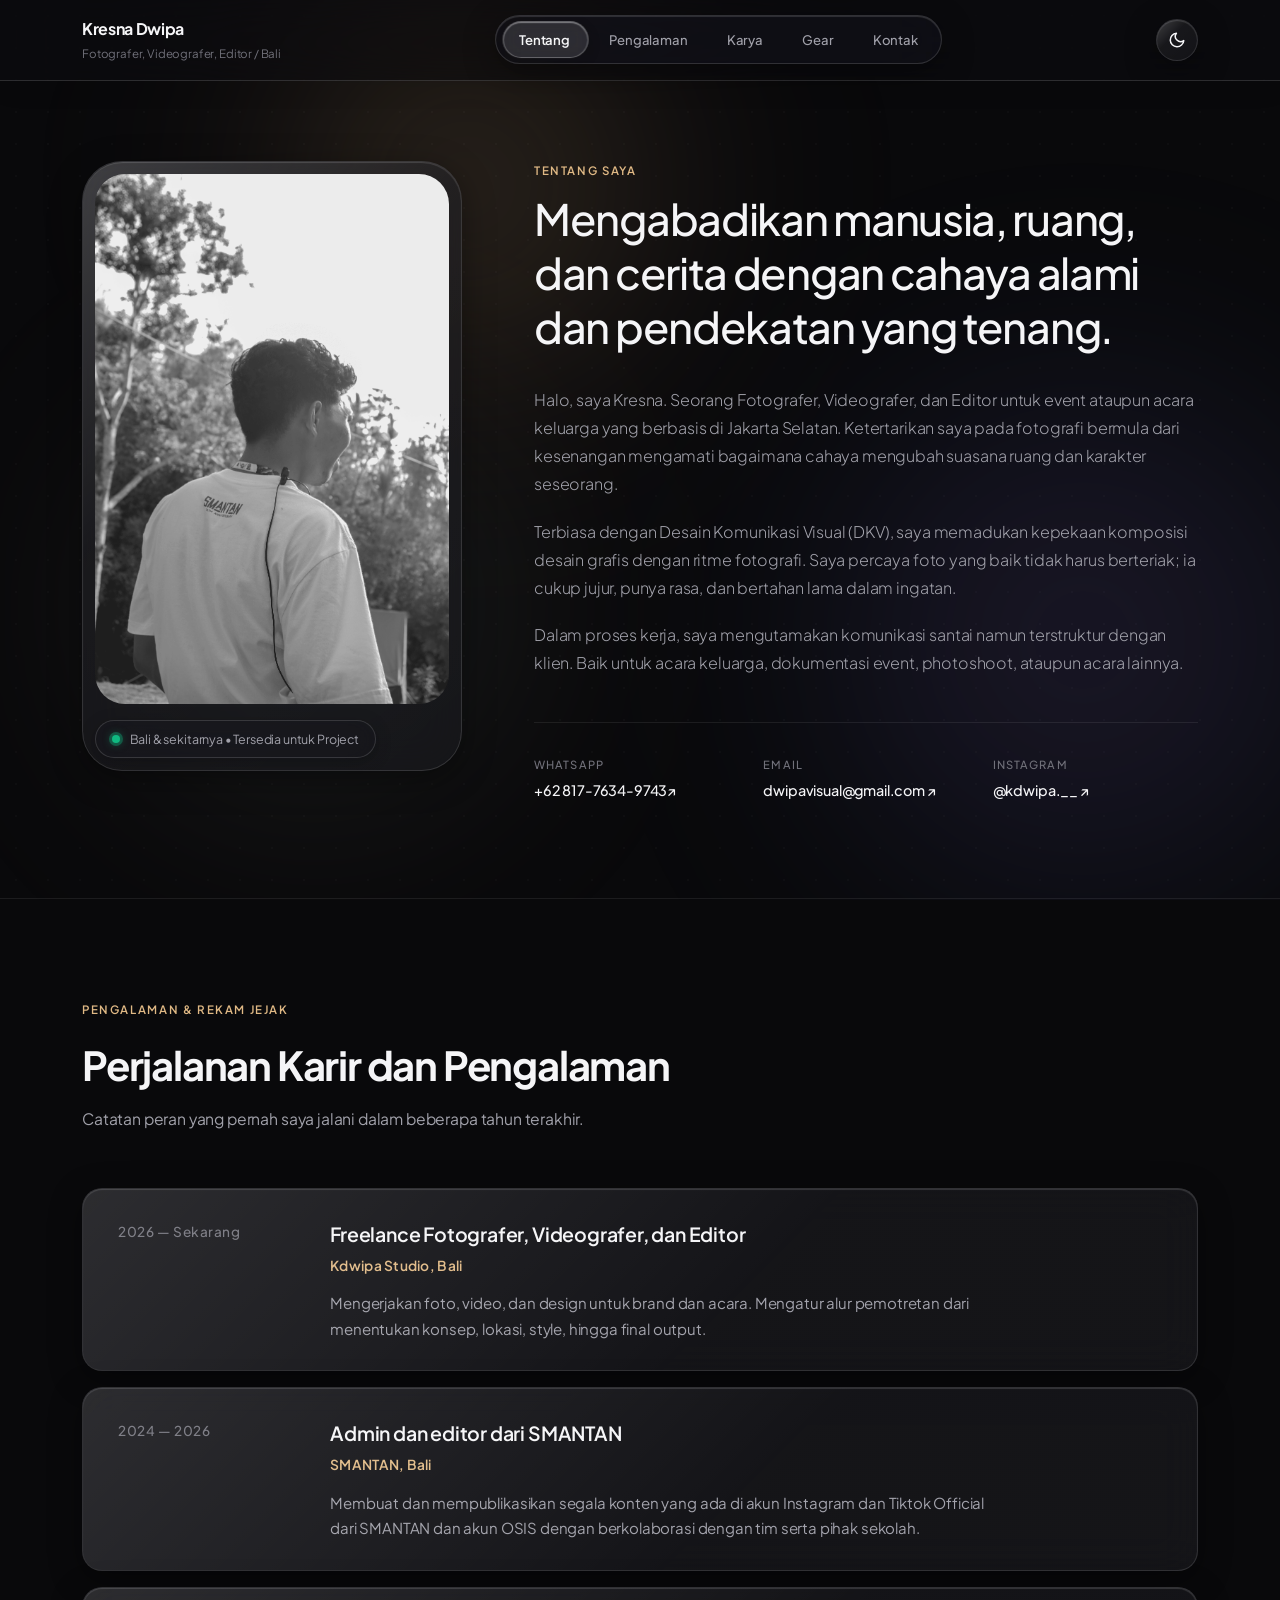
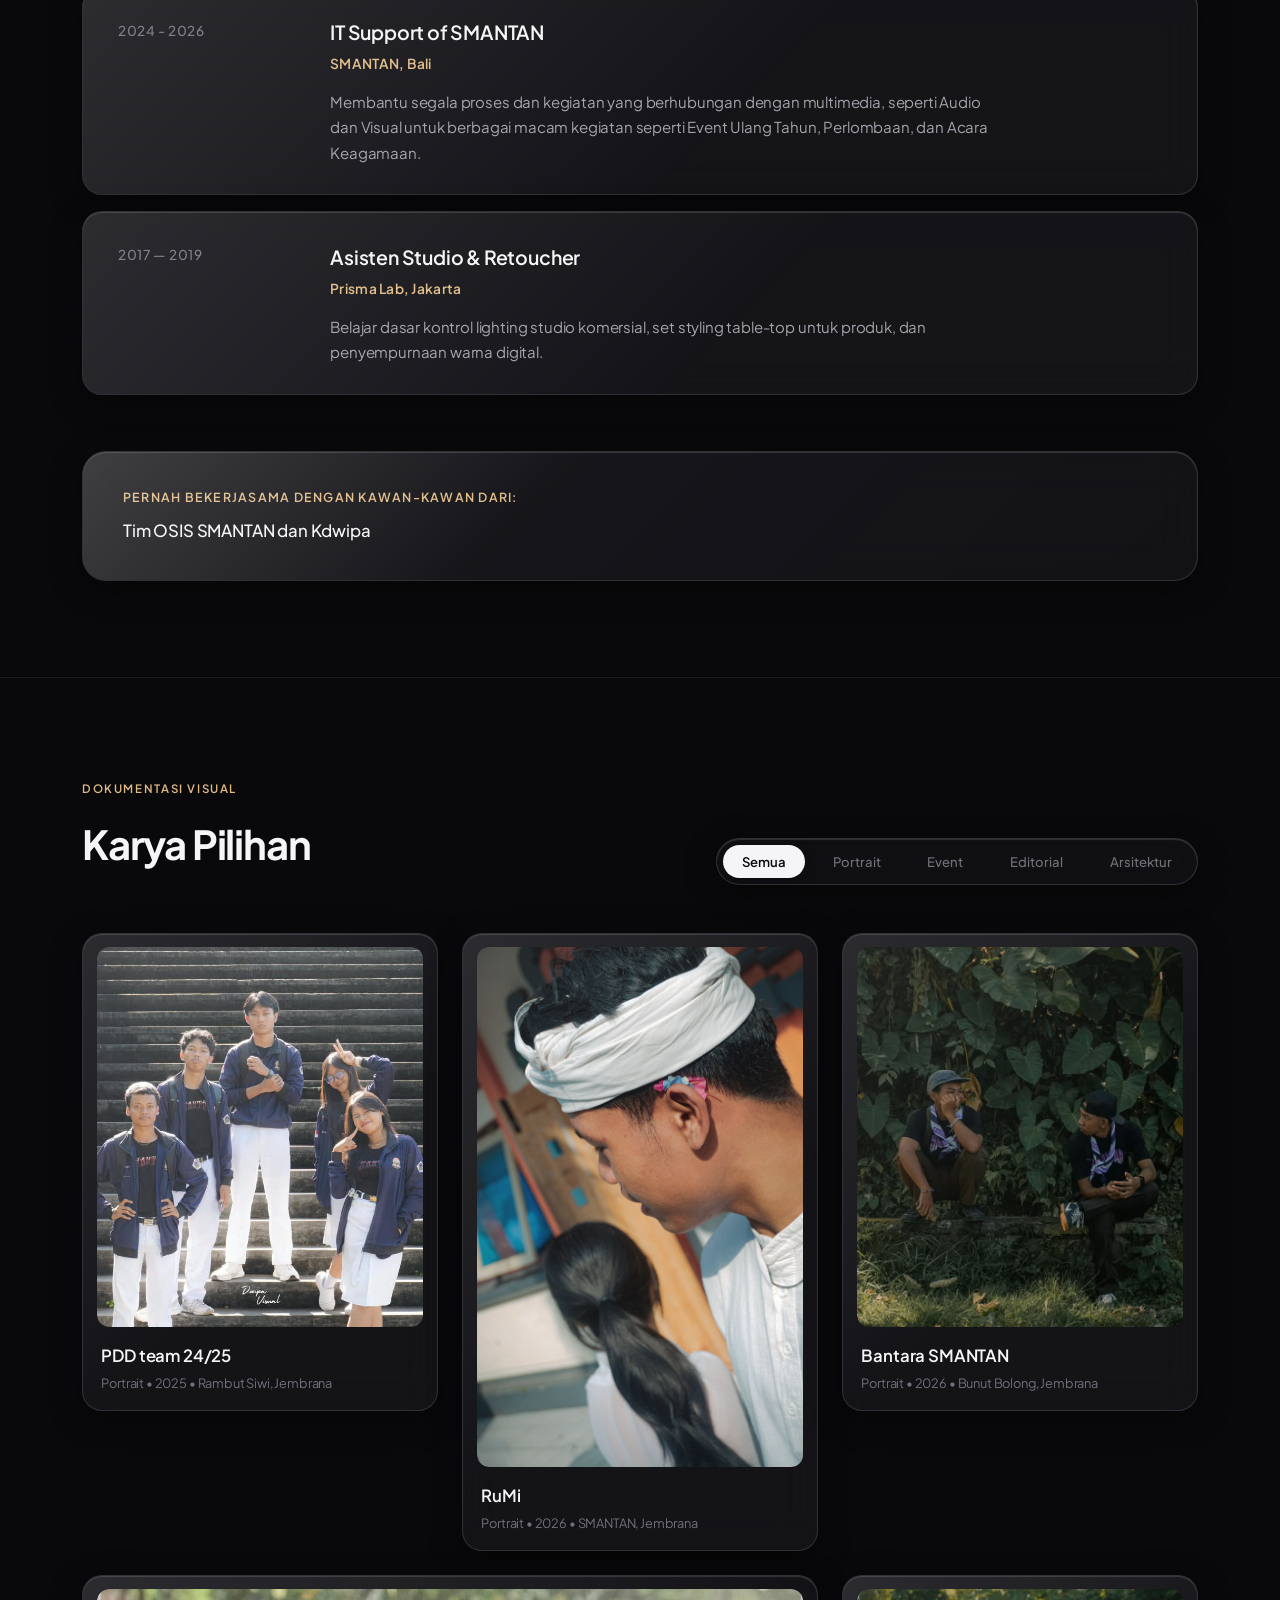
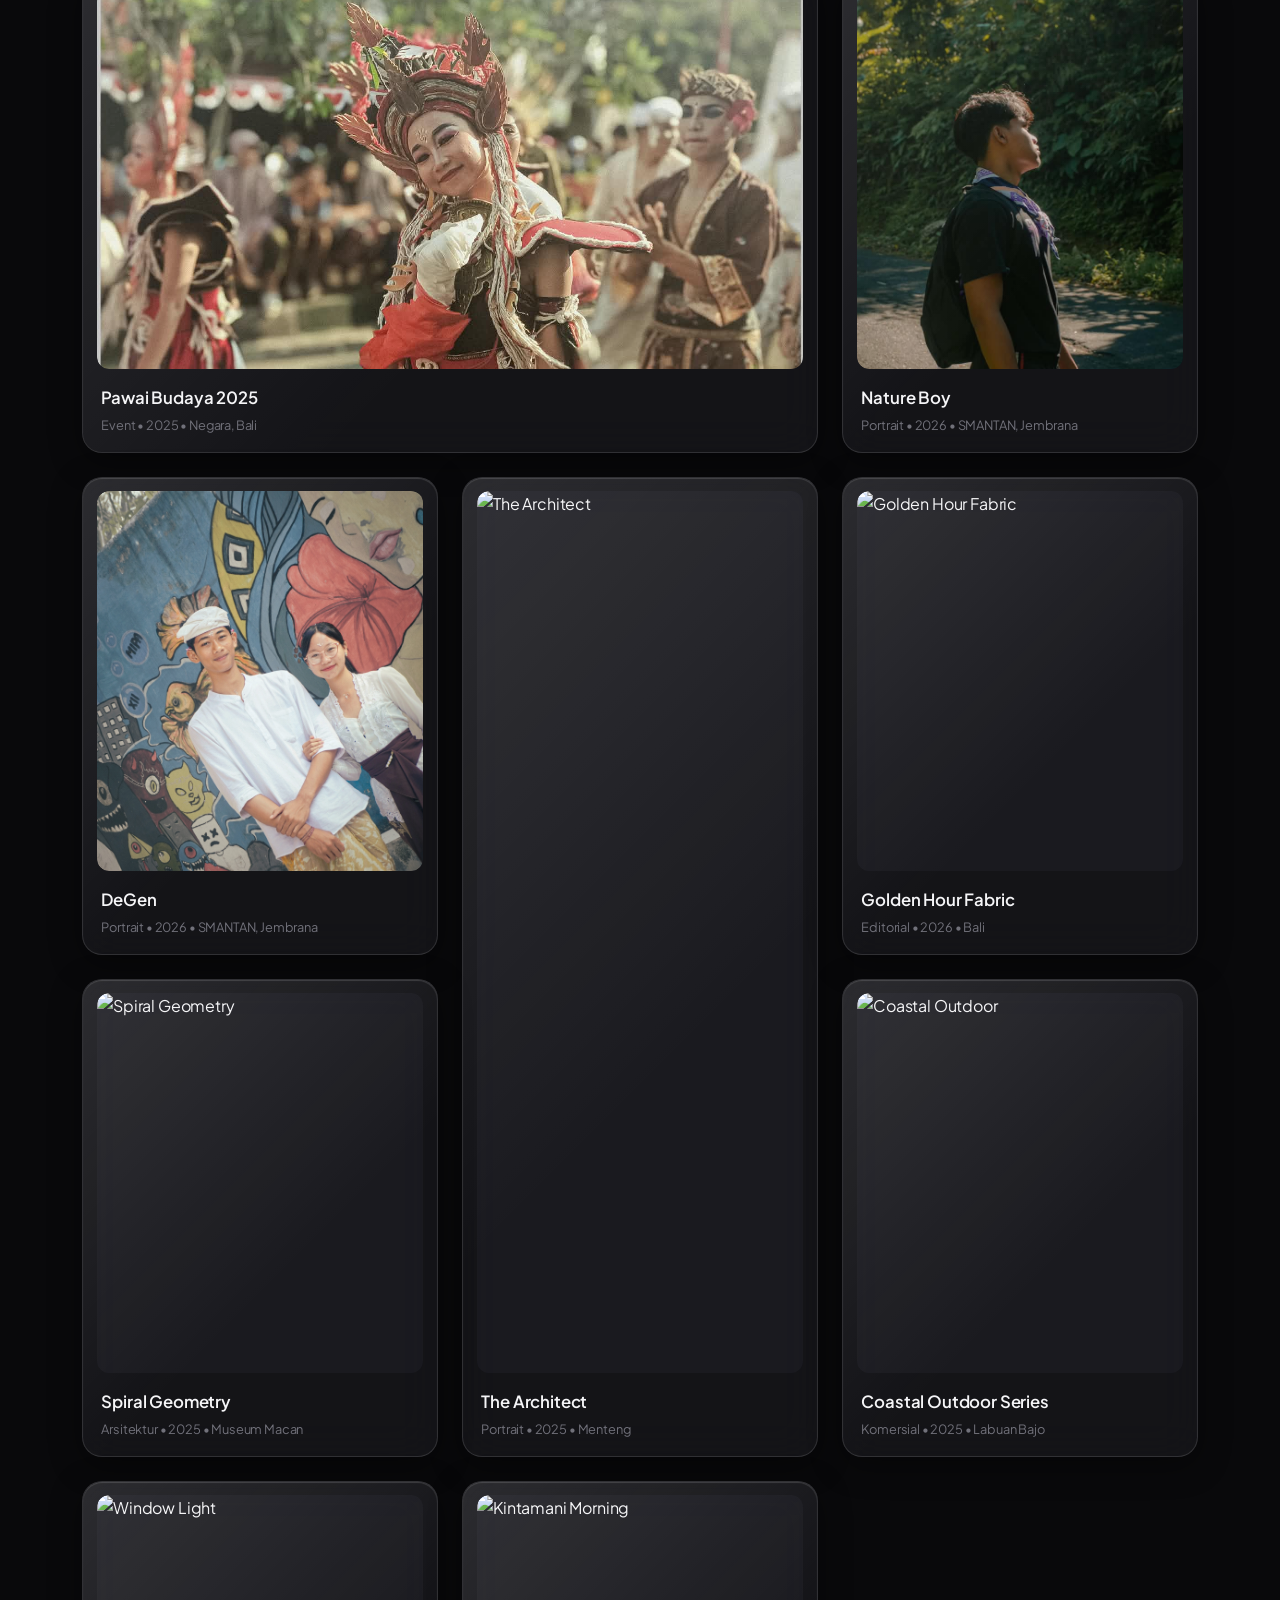
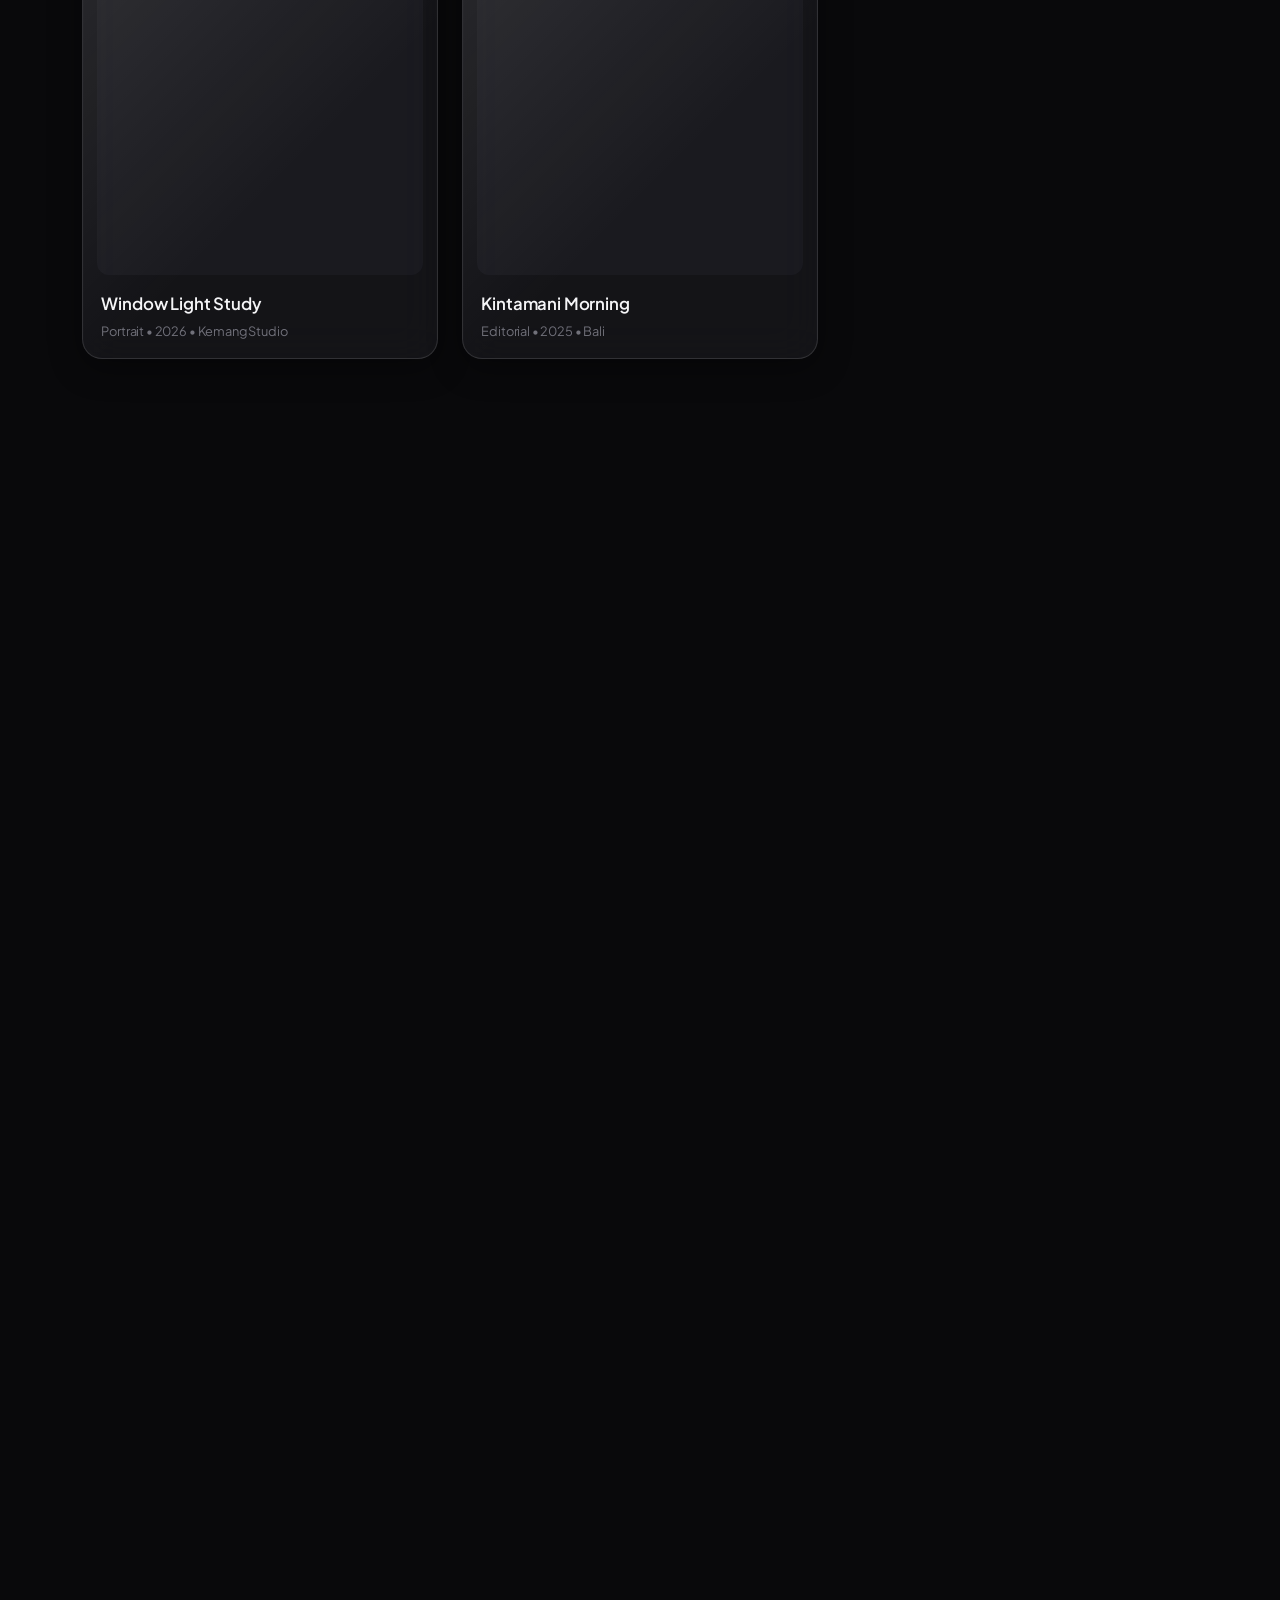
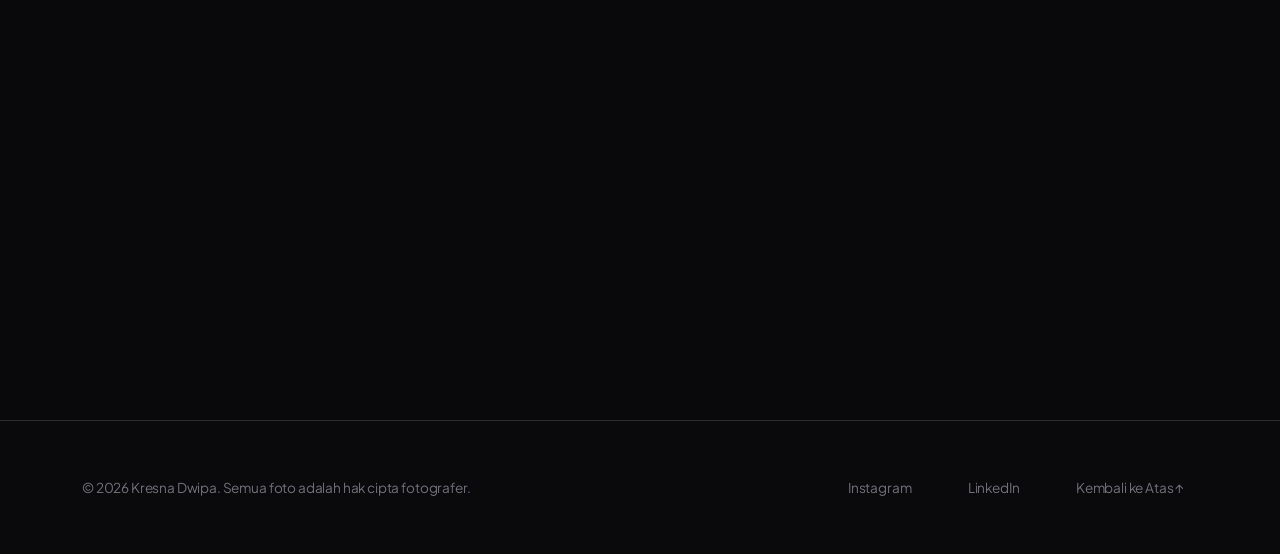
==== commit 204fed4e: "kdwipa" ====
--- a/index.html
+++ b/index.html
@@ -243,10 +243,10 @@
           <!-- Filter -->
           <div class="filter-bar" id="filterBar">
             <button class="filter-btn active" data-filter="all">Semua</button>
+            <button class="filter-btn" data-filter="portrait">Portrait</button>
             <button class="filter-btn" data-filter="event">Event</button>
-            <button class="filter-btn" data-filter="portrait">Portrait</button>
-            <button class="filter-btn" data-filter="nature">Nature</button>
-            <button class="filter-btn" data-filter="street">Street</button>
+            <button class="filter-btn" data-filter="editorial">Editorial</button>
+            <button class="filter-btn" data-filter="architecture">Arsitektur</button>
           </div>
         </div>
 
--- a/style.css
+++ b/style.css
@@ -930,7 +930,8 @@
 .works-grid {
   display: grid;
   grid-template-columns: repeat(3, 1fr);
-  gap: 1.8rem;
+  gap: 1.5rem;
+  align-items: start;
 }
 
 .work-item {
@@ -940,30 +941,44 @@
   border: 1px solid var(--border-glass);
   backdrop-filter: blur(20px);
   -webkit-backdrop-filter: blur(20px);
-  border-radius: 24px;
+  border-radius: 20px;
   box-shadow: var(--shadow-glass);
-  transition: all 0.45s var(--ease-spring);
+  transition: transform 0.4s var(--ease-spring), border-color 0.3s ease, box-shadow 0.4s ease;
   position: relative;
   overflow: hidden;
+  display: flex;
+  flex-direction: column;
 }
 
 .work-item::before {
   content: '';
   position: absolute;
   inset: 0;
-  border-radius: 24px;
+  border-radius: 19px;
   background: var(--glass-specular-soft);
   pointer-events: none;
+  z-index: 1;
 }
 
 .work-item:hover {
-  transform: translateY(-6px) scale(1.015);
+  transform: translateY(-6px);
   border-color: var(--border-glass-glow);
   box-shadow: var(--shadow-glass-hover);
 }
 
 .work-item.work-tall {
   grid-row: span 2;
+  height: 100%;
+}
+
+.work-item.work-tall .work-img-box {
+  flex: 1;
+  display: flex;
+}
+
+.work-item.work-tall .work-img-box img {
+  height: 100%;
+  min-height: 520px;
 }
 
 .work-item.work-wide {
@@ -977,26 +992,23 @@
 .work-img-box {
   position: relative;
   overflow: hidden;
-  border-radius: 18px;
+  border-radius: 12px;
   background: var(--bg-subtle);
-  margin-bottom: 0.9rem;
+  margin-bottom: 0.75rem;
 }
 
 .work-img-box img {
   width: 100%;
   height: 380px;
   object-fit: cover;
-  border-radius: 18px;
-  transition: transform 0.8s var(--ease-out), filter 0.5s ease;
-}
-
-.work-tall .work-img-box img {
-  height: 600px;
+  border-radius: 12px;
+  transition: transform 0.7s var(--ease-out), filter 0.5s ease;
+  will-change: transform;
 }
 
 .work-item:hover .work-img-box img {
-  transform: scale(1.06);
-  filter: brightness(0.82) saturate(1.1);
+  transform: scale(1.05);
+  filter: brightness(0.85) saturate(1.08);
 }
 
 /* Hover overlay on gallery — Liquid Glass Pill button */
@@ -1010,9 +1022,9 @@
   align-items: center;
   justify-content: center;
   opacity: 0;
-  background: radial-gradient(circle, rgba(0, 0, 0, 0.3) 0%, transparent 80%);
-  transition: opacity 0.4s ease;
-  z-index: 2;
+  background: radial-gradient(circle, rgba(0, 0, 0, 0.35) 0%, rgba(0, 0, 0, 0.1) 80%);
+  transition: opacity 0.35s ease;
+  z-index: 3;
   pointer-events: none;
 }
 
@@ -1024,19 +1036,19 @@
   display: inline-flex;
   align-items: center;
   gap: 0.5rem;
-  padding: 0.7rem 1.6rem;
+  padding: 0.65rem 1.5rem;
   background: rgba(255, 255, 255, 0.2);
   backdrop-filter: blur(16px) saturate(1.8);
   -webkit-backdrop-filter: blur(16px) saturate(1.8);
-  border: 1px solid rgba(255, 255, 255, 0.4);
-  box-shadow: 0 8px 30px rgba(0, 0, 0, 0.25), inset 0 1px 1px rgba(255, 255, 255, 0.6);
+  border: 1px solid rgba(255, 255, 255, 0.45);
+  box-shadow: 0 8px 30px rgba(0, 0, 0, 0.3), inset 0 1px 1px rgba(255, 255, 255, 0.7);
   border-radius: 30px;
   color: #ffffff;
-  font-size: 0.85rem;
+  font-size: 0.82rem;
   font-weight: 600;
   letter-spacing: 0.05em;
   transform: translateY(10px) scale(0.95);
-  transition: transform 0.4s var(--ease-spring);
+  transition: transform 0.35s var(--ease-spring);
 }
 
 .work-item:hover .overlay-label {
@@ -1044,7 +1056,9 @@
 }
 
 .work-caption {
-  padding: 0.2rem 0.4rem;
+  padding: 0.2rem 0.3rem 0.1rem;
+  position: relative;
+  z-index: 2;
 }
 
 .work-title {
@@ -1060,6 +1074,19 @@
   font-size: 0.8rem;
   color: var(--text-muted);
   transition: color 0.3s ease;
+}
+
+/* Keyframe for filter animation */
+@keyframes fadeUp {
+  0% {
+    opacity: 0;
+    transform: translateY(18px) scale(0.98);
+  }
+
+  100% {
+    opacity: 1;
+    transform: translateY(0) scale(1);
+  }
 }
 
 /* ==========================================================================
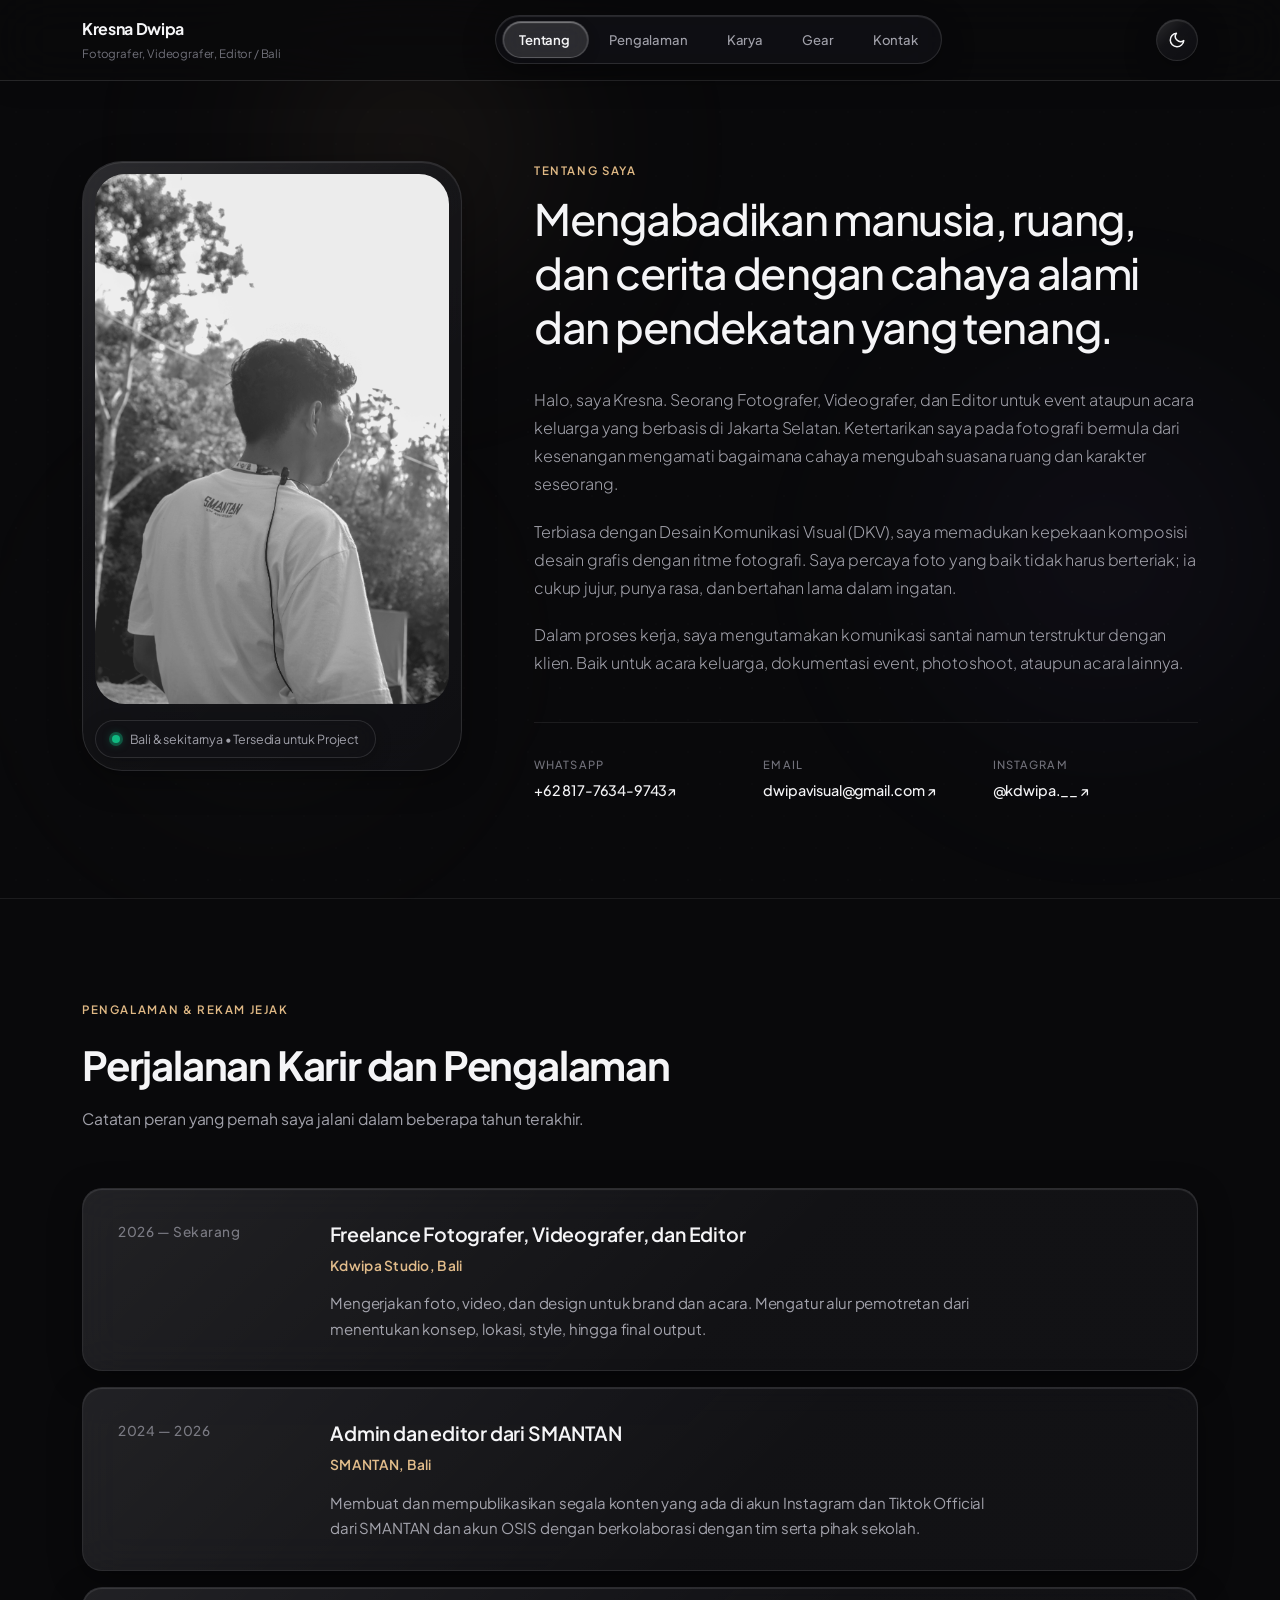
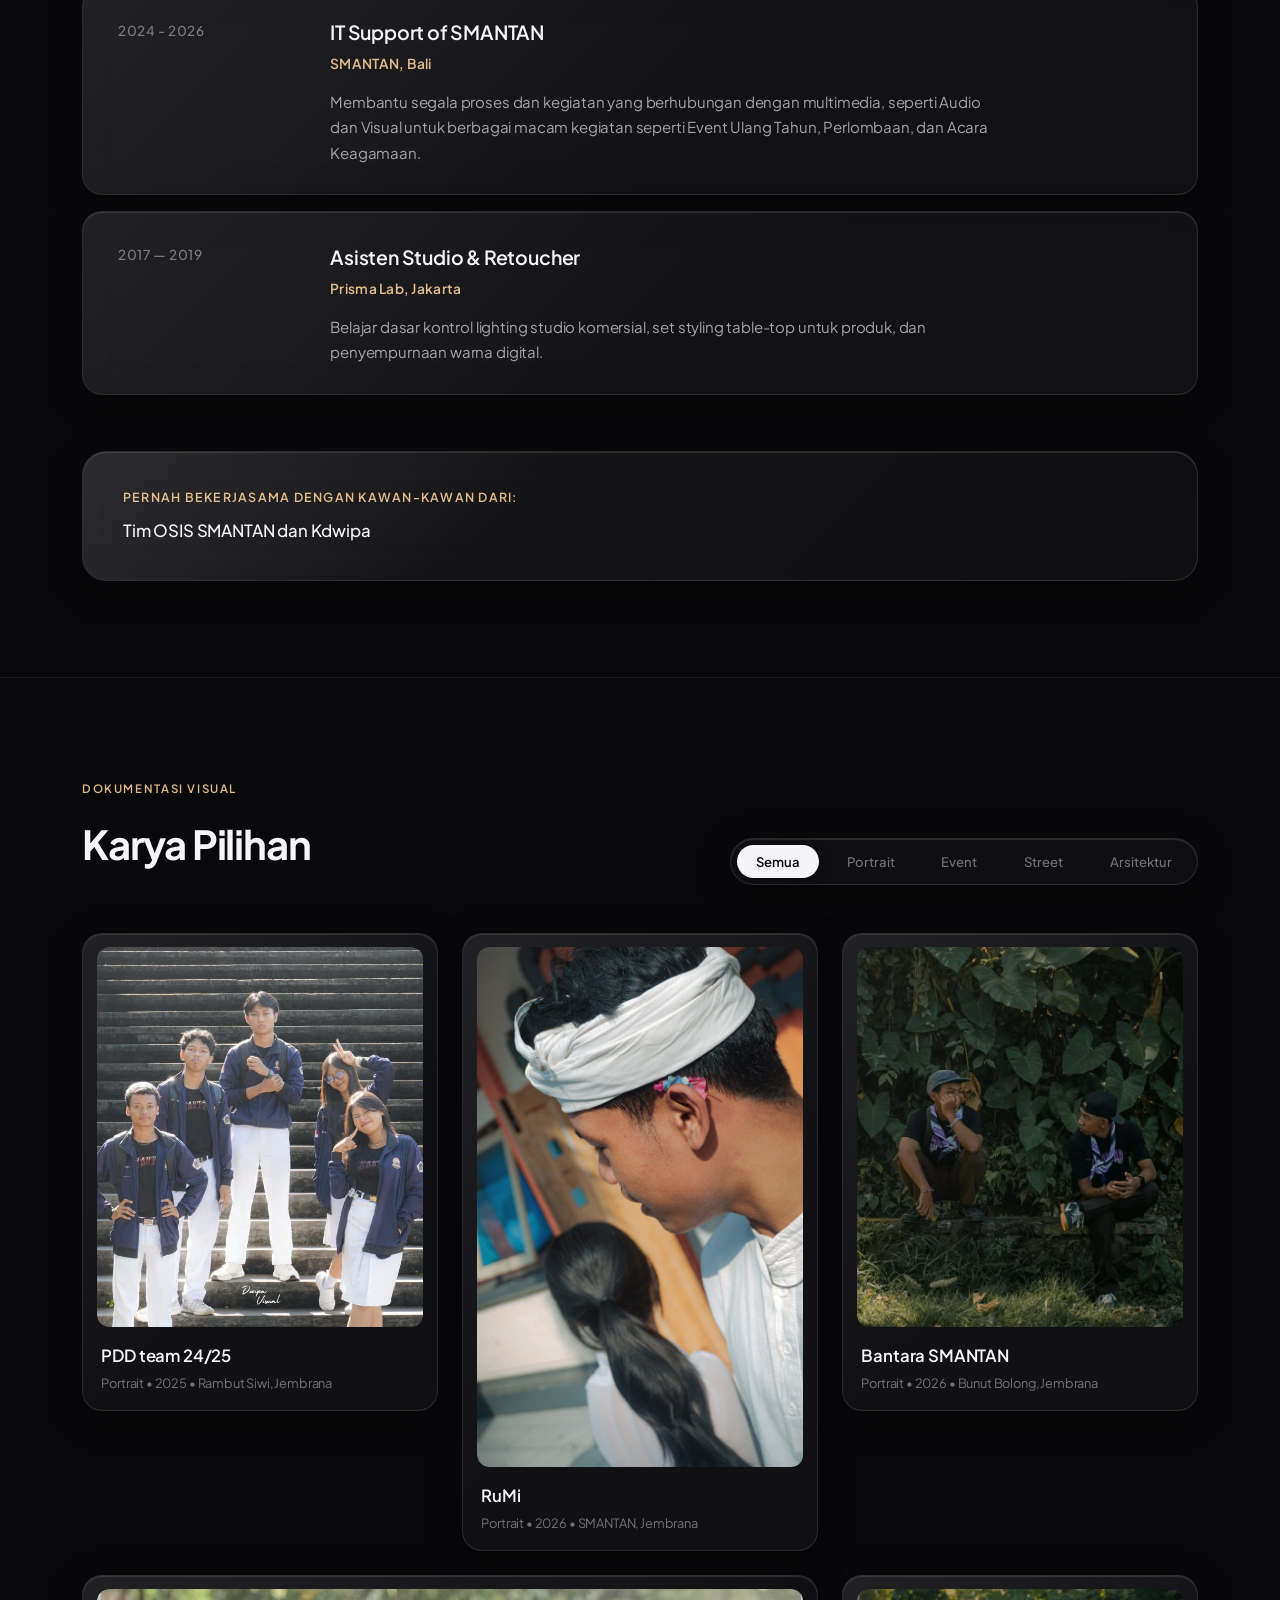
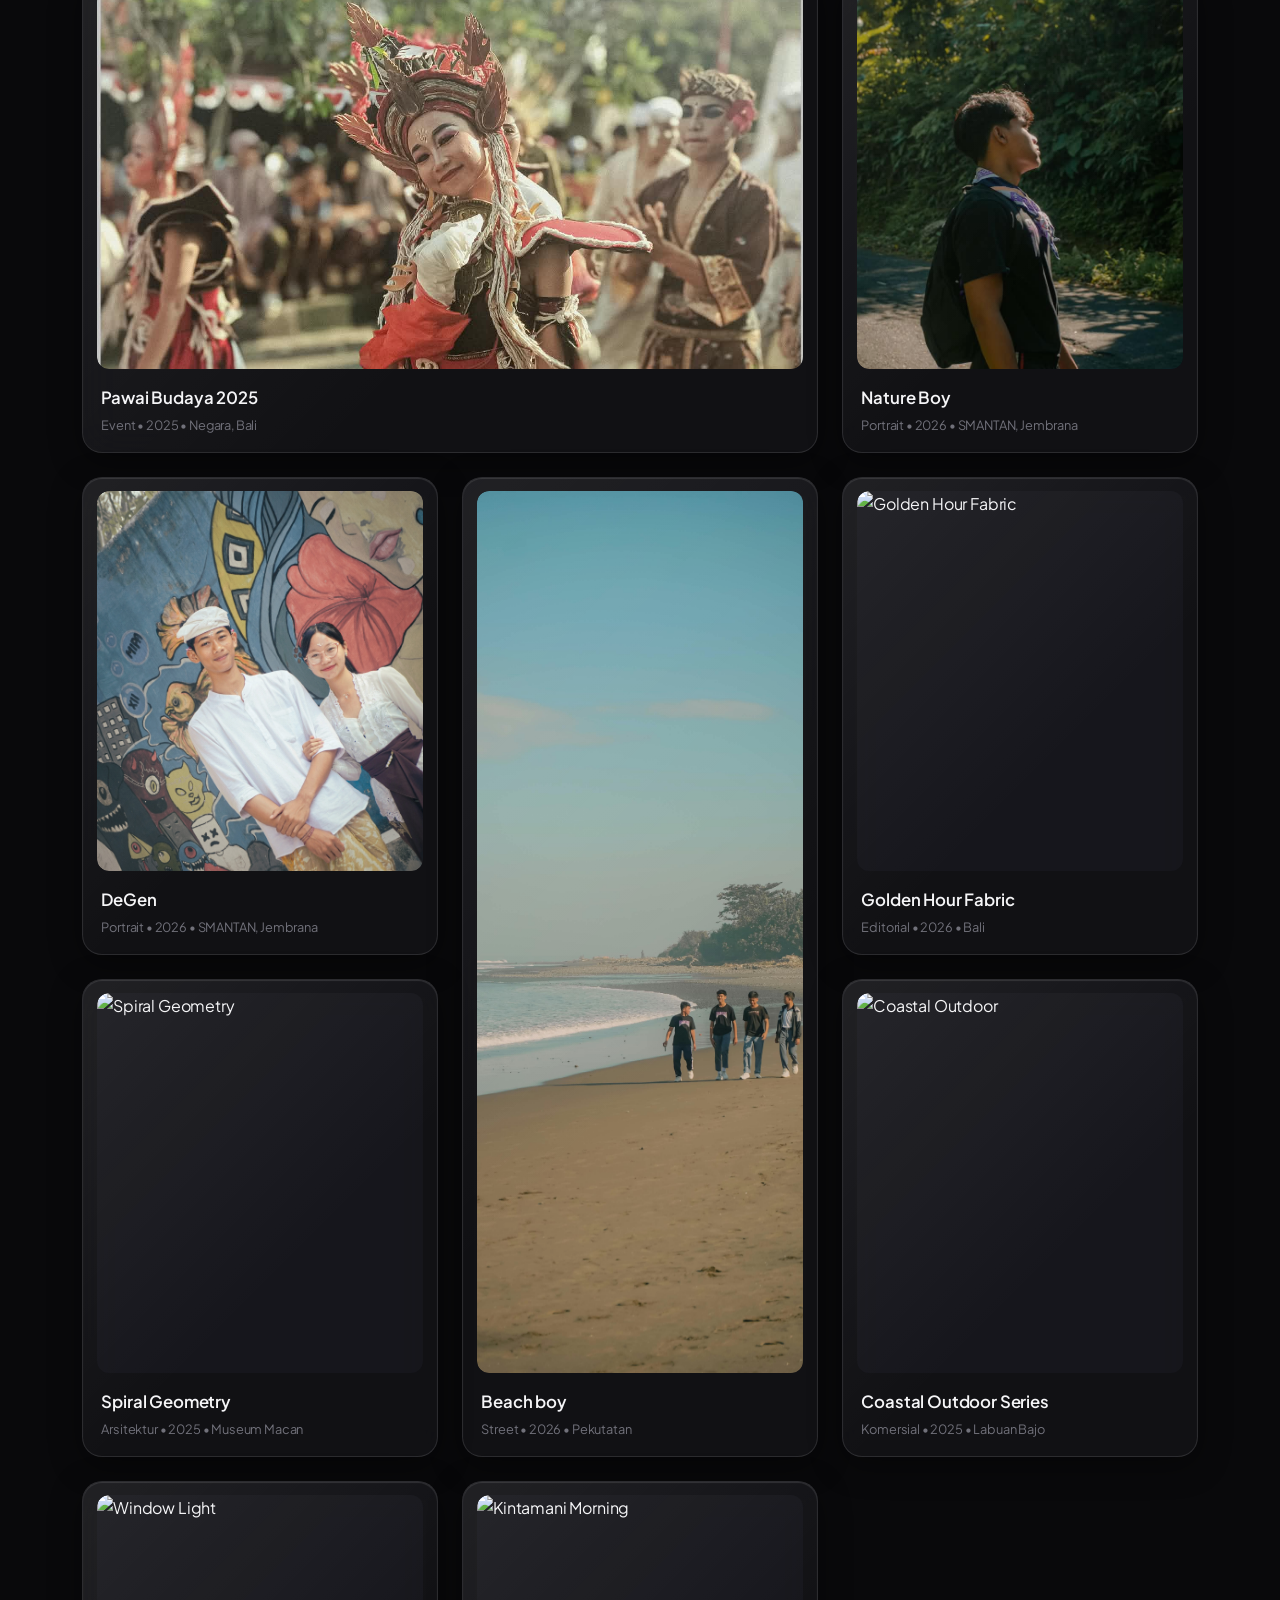
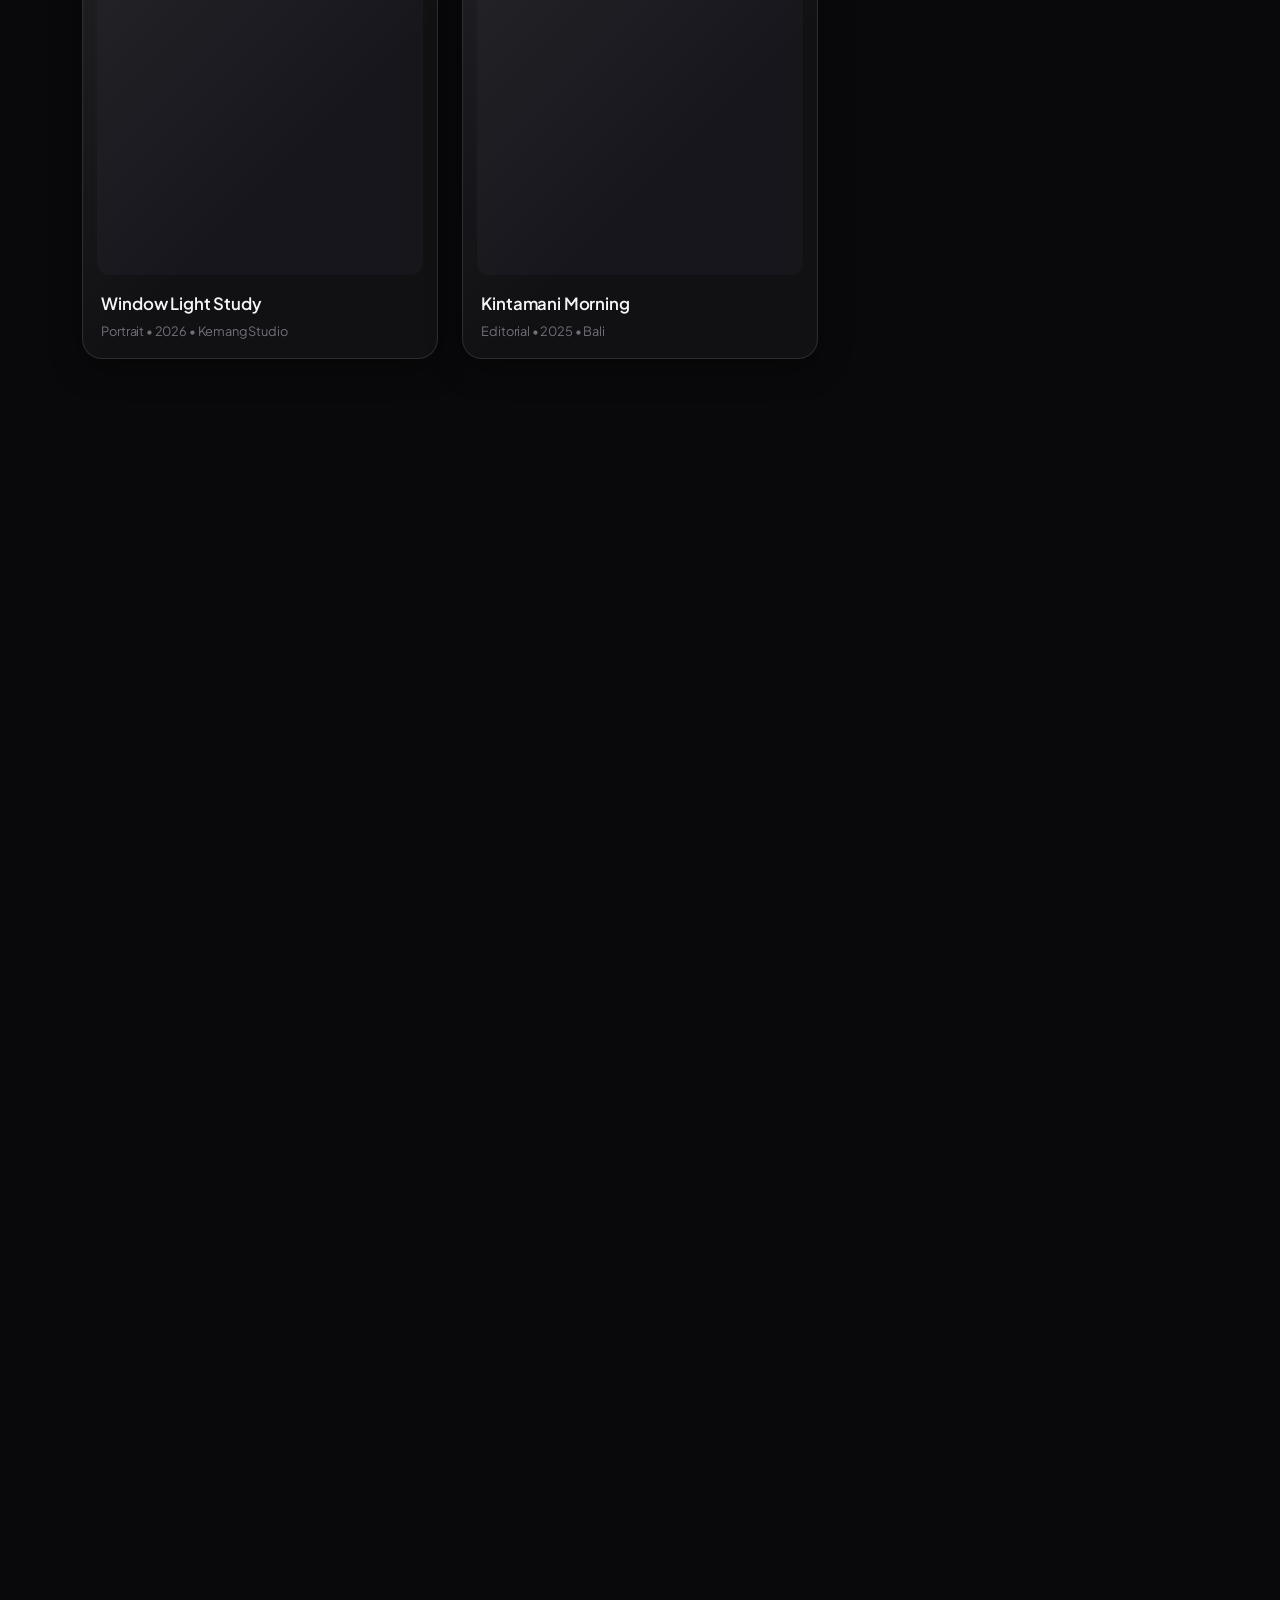
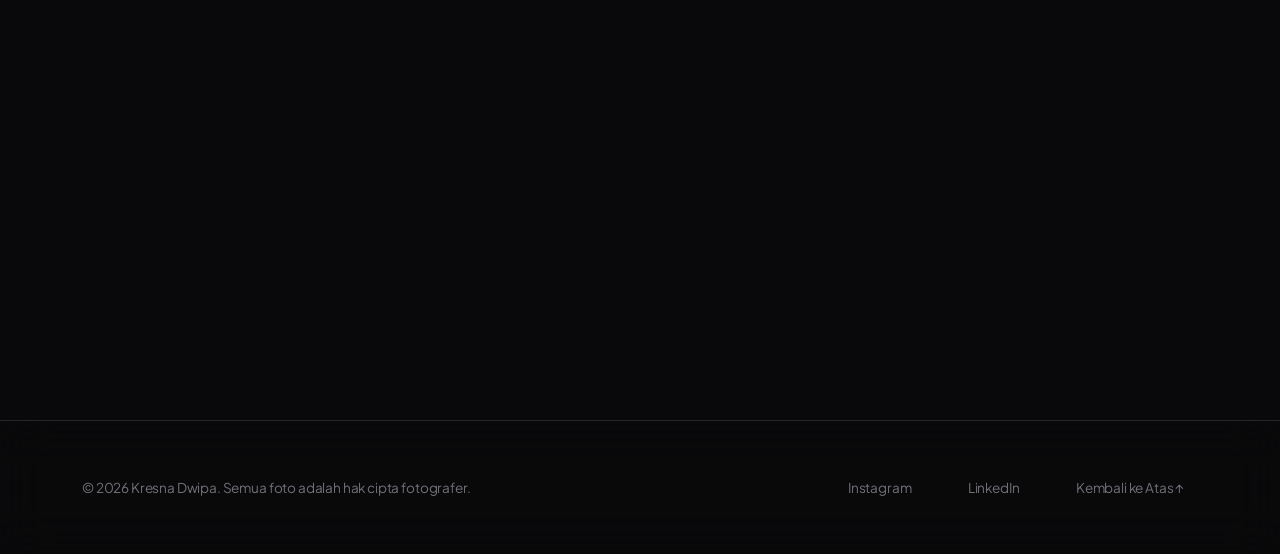
==== commit 54dff193: "kdwipa" ====
--- a/index.html
+++ b/index.html
@@ -245,7 +245,7 @@
             <button class="filter-btn active" data-filter="all">Semua</button>
             <button class="filter-btn" data-filter="portrait">Portrait</button>
             <button class="filter-btn" data-filter="event">Event</button>
-            <button class="filter-btn" data-filter="editorial">Editorial</button>
+            <button class="filter-btn" data-filter="street">Street</button>
             <button class="filter-btn" data-filter="architecture">Arsitektur</button>
           </div>
         </div>
@@ -333,15 +333,14 @@
 
           <article class="work-item work-tall" data-category="portrait" data-id="7">
             <div class="work-img-box">
-              <img src="https://images.unsplash.com/photo-1500648767791-00dcc994a43e?auto=format&fit=crop&w=1200&q=85"
-                alt="The Architect" loading="lazy">
-              <div class="work-overlay">
-                <span class="overlay-label">Lihat</span>
-              </div>
-            </div>
-            <div class="work-caption">
-              <div class="work-title">The Architect</div>
-              <div class="work-meta">Portrait • 2025 • Menteng</div>
+              <img src="asset/karya/street-1.jpeg" alt="street-1" loading="lazy">
+              <div class="work-overlay">
+                <span class="overlay-label">Lihat</span>
+              </div>
+            </div>
+            <div class="work-caption">
+              <div class="work-title">Beach boy</div>
+              <div class="work-meta">Street • 2026 • Pekutatan</div>
             </div>
           </article>
 
--- a/style.css
+++ b/style.css
@@ -8,22 +8,22 @@
 :root,
 [data-theme="dark"] {
   --bg: #09090b;
-  --bg-surface: rgba(22, 22, 28, 0.55);
-  --bg-subtle: rgba(30, 30, 38, 0.45);
-  --bg-elevated: rgba(38, 38, 48, 0.65);
-
-  --header-bg: rgba(12, 12, 16, 0.6);
-  --dock-bg: rgba(22, 22, 30, 0.45);
+  --bg-surface: rgba(18, 18, 22, 0.75);
+  --bg-subtle: rgba(24, 24, 30, 0.65);
+  --bg-elevated: rgba(30, 30, 38, 0.82);
+
+  --header-bg: rgba(9, 9, 11, 0.78);
+  --dock-bg: rgba(18, 18, 24, 0.7);
   --indicator-bg: rgba(255, 255, 255, 0.12);
 
   /* Liquid Glass Specular Borders & Highlights */
   --border: rgba(255, 255, 255, 0.08);
-  --border-glass: rgba(255, 255, 255, 0.14);
-  --border-glass-glow: rgba(255, 255, 255, 0.28);
-  --border-hover: rgba(255, 255, 255, 0.25);
-
-  --glass-specular: linear-gradient(135deg, rgba(255, 255, 255, 0.2) 0%, rgba(255, 255, 255, 0.03) 40%, rgba(255, 255, 255, 0.01) 100%);
-  --glass-specular-soft: linear-gradient(135deg, rgba(255, 255, 255, 0.12) 0%, rgba(255, 255, 255, 0.02) 60%);
+  --border-glass: rgba(255, 255, 255, 0.12);
+  --border-glass-glow: rgba(255, 255, 255, 0.24);
+  --border-hover: rgba(255, 255, 255, 0.22);
+
+  --glass-specular: linear-gradient(135deg, rgba(255, 255, 255, 0.12) 0%, rgba(255, 255, 255, 0.02) 40%, rgba(255, 255, 255, 0) 100%);
+  --glass-specular-soft: linear-gradient(135deg, rgba(255, 255, 255, 0.08) 0%, rgba(255, 255, 255, 0.01) 60%);
 
   --text-main: #f5f5f7;
   --text-body: #a1a1aa;
@@ -35,27 +35,27 @@
   --shadow-sm: 0 4px 16px rgba(0, 0, 0, 0.25);
   --shadow-md: 0 12px 36px rgba(0, 0, 0, 0.35);
   --shadow-lg: 0 24px 70px rgba(0, 0, 0, 0.5);
-  --shadow-glass: 0 8px 32px 0 rgba(0, 0, 0, 0.37), inset 0 1px 1px 0 rgba(255, 255, 255, 0.15);
-  --shadow-glass-hover: 0 16px 48px 0 rgba(0, 0, 0, 0.45), inset 0 1px 2px 0 rgba(255, 255, 255, 0.3);
+  --shadow-glass: 0 8px 32px 0 rgba(0, 0, 0, 0.37), inset 0 1px 1px 0 rgba(255, 255, 255, 0.12);
+  --shadow-glass-hover: 0 16px 48px 0 rgba(0, 0, 0, 0.45), inset 0 1px 2px 0 rgba(255, 255, 255, 0.22);
 }
 
 [data-theme="light"] {
   --bg: #f5f6fa;
-  --bg-surface: rgba(255, 255, 255, 0.65);
-  --bg-subtle: rgba(240, 242, 248, 0.6);
-  --bg-elevated: rgba(255, 255, 255, 0.85);
-
-  --header-bg: rgba(245, 246, 250, 0.68);
-  --dock-bg: rgba(255, 255, 255, 0.6);
+  --bg-surface: rgba(255, 255, 255, 0.82);
+  --bg-subtle: rgba(245, 246, 250, 0.8);
+  --bg-elevated: rgba(255, 255, 255, 0.94);
+
+  --header-bg: rgba(245, 246, 250, 0.85);
+  --dock-bg: rgba(255, 255, 255, 0.82);
   --indicator-bg: #ffffff;
 
   --border: rgba(0, 0, 0, 0.06);
-  --border-glass: rgba(255, 255, 255, 0.65);
-  --border-glass-glow: rgba(255, 255, 255, 0.9);
+  --border-glass: rgba(255, 255, 255, 0.8);
+  --border-glass-glow: rgba(255, 255, 255, 0.95);
   --border-hover: rgba(0, 0, 0, 0.14);
 
-  --glass-specular: linear-gradient(135deg, rgba(255, 255, 255, 0.8) 0%, rgba(255, 255, 255, 0.25) 50%, rgba(255, 255, 255, 0.05) 100%);
-  --glass-specular-soft: linear-gradient(135deg, rgba(255, 255, 255, 0.7) 0%, rgba(255, 255, 255, 0.15) 70%);
+  --glass-specular: linear-gradient(135deg, rgba(255, 255, 255, 0.6) 0%, rgba(255, 255, 255, 0.15) 50%, rgba(255, 255, 255, 0) 100%);
+  --glass-specular-soft: linear-gradient(135deg, rgba(255, 255, 255, 0.5) 0%, rgba(255, 255, 255, 0.08) 70%);
 
   --text-main: #141419;
   --text-body: #52525c;
@@ -67,8 +67,8 @@
   --shadow-sm: 0 4px 16px rgba(0, 0, 0, 0.04);
   --shadow-md: 0 12px 32px rgba(0, 0, 0, 0.08);
   --shadow-lg: 0 24px 60px rgba(0, 0, 0, 0.12);
-  --shadow-glass: 0 8px 32px 0 rgba(31, 38, 135, 0.07), inset 0 1px 1px 0 rgba(255, 255, 255, 0.9);
-  --shadow-glass-hover: 0 16px 40px 0 rgba(31, 38, 135, 0.12), inset 0 1px 2px 0 rgba(255, 255, 255, 1);
+  --shadow-glass: 0 8px 32px 0 rgba(31, 38, 135, 0.05), inset 0 1px 1px 0 rgba(255, 255, 255, 0.9);
+  --shadow-glass-hover: 0 16px 40px 0 rgba(31, 38, 135, 0.09), inset 0 1px 2px 0 rgba(255, 255, 255, 1);
 }
 
 :root {
@@ -125,8 +125,8 @@
 .liquid-orb {
   position: absolute;
   border-radius: 50%;
-  filter: blur(90px);
-  opacity: 0.45;
+  filter: blur(60px);
+  opacity: 0.22;
   mix-blend-mode: screen;
   will-change: transform;
   animation: floatOrb 22s ease-in-out infinite alternate;
@@ -134,34 +134,34 @@
 
 [data-theme="light"] .liquid-orb {
   mix-blend-mode: multiply;
-  opacity: 0.35;
-  filter: blur(80px);
+  opacity: 0.16;
+  filter: blur(55px);
 }
 
 .liquid-orb-1 {
-  width: 550px;
-  height: 550px;
-  top: -10%;
+  width: 440px;
+  height: 440px;
+  top: -8%;
   left: 15%;
-  background: radial-gradient(circle, rgba(224, 185, 133, 0.45) 0%, rgba(200, 140, 80, 0.15) 50%, transparent 75%);
+  background: radial-gradient(circle, rgba(224, 185, 133, 0.35) 0%, rgba(200, 140, 80, 0.08) 55%, transparent 75%);
 }
 
 .liquid-orb-2 {
-  width: 650px;
-  height: 650px;
+  width: 480px;
+  height: 480px;
   top: 35%;
-  right: -10%;
-  background: radial-gradient(circle, rgba(140, 110, 220, 0.35) 0%, rgba(90, 120, 240, 0.1) 60%, transparent 80%);
+  right: -5%;
+  background: radial-gradient(circle, rgba(140, 110, 220, 0.25) 0%, rgba(90, 120, 240, 0.06) 60%, transparent 80%);
   animation-duration: 28s;
   animation-delay: -7s;
 }
 
 .liquid-orb-3 {
-  width: 500px;
-  height: 500px;
+  width: 400px;
+  height: 400px;
   bottom: 5%;
   left: 5%;
-  background: radial-gradient(circle, rgba(70, 180, 200, 0.3) 0%, rgba(224, 185, 133, 0.15) 50%, transparent 75%);
+  background: radial-gradient(circle, rgba(70, 180, 200, 0.2) 0%, rgba(224, 185, 133, 0.08) 50%, transparent 75%);
   animation-duration: 25s;
   animation-delay: -14s;
 }
@@ -169,13 +169,13 @@
 .liquid-grid-overlay {
   position: absolute;
   inset: 0;
-  background-image: radial-gradient(rgba(255, 255, 255, 0.04) 1px, transparent 1px);
+  background-image: radial-gradient(rgba(255, 255, 255, 0.03) 1px, transparent 1px);
   background-size: 32px 32px;
-  opacity: 0.6;
+  opacity: 0.4;
 }
 
 [data-theme="light"] .liquid-grid-overlay {
-  background-image: radial-gradient(rgba(0, 0, 0, 0.03) 1px, transparent 1px);
+  background-image: radial-gradient(rgba(0, 0, 0, 0.02) 1px, transparent 1px);
 }
 
 @keyframes floatOrb {
